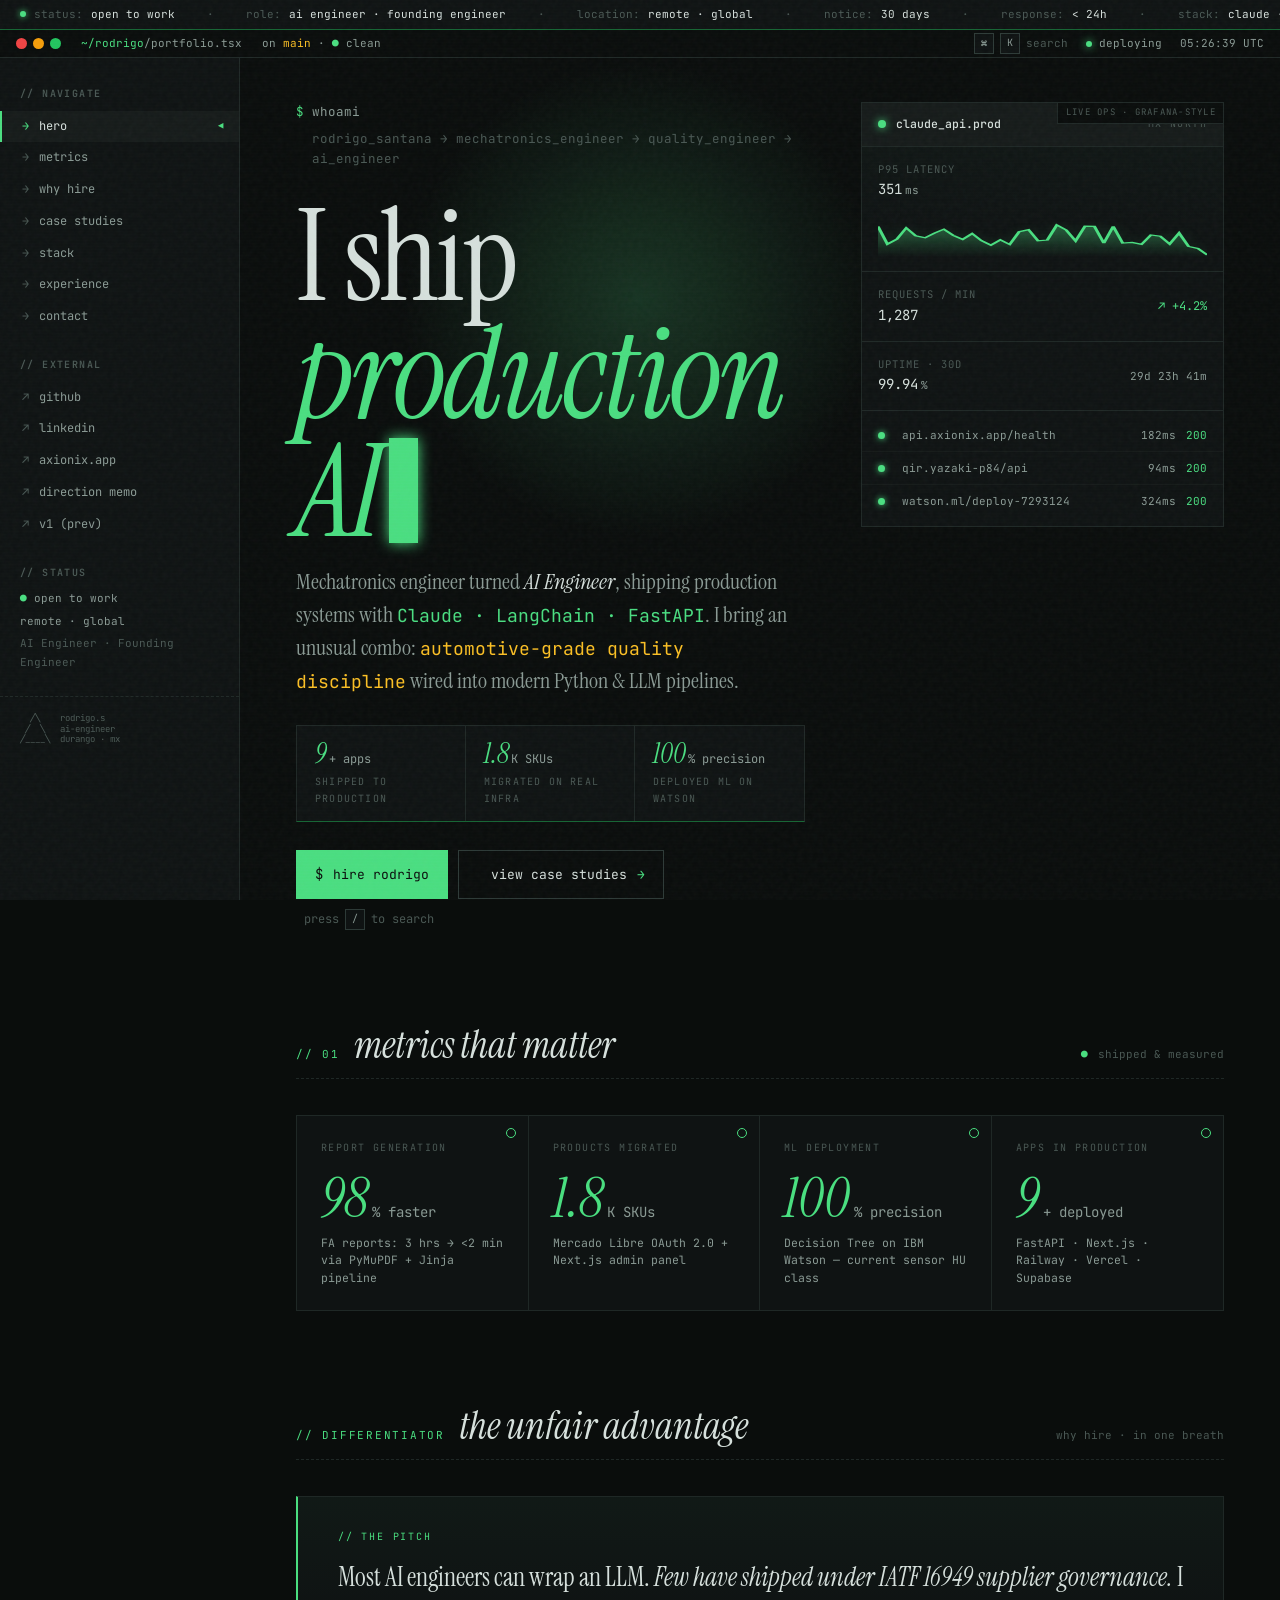
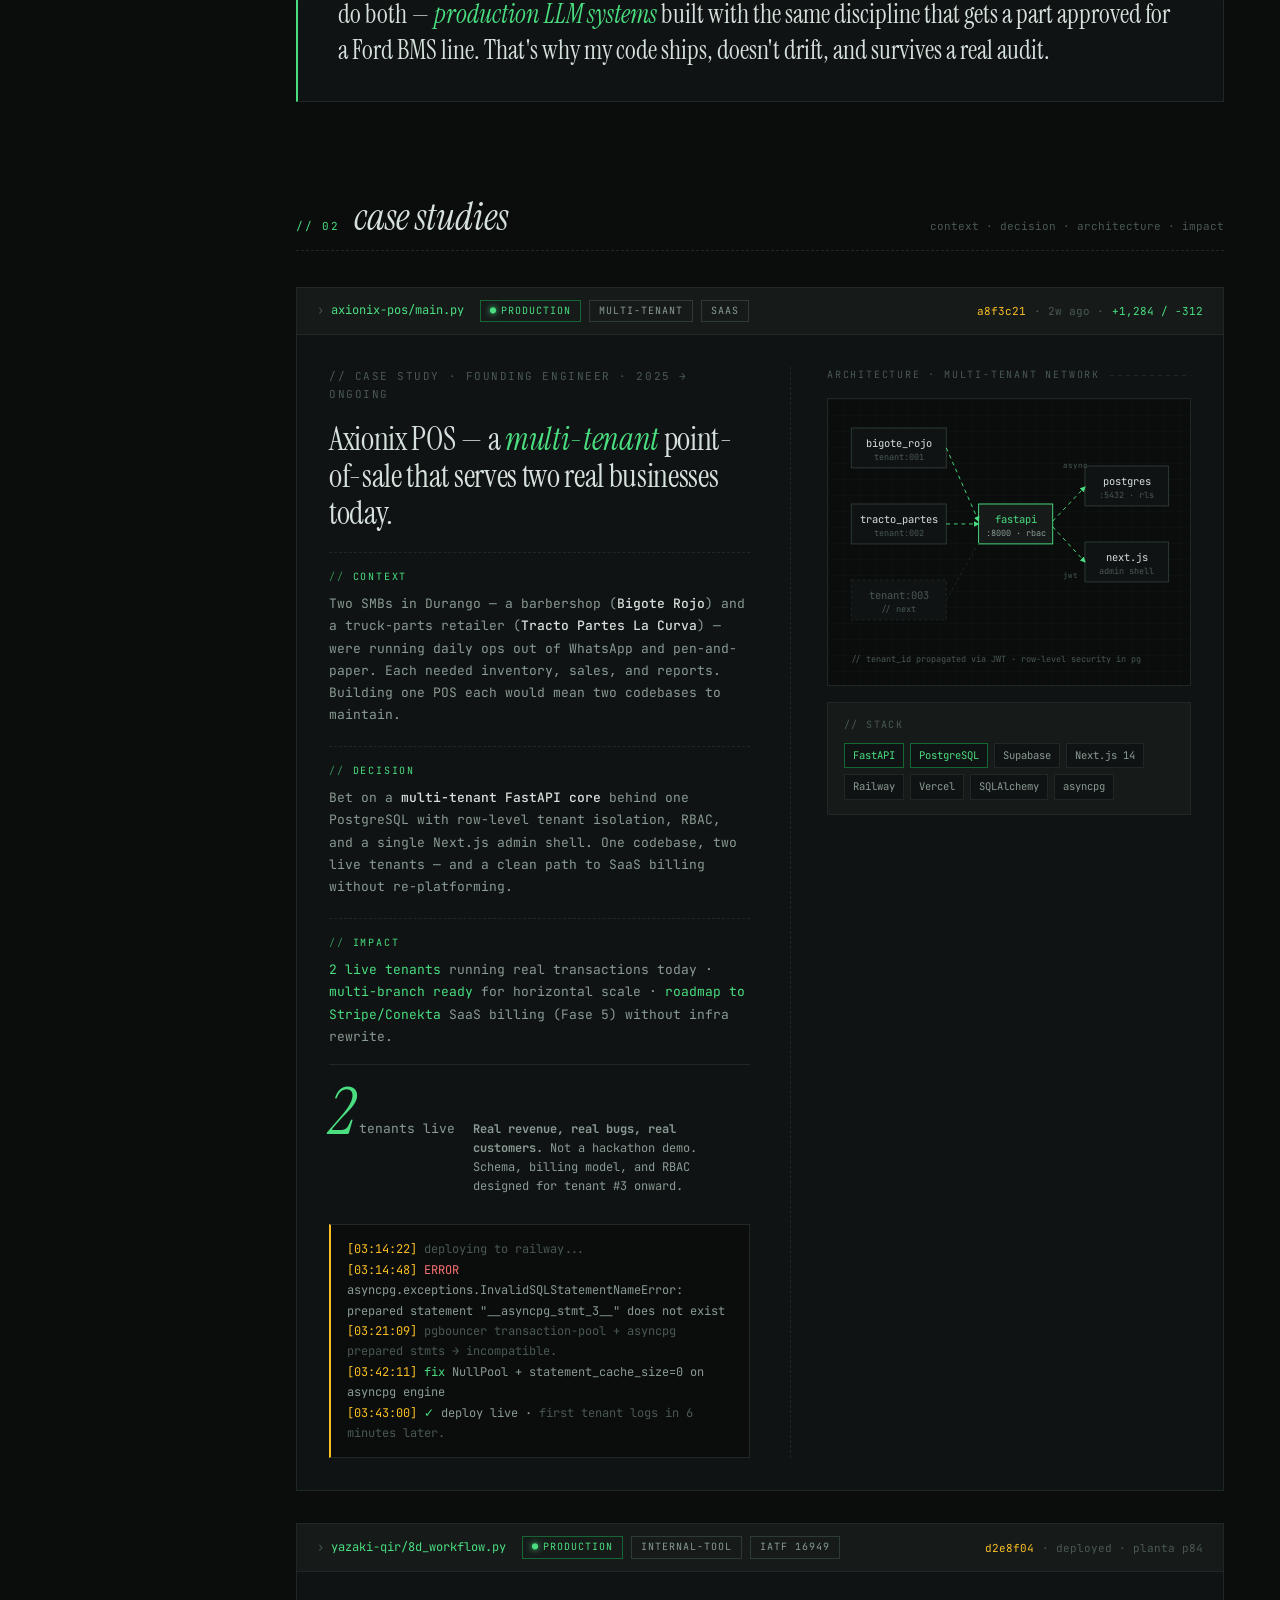
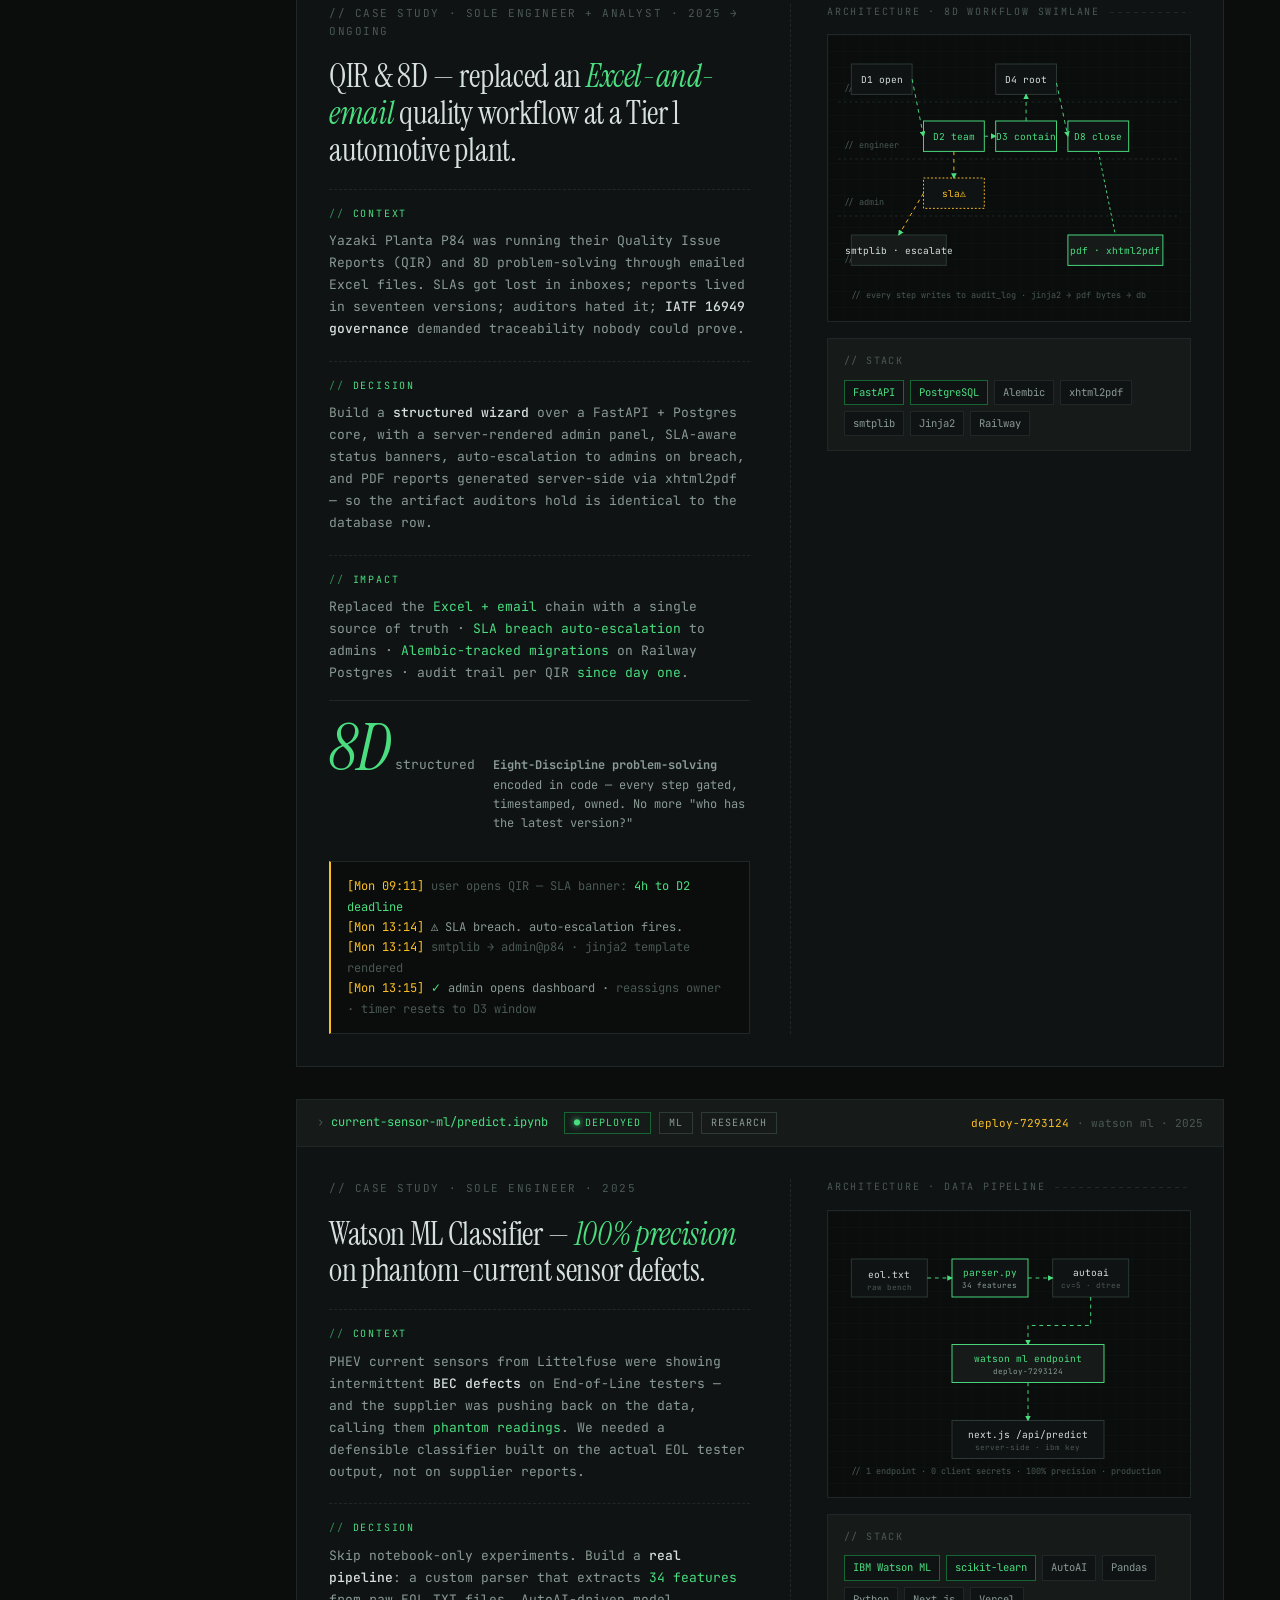
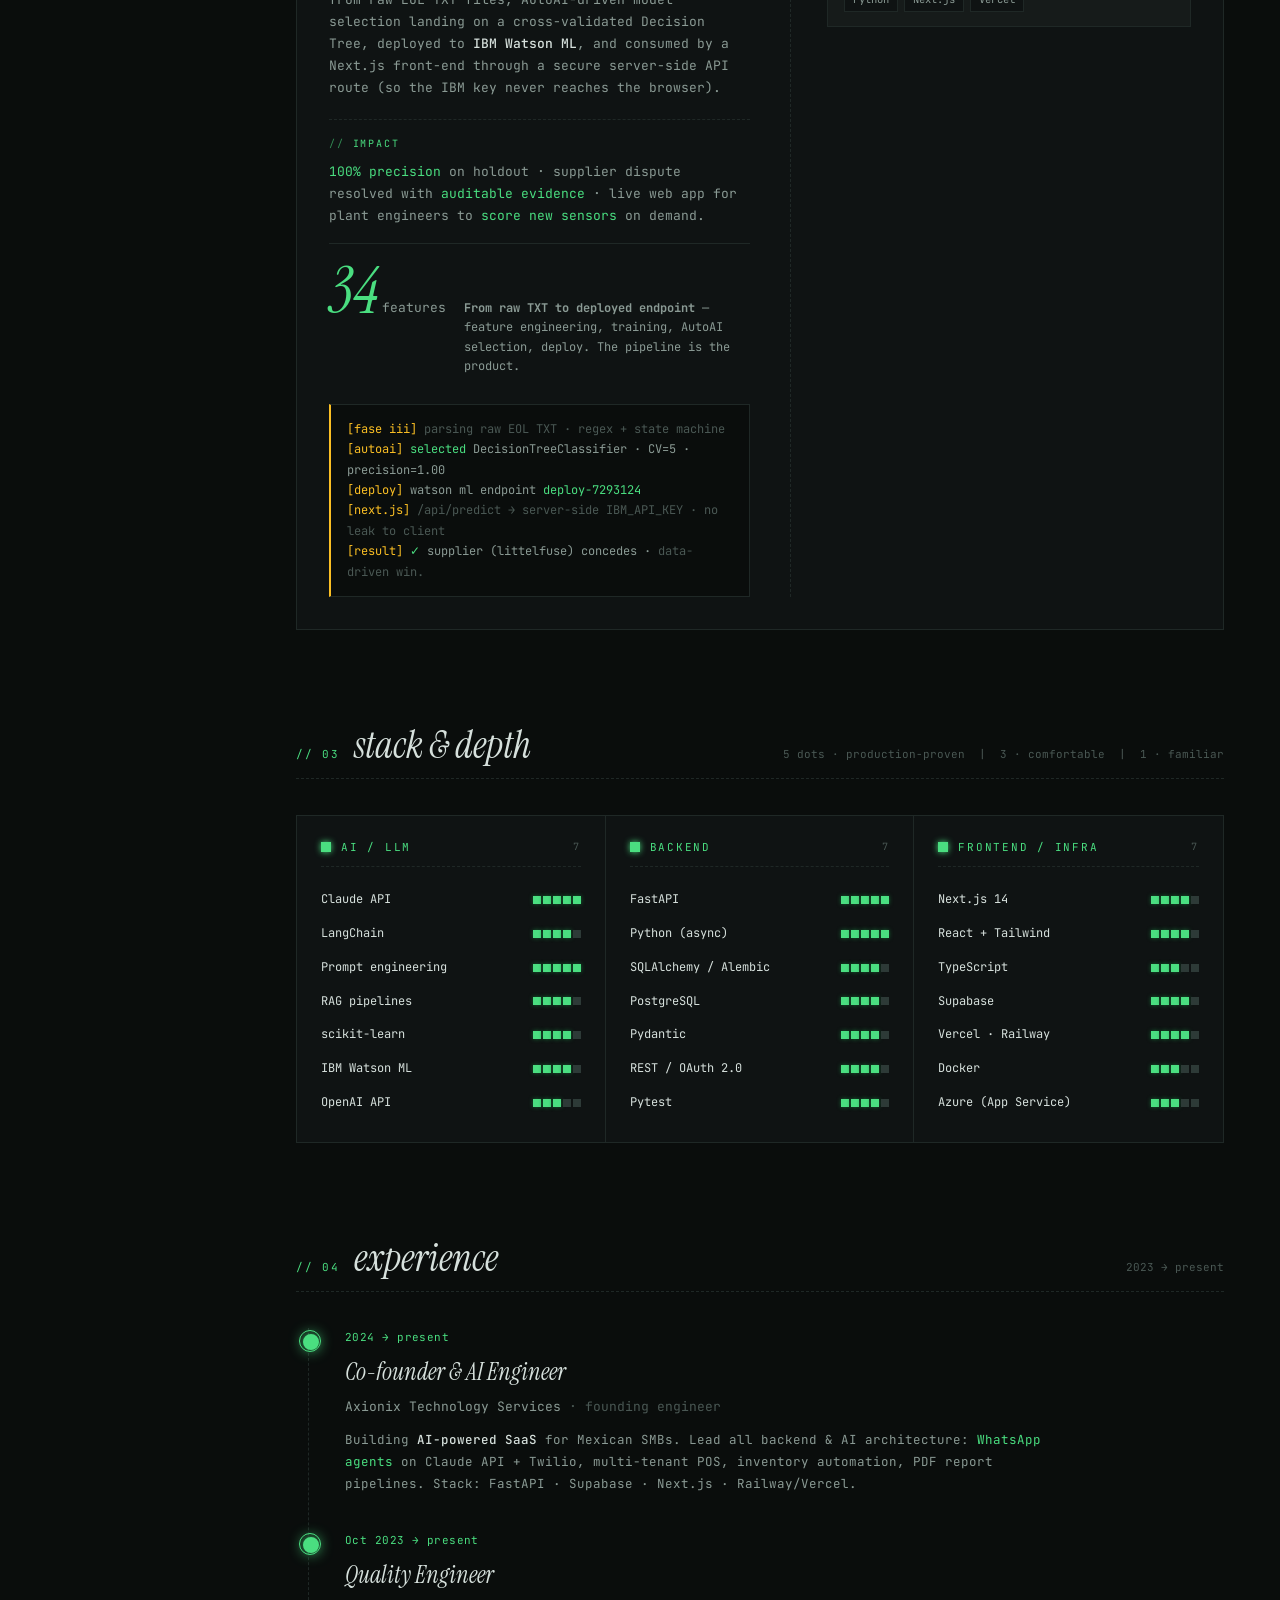
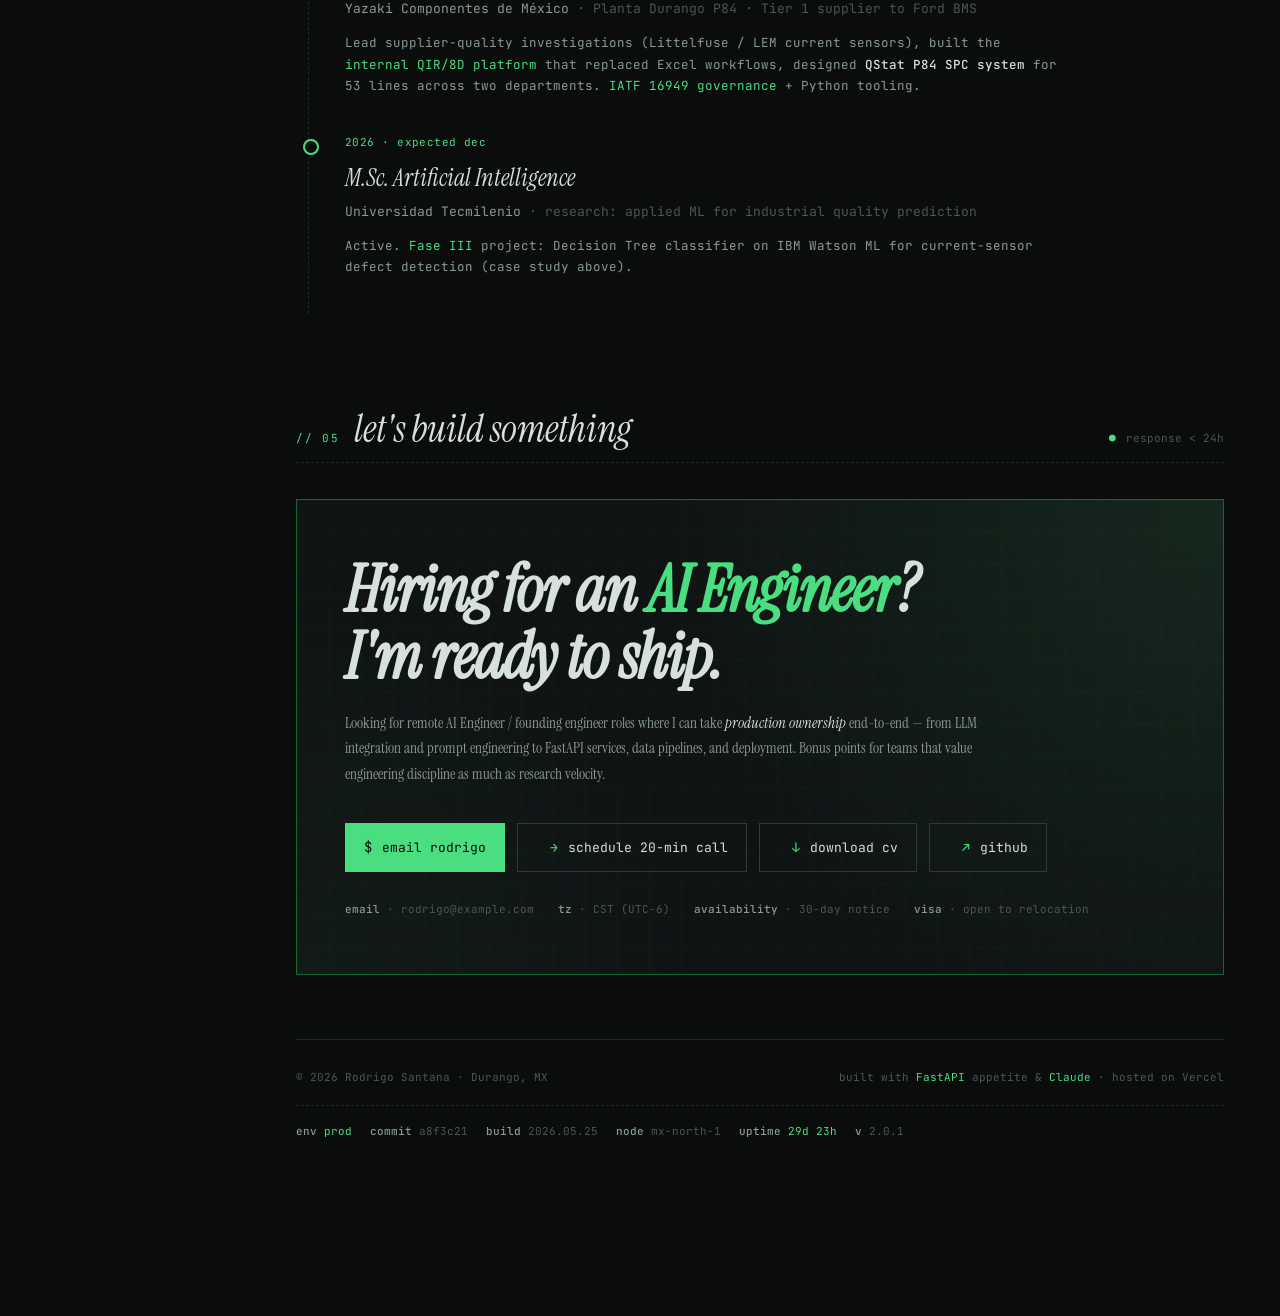
==== index.html @ d2e9cd06 "Add files via upload" ====
<!DOCTYPE html>
<html lang="en">
<head>
<meta charset="UTF-8" />
<meta name="viewport" content="width=device-width, initial-scale=1.0" />
<title>Rodrigo Santana — AI Engineer · v2</title>
<meta name="description" content="AI Engineer shipping production systems with Claude API, LangChain, FastAPI. Automotive-grade quality discipline wired into modern Python & LLM pipelines." />
<link rel="preconnect" href="https://fonts.googleapis.com" />
<link rel="preconnect" href="https://fonts.gstatic.com" crossorigin />
<link href="https://fonts.googleapis.com/css2?family=JetBrains+Mono:ital,wght@0,300;0,400;0,500;0,600;0,700;0,800;1,400&family=Instrument+Serif:ital@0;1&display=swap" rel="stylesheet" />

<style>
  /* ============ TOKENS ============ */
  :root {
    --bg: #0a0d0c;
    --bg-1: #0f1313;
    --bg-2: #161b1a;
    --bg-3: #1c2422;
    --line: #1f2826;
    --line-bright: #2d3a37;
    --line-hot: #3a4d48;
    --ink: #d6e0dc;
    --ink-dim: #8a9a94;
    --ink-faint: #4a5854;
    --phosphor: #4ade80;
    --phosphor-dim: #166534;
    --phosphor-glow: rgba(74,222,128,0.18);
    --amber: #fbbf24;
    --red: #f87171;
    --cyan: #67e8f9;
    --magenta: #f0abfc;

    --mono: 'JetBrains Mono', ui-monospace, 'SF Mono', Menlo, monospace;
    --serif: 'Instrument Serif', 'Times New Roman', serif;

    --sb-w: 240px;
    --status-h: 28px;
    --strip-h: 30px;
  }

  * { box-sizing: border-box; margin: 0; padding: 0; }
  html { scroll-behavior: smooth; }
  body {
    background: var(--bg);
    color: var(--ink);
    font-family: var(--mono);
    font-size: 14px;
    line-height: 1.65;
    -webkit-font-smoothing: antialiased;
    overflow-x: hidden;
    position: relative;
  }
  a { color: inherit; text-decoration: none; }
  button { font: inherit; color: inherit; background: none; border: none; cursor: pointer; }

  /* CRT scanlines + grain (toggleable via class) */
  body::before {
    content: '';
    position: fixed; inset: 0; pointer-events: none;
    background: repeating-linear-gradient(to bottom,
      rgba(255,255,255,.014) 0, rgba(255,255,255,.014) 1px,
      transparent 1px, transparent 3px);
    z-index: 1200;
    mix-blend-mode: overlay;
    transition: opacity .3s;
  }
  body::after {
    content: '';
    position: fixed; inset: 0; pointer-events: none;
    opacity: .035;
    z-index: 1199;
    background-image: url("data:image/svg+xml,%3Csvg viewBox='0 0 200 200' xmlns='http://www.w3.org/2000/svg'%3E%3Cfilter id='n'%3E%3CfeTurbulence type='fractalNoise' baseFrequency='0.9' numOctaves='3'/%3E%3C/filter%3E%3Crect width='100%25' height='100%25' filter='url(%23n)'/%3E%3C/svg%3E");
  }
  body.no-crt::before, body.no-crt::after { opacity: 0; }

  ::selection { background: var(--phosphor); color: var(--bg); }

  /* ============ AMBIENT CURSOR GLOW ============ */
  #ambient {
    position: fixed; left: 0; top: 0;
    width: 560px; height: 560px;
    margin-left: -280px; margin-top: -280px;
    background: radial-gradient(circle, var(--phosphor-glow) 0%, transparent 60%);
    pointer-events: none;
    z-index: 1;
    mix-blend-mode: screen;
    transition: opacity .4s;
    will-change: transform;
    transform: translate3d(50vw, 30vh, 0);
  }
  @media (max-width: 900px), (hover: none) { #ambient { display: none; } }

  /* ============ HIREABILITY STRIP ============ */
  .hire-strip {
    position: fixed; top: 0; left: 0; right: 0;
    height: var(--strip-h);
    background: var(--bg-1);
    border-bottom: 1px solid var(--phosphor-dim);
    display: flex; align-items: center;
    padding: 0 20px;
    font-size: 11px;
    color: var(--ink-dim);
    z-index: 110;
    overflow: hidden;
  }
  .hire-strip .marquee {
    display: flex; gap: 32px; white-space: nowrap;
    animation: scroll 38s linear infinite;
  }
  @keyframes scroll { to { transform: translateX(-50%); } }
  .hire-strip .item { display: flex; align-items: center; gap: 8px; }
  .hire-strip .item .dot {
    width: 6px; height: 6px; border-radius: 50%;
    background: var(--phosphor); box-shadow: 0 0 6px var(--phosphor);
    animation: pulse 2s infinite;
  }
  .hire-strip .item .k { color: var(--ink-faint); }
  .hire-strip .item .v { color: var(--ink); }
  .hire-strip .sep { color: var(--ink-faint); }
  @keyframes pulse { 0%,100% { opacity: 1; } 50% { opacity: .35; } }

  /* ============ STATUS BAR ============ */
  .status-bar {
    position: fixed;
    top: var(--strip-h); left: 0; right: 0;
    height: var(--status-h);
    background: var(--bg);
    border-bottom: 1px solid var(--line);
    display: flex; align-items: center;
    padding: 0 16px;
    font-size: 11px;
    color: var(--ink-dim);
    z-index: 100;
    gap: 20px;
  }
  .status-bar .dots { display: flex; gap: 6px; }
  .status-bar .dot {
    width: 11px; height: 11px; border-radius: 50%;
    background: var(--line-bright);
  }
  .status-bar .dot.red    { background: #ef4444; }
  .status-bar .dot.amber  { background: #f59e0b; }
  .status-bar .dot.green  { background: #22c55e; }
  .status-bar .path { color: var(--phosphor); }
  .status-bar .branch { color: var(--ink-dim); }
  .status-bar .branch .b { color: var(--amber); }
  .status-bar .right { margin-left: auto; display: flex; gap: 18px; align-items: center; }
  .status-bar .kbd-hint { display: flex; align-items: center; gap: 6px; color: var(--ink-faint); cursor: pointer; transition: color .2s; }
  .status-bar .kbd-hint:hover { color: var(--phosphor); }
  .kbd {
    display: inline-block;
    border: 1px solid var(--line-bright);
    padding: 1px 6px;
    font-size: 10px;
    color: var(--ink-dim);
    background: var(--bg-1);
    min-width: 18px; text-align: center;
  }
  .status-bar .indicator {
    display: inline-block;
    width: 6px; height: 6px;
    background: var(--phosphor); border-radius: 50%;
    box-shadow: 0 0 8px var(--phosphor);
    animation: pulse 2s infinite;
  }

  /* ============ LAYOUT ============ */
  .layout {
    display: grid;
    grid-template-columns: var(--sb-w) 1fr;
    min-height: 100vh;
    padding-top: calc(var(--strip-h) + var(--status-h));
    position: relative; z-index: 2;
  }

  /* ============ SIDEBAR ============ */
  .sidebar {
    border-right: 1px solid var(--line);
    background: var(--bg-1);
    padding: 28px 0 24px;
    position: sticky;
    top: calc(var(--strip-h) + var(--status-h));
    height: calc(100vh - var(--strip-h) - var(--status-h));
    overflow-y: auto;
    font-size: 12px;
  }
  .sidebar-section { margin-bottom: 24px; }
  .sidebar-header {
    padding: 0 20px 8px;
    color: var(--ink-faint);
    text-transform: uppercase;
    letter-spacing: 0.14em;
    font-size: 10px;
    font-weight: 600;
  }
  .sidebar a {
    display: flex; align-items: center; gap: 10px;
    padding: 6px 20px;
    color: var(--ink-dim);
    transition: all .15s;
    border-left: 2px solid transparent;
    position: relative;
  }
  .sidebar a:hover {
    color: var(--phosphor);
    background: var(--bg-2);
    border-left-color: var(--phosphor);
  }
  .sidebar a.active {
    color: var(--ink);
    background: var(--bg-2);
    border-left-color: var(--phosphor);
  }
  .sidebar a.active::after {
    content: '◀';
    position: absolute; right: 16px;
    color: var(--phosphor); font-size: 9px;
  }
  .sidebar a .prompt { color: var(--ink-faint); }
  .sidebar a:hover .prompt, .sidebar a.active .prompt { color: var(--phosphor); }
  .sidebar .status-block {
    padding: 0 20px; color: var(--ink-dim); font-size: 11px; line-height: 1.7;
  }

  /* Mini ASCII signature */
  .sb-sig {
    padding: 16px 20px 8px;
    color: var(--ink-faint);
    font-size: 9px; line-height: 1.2; white-space: pre;
    border-top: 1px dashed var(--line); margin-top: 12px;
  }

  /* ============ MAIN ============ */
  main {
    padding: 36px 56px 80px;
    max-width: 1280px;
    position: relative;
  }
  section { margin-bottom: 96px; scroll-margin-top: 80px; }

  .section-header {
    display: flex; align-items: baseline; gap: 14px;
    margin-bottom: 36px; padding-bottom: 14px;
    border-bottom: 1px dashed var(--line);
  }
  .section-tag {
    color: var(--phosphor);
    font-size: 11px; text-transform: uppercase; letter-spacing: 0.16em;
  }
  .section-title {
    font-family: var(--serif);
    font-size: 38px; font-weight: 400; font-style: italic;
    color: var(--ink); line-height: 1;
  }
  .section-meta {
    margin-left: auto;
    color: var(--ink-faint);
    font-size: 11px;
    display: flex; align-items: center; gap: 10px;
  }
  .section-meta .ok { color: var(--phosphor); }

  /* ============ HERO ============ */
  .hero {
    padding-top: 8px;
    margin-bottom: 96px;
    display: grid;
    grid-template-columns: minmax(0, 1.4fr) minmax(280px, 1fr);
    gap: 56px;
    align-items: start;
  }
  .hero-left { min-width: 0; }
  .hero-bootline {
    color: var(--ink-dim);
    font-size: 12.5px;
    margin-bottom: 6px;
  }
  .hero-bootline .prompt { color: var(--phosphor); }
  .hero-bootline .out { color: var(--ink-faint); display: block; padding-left: 16px; }

  h1.hero-h1 {
    font-family: var(--serif);
    font-size: clamp(64px, 10vw, 132px);
    font-weight: 400;
    line-height: 0.92;
    letter-spacing: -0.025em;
    margin: 28px 0 14px;
    color: var(--ink);
    position: relative;
  }
  h1.hero-h1 .l2 { display: block; font-style: italic; color: var(--phosphor); position: relative; }
  h1.hero-h1 .cursor {
    display: inline-block;
    width: 0.5ch; height: 0.82em;
    background: var(--phosphor);
    vertical-align: -0.06em;
    margin-left: 10px;
    animation: blink 1.05s steps(2) infinite;
    box-shadow: 0 0 14px var(--phosphor);
  }
  @keyframes blink { 50% { opacity: 0; } }

  .hero-lede {
    font-family: var(--serif);
    font-size: 22px;
    line-height: 1.5;
    color: var(--ink-dim);
    max-width: 620px;
    margin: 12px 0 28px;
  }
  .hero-lede em { color: var(--ink); font-style: italic; }
  .hero-lede .hl { color: var(--phosphor); font-style: normal; font-family: var(--mono); font-size: 18px; }
  .hero-lede .hl-amber { color: var(--amber); font-style: normal; font-family: var(--mono); font-size: 18px; }

  /* Proof bar */
  .proof-bar {
    display: grid;
    grid-template-columns: repeat(3, 1fr);
    border: 1px solid var(--line);
    border-bottom: 1px solid var(--phosphor-dim);
    background: var(--bg-1);
    margin: 24px 0 28px;
  }
  .proof-bar a {
    padding: 14px 18px;
    border-right: 1px solid var(--line);
    transition: all .15s;
    display: block;
  }
  .proof-bar a:last-child { border-right: none; }
  .proof-bar a:hover { background: var(--bg-2); }
  .proof-bar .num {
    font-family: var(--serif); font-size: 28px; line-height: 1;
    color: var(--phosphor); font-style: italic;
  }
  .proof-bar .num .unit { font-family: var(--mono); font-size: 12px; color: var(--ink-dim); margin-left: 2px; font-style: normal; }
  .proof-bar .lbl { font-size: 10px; color: var(--ink-faint); text-transform: uppercase; letter-spacing: .12em; margin-top: 6px; }
  .proof-bar a:hover .lbl { color: var(--ink-dim); }

  /* CTA cluster */
  .cta-row {
    display: flex; flex-wrap: wrap; align-items: center; gap: 10px;
    margin-top: 4px;
  }
  .cta {
    display: inline-flex; align-items: center; gap: 10px;
    padding: 12px 18px;
    border: 1px solid var(--line-bright);
    color: var(--ink);
    font-size: 13px;
    transition: all .18s;
    position: relative;
  }
  .cta::before {
    content: '▍'; color: transparent;
    transition: color .15s, transform .15s;
    font-size: 14px; margin-right: -4px;
  }
  .cta:hover::before { color: var(--phosphor); }
  .cta:hover { border-color: var(--phosphor-dim); color: var(--phosphor); background: rgba(74,222,128,.04); }
  .cta.primary {
    border-color: var(--phosphor);
    background: var(--phosphor);
    color: var(--bg);
  }
  .cta.primary::before { content: '$'; color: var(--bg); margin-right: 0; }
  .cta.primary:hover { background: #5beb8d; color: var(--bg); border-color: #5beb8d; transform: translateY(-1px); }
  .cta .arrow { color: var(--phosphor); }
  .cta.primary .arrow { color: var(--bg); }
  .cta-hint { color: var(--ink-faint); font-size: 12px; padding-left: 8px; display: flex; gap: 6px; align-items: center; }

  /* ============ LIVE OPS WIDGET (hero-right) ============ */
  .ops {
    border: 1px solid var(--line);
    background:
      linear-gradient(180deg, rgba(74,222,128,.025), transparent 30%),
      var(--bg-1);
    font-size: 11.5px;
    position: relative;
    overflow: hidden;
  }
  .ops::before {
    content: 'live ops · grafana-style';
    position: absolute; top: -1px; right: -1px;
    padding: 3px 8px;
    background: var(--bg);
    border-left: 1px solid var(--line);
    border-bottom: 1px solid var(--line);
    color: var(--ink-faint);
    font-size: 9px; text-transform: uppercase; letter-spacing: .14em;
  }
  .ops-head {
    display: flex; align-items: center; gap: 10px;
    padding: 12px 16px;
    border-bottom: 1px solid var(--line);
    background: var(--bg-2);
  }
  .ops-head .title { color: var(--ink); font-weight: 500; }
  .ops-head .region { color: var(--ink-faint); margin-left: auto; font-size: 10px; text-transform: uppercase; letter-spacing: .14em; }
  .ops-head .led { width: 8px; height: 8px; background: var(--phosphor); border-radius: 50%; box-shadow: 0 0 8px var(--phosphor); animation: pulse 1.6s infinite; }

  .ops-metric {
    display: grid; grid-template-columns: 1fr auto;
    padding: 14px 16px;
    border-bottom: 1px solid var(--line);
    align-items: center;
    gap: 14px;
  }
  .ops-metric .k { color: var(--ink-faint); font-size: 10.5px; text-transform: uppercase; letter-spacing: .1em; }
  .ops-metric .v { color: var(--ink); font-size: 14px; font-family: var(--mono); }
  .ops-metric .v .unit { color: var(--ink-dim); font-size: 11px; margin-left: 3px; }

  .spark {
    grid-column: 1 / -1;
    height: 36px;
    margin-top: 6px;
    width: 100%;
  }
  .spark path.line { fill: none; stroke: var(--phosphor); stroke-width: 1.2; filter: drop-shadow(0 0 3px var(--phosphor-glow));}
  .spark path.area { fill: url(#sparkGrad); }

  .ops-pings { padding: 8px 0; }
  .ops-ping {
    display: grid; grid-template-columns: 14px 1fr auto auto; align-items: center;
    padding: 7px 16px;
    font-size: 11.5px; gap: 10px;
    border-bottom: 1px solid var(--bg-2);
  }
  .ops-ping:last-child { border-bottom: none; }
  .ops-ping .pulse {
    width: 7px; height: 7px; border-radius: 50%;
    background: var(--phosphor); box-shadow: 0 0 6px var(--phosphor);
    animation: pulse 2.4s infinite;
  }
  .ops-ping.pinging .pulse { animation: ping 0.6s ease-out; }
  @keyframes ping {
    0% { transform: scale(1); box-shadow: 0 0 0 0 var(--phosphor); }
    100% { transform: scale(1); box-shadow: 0 0 0 8px transparent; }
  }
  .ops-ping .url { color: var(--ink-dim); font-size: 11px; overflow: hidden; text-overflow: ellipsis; white-space: nowrap; }
  .ops-ping .ms { color: var(--ink-dim); font-size: 11px; }
  .ops-ping .code { color: var(--phosphor); font-size: 11px; }

  /* ============ STATS ============ */
  .stats-grid {
    display: grid;
    grid-template-columns: repeat(4, 1fr);
    border: 1px solid var(--line);
    background: var(--bg-1);
  }
  .stat-card {
    padding: 24px;
    border-right: 1px solid var(--line);
    position: relative;
    overflow: hidden;
    transition: background .25s;
  }
  .stat-card:last-child { border-right: none; }
  .stat-card:hover { background: var(--bg-2); }
  .stat-card .spark-bg {
    position: absolute; left: 0; right: 0; bottom: 0; height: 60%;
    opacity: 0; transition: opacity .25s;
    pointer-events: none;
  }
  .stat-card:hover .spark-bg { opacity: 1; }
  .stat-card .spark-bg path.line { fill: none; stroke: var(--phosphor); stroke-width: 1; filter: drop-shadow(0 0 4px var(--phosphor-glow)); }
  .stat-card .spark-bg path.area { fill: rgba(74,222,128,.06); }

  .stat-card::after {
    content: ''; position: absolute; top: 12px; right: 12px;
    width: 8px; height: 8px; border: 1px solid var(--phosphor); border-radius: 50%;
  }
  .stat-label {
    font-size: 10px; color: var(--ink-faint);
    text-transform: uppercase; letter-spacing: .14em;
    margin-bottom: 14px;
  }
  .stat-value {
    font-family: var(--serif);
    font-size: 56px; line-height: 1;
    color: var(--phosphor); font-weight: 400; font-style: italic;
    margin-bottom: 8px; position: relative;
  }
  .stat-value .unit {
    font-family: var(--mono); font-size: 14px; font-style: normal;
    color: var(--ink-dim); margin-left: 4px;
  }
  .stat-desc {
    font-size: 11.5px; color: var(--ink-dim); line-height: 1.5;
    position: relative;
  }

  /* ============ DIFFERENTIATOR ============ */
  .diff-block {
    border: 1px solid var(--line);
    border-left: 2px solid var(--phosphor);
    padding: 32px 40px;
    background: linear-gradient(180deg, rgba(74,222,128,.03), transparent 60%), var(--bg-1);
    position: relative;
  }
  .diff-block .meta {
    font-size: 10px; color: var(--phosphor); text-transform: uppercase; letter-spacing: .18em;
    margin-bottom: 14px;
  }
  .diff-block p {
    font-family: var(--serif); font-size: 26px; line-height: 1.4;
    color: var(--ink); max-width: 920px;
  }
  .diff-block p em { font-style: italic; color: var(--phosphor); }
  .diff-block p strong { color: var(--ink); font-weight: 500; font-style: italic; }

  /* ============ PROJECTS / CASE STUDIES ============ */
  .project {
    border: 1px solid var(--line);
    margin-bottom: 32px;
    background: var(--bg-1);
    transition: border-color .25s;
  }
  .project:hover { border-color: var(--line-hot); }
  .project-header {
    display: flex; align-items: center;
    padding: 12px 20px;
    background: var(--bg-2);
    border-bottom: 1px solid var(--line);
    font-size: 12px;
    gap: 8px; flex-wrap: wrap;
  }
  .project-header .filename {
    color: var(--phosphor); margin-right: 8px;
    position: relative;
  }
  .project-header .filename::before { content: '› '; color: var(--ink-faint); }
  .project:hover .project-header .filename .alt {
    color: var(--cyan);
  }
  .project-header .badge {
    padding: 2px 9px; border: 1px solid var(--line-bright);
    color: var(--ink-dim);
    font-size: 10px; text-transform: uppercase; letter-spacing: .1em;
  }
  .project-header .badge.prod { color: var(--phosphor); border-color: var(--phosphor-dim); }
  .project-header .badge.prod::before {
    content: '●'; color: var(--phosphor); margin-right: 4px;
    text-shadow: 0 0 6px var(--phosphor);
  }
  .project-header .status {
    margin-left: auto; color: var(--ink-faint); font-size: 11px;
    display: flex; align-items: center; gap: 8px;
  }
  .project-header .status .sha { color: var(--amber); }

  .project-body {
    padding: 32px;
    display: grid;
    grid-template-columns: minmax(0, 1.05fr) minmax(0, 1fr);
    gap: 40px;
  }
  .project-title {
    font-family: var(--serif);
    font-size: 32px;
    font-weight: 400;
    color: var(--ink);
    margin-bottom: 6px;
    line-height: 1.15;
    letter-spacing: -.01em;
  }
  .project-title .accent { color: var(--phosphor); font-style: italic; }
  .project-kicker {
    font-size: 11px; color: var(--ink-faint);
    text-transform: uppercase; letter-spacing: .14em;
    margin-bottom: 18px;
  }

  .beat {
    margin-top: 20px;
    padding-top: 16px;
    border-top: 1px dashed var(--line);
  }
  .beat .label {
    color: var(--phosphor);
    font-size: 10px; text-transform: uppercase; letter-spacing: .18em;
    margin-bottom: 8px;
    display: flex; align-items: center; gap: 8px;
  }
  .beat .label::before { content: '//'; opacity: .6; }
  .beat p { color: var(--ink-dim); font-size: 13px; line-height: 1.7; }
  .beat p em { color: var(--phosphor); font-style: normal; }
  .beat p strong { color: var(--ink); font-weight: 500; }

  /* Hero metric inside case study */
  .case-metric {
    display: grid; grid-template-columns: auto 1fr; gap: 18px;
    align-items: baseline;
    padding: 18px 0 8px;
    margin-top: 16px;
    border-top: 1px solid var(--line);
  }
  .case-metric .big {
    font-family: var(--serif);
    font-size: 64px; line-height: .9;
    color: var(--phosphor); font-style: italic;
  }
  .case-metric .big .unit {
    font-family: var(--mono); font-size: 13px; color: var(--ink-dim); margin-left: 4px; font-style: normal;
  }
  .case-metric .body {
    font-size: 12px; color: var(--ink-dim); line-height: 1.6;
    max-width: 320px;
  }

  /* War-story log block */
  .warlog {
    margin-top: 20px;
    padding: 14px 16px;
    background: var(--bg);
    border: 1px solid var(--line);
    border-left: 2px solid var(--amber);
    font-size: 12px;
    color: var(--ink-dim);
    line-height: 1.7;
  }
  .warlog .ts { color: var(--amber); }
  .warlog .hl { color: var(--phosphor); }
  .warlog .err { color: var(--red); }
  .warlog .ok { color: var(--phosphor); }
  .warlog .dim { color: var(--ink-faint); }

  /* Architecture diagram pane */
  .arch-pane {
    border-left: 1px dashed var(--line);
    padding-left: 36px;
    display: flex; flex-direction: column;
    min-width: 0;
  }
  .arch-pane .arch-label {
    font-size: 10px; color: var(--ink-faint);
    text-transform: uppercase; letter-spacing: .18em;
    margin-bottom: 14px;
    display: flex; align-items: center; gap: 10px;
  }
  .arch-pane .arch-label::after {
    content: ''; flex: 1; height: 1px;
    background: repeating-linear-gradient(to right, var(--line) 0 4px, transparent 4px 8px);
  }
  .arch-svg-wrap {
    border: 1px solid var(--line);
    background:
      linear-gradient(rgba(74,222,128,.02) 1px, transparent 1px),
      linear-gradient(90deg, rgba(74,222,128,.02) 1px, transparent 1px),
      var(--bg);
    background-size: 16px 16px;
    padding: 10px;
    overflow: auto;
    position: relative;
  }
  .arch-svg-wrap svg { display: block; width: 100%; height: auto; min-width: 340px; }

  /* Architecture node hover */
  .arch-svg-wrap [data-tip]:hover .node-box { stroke: var(--phosphor); }
  .arch-svg-wrap [data-tip]:hover .node-label { fill: var(--phosphor); }

  .arch-stack {
    margin-top: 16px;
    border: 1px solid var(--line);
    background: var(--bg-2);
    padding: 14px 16px;
  }
  .arch-stack .lbl {
    font-size: 10px; color: var(--ink-faint); letter-spacing: .14em; text-transform: uppercase;
    margin-bottom: 10px;
  }
  .ps-tags { display: flex; flex-wrap: wrap; gap: 6px; }
  .ps-tag {
    font-size: 10.5px;
    padding: 3px 8px;
    background: var(--bg-1);
    color: var(--ink-dim);
    border: 1px solid var(--line);
    transition: all .12s;
  }
  .ps-tag.hl { color: var(--phosphor); border-color: var(--phosphor-dim); }
  .ps-tag:hover { color: var(--ink); border-color: var(--line-hot); }

  /* SVG flow dots */
  @keyframes dash-flow { to { stroke-dashoffset: -24; } }
  .flow-path { stroke-dasharray: 4 4; animation: dash-flow 1.8s linear infinite; }
  @keyframes draw-line { to { stroke-dashoffset: 0; } }

  /* ============ SKILLS ============ */
  .skills-matrix {
    display: grid;
    grid-template-columns: repeat(3, 1fr);
    border: 1px solid var(--line);
    background: var(--bg-1);
  }
  .skill-col {
    padding: 22px 24px;
    border-right: 1px solid var(--line);
    transition: background .2s;
  }
  .skill-col:last-child { border-right: none; }
  .skill-col:hover { background: var(--bg-2); }
  .skill-col-header {
    color: var(--phosphor);
    font-size: 11px; text-transform: uppercase; letter-spacing: .16em;
    margin-bottom: 16px; padding-bottom: 10px;
    border-bottom: 1px dashed var(--line);
    display: flex; align-items: center; gap: 10px;
  }
  .skill-col-header .ic {
    width: 10px; height: 10px; background: var(--phosphor);
    box-shadow: 0 0 6px var(--phosphor);
  }
  .skill-col-header .count { margin-left: auto; color: var(--ink-faint); font-size: 10px; }

  .skill-row {
    display: grid; grid-template-columns: 1fr auto;
    align-items: center;
    padding: 7px 0;
    font-size: 12px;
    color: var(--ink-dim);
    gap: 12px;
    transition: color .15s;
  }
  .skill-row:hover { color: var(--ink); }
  .skill-row:hover .name { color: var(--phosphor); }
  .skill-row .name { color: var(--ink); transition: color .15s; }
  .skill-bar { display: flex; gap: 2px; }
  .skill-bar .dot { width: 8px; height: 8px; background: var(--line-bright); transition: all .15s; }
  .skill-bar .dot.filled { background: var(--phosphor); box-shadow: 0 0 4px var(--phosphor-dim); }
  .skill-row:hover .skill-bar .dot.filled { box-shadow: 0 0 8px var(--phosphor); }

  /* ============ EXPERIENCE ============ */
  .timeline {
    border-left: 1px dashed var(--line);
    padding-left: 36px;
    margin-left: 12px;
  }
  .tl-item { position: relative; padding-bottom: 36px; }
  .tl-item::before {
    content: ''; position: absolute;
    left: -42px; top: 6px;
    width: 12px; height: 12px;
    background: var(--bg); border: 2px solid var(--phosphor);
    border-radius: 50%;
  }
  .tl-item.current::before {
    background: var(--phosphor); box-shadow: 0 0 14px var(--phosphor);
  }
  .tl-item.current::after {
    content: ''; position: absolute;
    left: -46px; top: 2px;
    width: 20px; height: 20px;
    border: 1px solid var(--phosphor);
    border-radius: 50%;
    animation: ring-pulse 2.4s infinite;
  }
  @keyframes ring-pulse {
    0% { transform: scale(0.6); opacity: 1; }
    100% { transform: scale(1.6); opacity: 0; }
  }
  .tl-date { color: var(--phosphor); font-size: 11px; margin-bottom: 6px; letter-spacing: .04em; }
  .tl-title {
    font-family: var(--serif); font-size: 24px;
    color: var(--ink); margin-bottom: 4px; font-style: italic;
  }
  .tl-org { color: var(--ink-dim); font-size: 13px; margin-bottom: 12px; }
  .tl-org .at { color: var(--ink-faint); }
  .tl-desc { color: var(--ink-dim); font-size: 12.5px; line-height: 1.75; max-width: 720px; }
  .tl-desc strong { color: var(--ink); font-weight: 500; }
  .tl-desc em { color: var(--phosphor); font-style: normal; }

  /* ============ CONTACT ============ */
  .contact-block {
    border: 1px solid var(--phosphor-dim);
    padding: 56px 48px;
    background:
      radial-gradient(circle at top right, rgba(74,222,128,.10), transparent 55%),
      radial-gradient(circle at bottom left, rgba(74,222,128,.04), transparent 40%),
      var(--bg-1);
    position: relative;
    overflow: hidden;
  }
  .contact-block::before {
    content: ''; position: absolute; inset: 0;
    background-image:
      linear-gradient(rgba(74,222,128,.03) 1px, transparent 1px),
      linear-gradient(90deg, rgba(74,222,128,.03) 1px, transparent 1px);
    background-size: 32px 32px;
    pointer-events: none;
  }
  .contact-block > * { position: relative; }
  .contact-title {
    font-family: var(--serif);
    font-size: clamp(40px, 6vw, 64px);
    color: var(--ink); margin-bottom: 20px;
    font-style: italic; line-height: 1.05;
    letter-spacing: -0.015em;
  }
  .contact-title .hl { color: var(--phosphor); }
  .contact-desc {
    color: var(--ink-dim);
    font-size: 15px; line-height: 1.7;
    max-width: 640px; margin-bottom: 36px;
    font-family: var(--serif);
  }
  .contact-desc em { color: var(--ink); font-style: italic; }
  .contact-actions { display: flex; flex-wrap: wrap; gap: 12px; align-items: center; }
  .contact-meta {
    margin-top: 28px; display: flex; flex-wrap: wrap; gap: 24px;
    font-size: 11px; color: var(--ink-faint);
  }
  .contact-meta b { color: var(--ink-dim); font-weight: 500; }

  /* ============ FOOTER ============ */
  footer {
    border-top: 1px solid var(--line);
    margin-top: 64px;
    padding: 28px 0 0;
    color: var(--ink-faint); font-size: 11px;
    display: grid; gap: 18px;
  }
  footer .f-row {
    display: flex; justify-content: space-between;
    flex-wrap: wrap; gap: 16px;
  }
  footer .f-build {
    display: flex; gap: 18px; flex-wrap: wrap;
    color: var(--ink-faint);
    border-top: 1px dashed var(--line);
    padding-top: 16px;
  }
  footer .f-build span b { color: var(--ink-dim); font-weight: 500;}
  footer .f-build span .ok { color: var(--phosphor);}
  footer a { color: var(--ink-dim); }
  footer a:hover { color: var(--phosphor); }

  /* ============ BOOT OVERLAY ============ */
  #boot {
    position: fixed; inset: 0;
    z-index: 5000;
    background: var(--bg);
    display: flex; align-items: center; justify-content: center;
    flex-direction: column; gap: 16px;
    font-size: 14px;
    transition: opacity .5s;
  }
  #boot.gone { opacity: 0; pointer-events: none; }
  #boot .boot-inner {
    max-width: 540px; width: 90%;
    border: 1px solid var(--line);
    background: var(--bg-1);
    padding: 24px;
  }
  #boot .boot-head {
    display: flex; align-items: center; gap: 10px;
    color: var(--ink-faint); font-size: 11px;
    padding-bottom: 12px; margin-bottom: 14px;
    border-bottom: 1px dashed var(--line);
    text-transform: uppercase; letter-spacing: .14em;
  }
  #boot .boot-head .led {
    width: 8px; height: 8px; background: var(--phosphor);
    border-radius: 50%; box-shadow: 0 0 8px var(--phosphor);
    animation: pulse 1s infinite;
  }
  #boot .boot-line { color: var(--ink-dim); white-space: pre; min-height: 1.6em; }
  #boot .boot-line .ok { color: var(--phosphor); }
  #boot .boot-line .dim { color: var(--ink-faint); }
  #boot .boot-line .amb { color: var(--amber); }
  #boot .pbar {
    margin-top: 14px;
    height: 4px; background: var(--bg-2);
    overflow: hidden;
  }
  #boot .pbar .fill {
    height: 100%; width: 0;
    background: var(--phosphor);
    transition: width .15s linear;
    box-shadow: 0 0 8px var(--phosphor);
  }

  /* ============ COMMAND PALETTE ============ */
  #palette-bg {
    position: fixed; inset: 0;
    background: rgba(10,13,12,.7);
    backdrop-filter: blur(4px);
    -webkit-backdrop-filter: blur(4px);
    z-index: 2000;
    display: none;
    align-items: flex-start; justify-content: center;
    padding-top: 16vh;
  }
  #palette-bg.open { display: flex; }
  #palette {
    width: min(560px, 92vw);
    background: var(--bg-1);
    border: 1px solid var(--line-hot);
    box-shadow: 0 24px 60px rgba(0,0,0,.5), 0 0 0 1px rgba(74,222,128,.06);
    display: flex; flex-direction: column;
  }
  #palette .pal-input {
    display: flex; align-items: center; gap: 12px;
    padding: 16px 20px;
    border-bottom: 1px solid var(--line);
  }
  #palette .pal-input .prompt { color: var(--phosphor); font-size: 14px; }
  #palette .pal-input input {
    flex: 1; background: none; border: none; outline: none;
    color: var(--ink); font-family: var(--mono); font-size: 14px;
  }
  #palette .pal-input input::placeholder { color: var(--ink-faint); }
  #palette .pal-input .esc { color: var(--ink-faint); font-size: 11px; }
  #palette .pal-list { max-height: 50vh; overflow-y: auto; padding: 6px 0; }
  #palette .pal-row {
    display: grid; grid-template-columns: 24px 1fr auto;
    align-items: center; gap: 10px;
    padding: 10px 20px;
    cursor: pointer; transition: background .1s;
    font-size: 13px; color: var(--ink-dim);
  }
  #palette .pal-row:hover, #palette .pal-row.sel {
    background: var(--bg-2); color: var(--ink);
  }
  #palette .pal-row.sel { border-left: 2px solid var(--phosphor); padding-left: 18px; }
  #palette .pal-row .ic { color: var(--phosphor); font-size: 12px; }
  #palette .pal-row .lbl b { color: var(--ink); font-weight: 500; }
  #palette .pal-row .lbl .d { color: var(--ink-faint); font-size: 11px; margin-left: 8px; }
  #palette .pal-row .kbd { font-size: 10px; }
  #palette .pal-foot {
    display: flex; gap: 16px; align-items: center;
    padding: 10px 20px;
    border-top: 1px solid var(--line);
    font-size: 10.5px; color: var(--ink-faint);
  }
  #palette .pal-foot span { display: flex; align-items: center; gap: 6px; }

  /* Toast */
  #toast {
    position: fixed; bottom: 24px; left: 50%; transform: translateX(-50%) translateY(20px);
    background: var(--bg-1); color: var(--phosphor);
    border: 1px solid var(--phosphor-dim);
    padding: 10px 18px;
    font-size: 12px;
    z-index: 3000;
    opacity: 0;
    transition: all .25s;
    pointer-events: none;
  }
  #toast.show { opacity: 1; transform: translateX(-50%) translateY(0); }

  /* ============ RESPONSIVE ============ */
  @media (max-width: 1100px) {
    main { padding: 32px 32px 60px; }
    .hero { grid-template-columns: 1fr; gap: 32px; }
    .project-body { grid-template-columns: 1fr; gap: 32px; }
    .arch-pane { border-left: none; border-top: 1px dashed var(--line); padding-left: 0; padding-top: 24px; }
    .stats-grid { grid-template-columns: repeat(2, 1fr); }
    .stat-card:nth-child(2) { border-right: none; }
    .stat-card:nth-child(-n+2) { border-bottom: 1px solid var(--line); }
    .skills-matrix { grid-template-columns: 1fr; }
    .skill-col { border-right: none; border-bottom: 1px solid var(--line); }
    .skill-col:last-child { border-bottom: none; }
  }
  @media (max-width: 760px) {
    :root { --sb-w: 0px; }
    body { font-size: 15px; }
    .layout { grid-template-columns: 1fr; }
    .sidebar { display: none; }
    main { padding: 24px 18px 60px; }
    .hire-strip { font-size: 10px; padding: 0 12px; }
    .status-bar { font-size: 10px; gap: 10px; padding: 0 10px; }
    .status-bar .kbd-hint, .status-bar .branch { display: none; }
    h1.hero-h1 { font-size: 56px; }
    .hero-lede { font-size: 18px; }
    .section-title { font-size: 28px; }
    .proof-bar { grid-template-columns: 1fr; }
    .proof-bar a { border-right: none; border-bottom: 1px solid var(--line); }
    .proof-bar a:last-child { border-bottom: none; }
    .stats-grid { grid-template-columns: 1fr; }
    .stat-card { border-right: none; border-bottom: 1px solid var(--line); }
    .stat-card:last-child { border-bottom: none; }
    .project-body { padding: 22px; }
    .contact-block { padding: 32px 24px; }
    .diff-block { padding: 22px 24px; }
    .diff-block p { font-size: 20px; }
    /* mobile dock */
    .mob-dock {
      position: fixed; bottom: 0; left: 0; right: 0;
      display: flex; z-index: 90;
      border-top: 1px solid var(--line);
      background: var(--bg-1);
    }
    .mob-dock a {
      flex: 1; padding: 14px;
      text-align: center; font-size: 12px;
      color: var(--ink-dim); border-right: 1px solid var(--line);
      display: flex; align-items: center; justify-content: center; gap: 8px;
    }
    .mob-dock a:last-child { border-right: none; }
    .mob-dock a .ic { color: var(--phosphor); }
    main { padding-bottom: 90px; }
  }
  @media (min-width: 761px) {
    .mob-dock { display: none; }
  }
</style>
</head>
<body>

<!-- ============ AMBIENT CURSOR LIGHT ============ -->
<div id="ambient"></div>

<!-- ============ BOOT OVERLAY ============ -->
<div id="boot">
  <div class="boot-inner">
    <div class="boot-head">
      <span class="led"></span>
      <span>cold boot · rodrigo.santana@ai-engineer</span>
      <span style="margin-left:auto;">v2.0.1</span>
    </div>
    <div id="boot-log"></div>
    <div class="pbar"><div class="fill" id="boot-fill"></div></div>
  </div>
</div>

<!-- ============ HIREABILITY STRIP ============ -->
<div class="hire-strip" aria-hidden="true">
  <div class="marquee">
    <span class="item"><span class="dot"></span><span class="k">status:</span><span class="v">open to work</span></span>
    <span class="sep">·</span>
    <span class="item"><span class="k">role:</span><span class="v">ai engineer · founding engineer</span></span>
    <span class="sep">·</span>
    <span class="item"><span class="k">location:</span><span class="v">remote · global</span></span>
    <span class="sep">·</span>
    <span class="item"><span class="k">notice:</span><span class="v">30 days</span></span>
    <span class="sep">·</span>
    <span class="item"><span class="k">response:</span><span class="v">&lt; 24h</span></span>
    <span class="sep">·</span>
    <span class="item"><span class="k">stack:</span><span class="v">claude · langchain · fastapi · postgres</span></span>
    <span class="sep">·</span>
    <!-- duplicate for seamless marquee -->
    <span class="item"><span class="dot"></span><span class="k">status:</span><span class="v">open to work</span></span>
    <span class="sep">·</span>
    <span class="item"><span class="k">role:</span><span class="v">ai engineer · founding engineer</span></span>
    <span class="sep">·</span>
    <span class="item"><span class="k">location:</span><span class="v">remote · global</span></span>
    <span class="sep">·</span>
    <span class="item"><span class="k">notice:</span><span class="v">30 days</span></span>
    <span class="sep">·</span>
    <span class="item"><span class="k">response:</span><span class="v">&lt; 24h</span></span>
    <span class="sep">·</span>
    <span class="item"><span class="k">stack:</span><span class="v">claude · langchain · fastapi · postgres</span></span>
  </div>
</div>

<!-- ============ STATUS BAR ============ -->
<div class="status-bar">
  <div class="dots">
    <div class="dot red"></div>
    <div class="dot amber"></div>
    <div class="dot green"></div>
  </div>
  <div class="hide-mobile"><span class="path">~/rodrigo</span>/portfolio.tsx</div>
  <div class="branch hide-mobile">on <span class="b">main</span> · <span style="color:var(--phosphor)">●</span> clean</div>
  <div class="right">
    <button class="kbd-hint" id="open-pal" title="Open command palette">
      <span class="kbd">⌘</span><span class="kbd">K</span> search
    </button>
    <span><span class="indicator"></span> deploying</span>
    <span id="clock">--:--:-- UTC</span>
  </div>
</div>

<!-- ============ LAYOUT ============ -->
<div class="layout">

  <!-- SIDEBAR -->
  <aside class="sidebar">
    <div class="sidebar-section">
      <div class="sidebar-header">// navigate</div>
      <a href="#hero" data-nav><span class="prompt">→</span> hero</a>
      <a href="#stats" data-nav><span class="prompt">→</span> metrics</a>
      <a href="#why" data-nav><span class="prompt">→</span> why hire</a>
      <a href="#projects" data-nav><span class="prompt">→</span> case studies</a>
      <a href="#skills" data-nav><span class="prompt">→</span> stack</a>
      <a href="#experience" data-nav><span class="prompt">→</span> experience</a>
      <a href="#contact" data-nav><span class="prompt">→</span> contact</a>
    </div>
    <div class="sidebar-section">
      <div class="sidebar-header">// external</div>
      <a href="https://github.com/rodrigost1455-hub" target="_blank"><span class="prompt">↗</span> github</a>
      <a href="https://linkedin.com" target="_blank"><span class="prompt">↗</span> linkedin</a>
      <a href="https://axionix-seven.vercel.app" target="_blank"><span class="prompt">↗</span> axionix.app</a>
      <a href="Direction Memo.html"><span class="prompt">↗</span> direction memo</a>
      <a href="Portfolio v1.html"><span class="prompt">↗</span> v1 (prev)</a>
    </div>
    <div class="sidebar-section">
      <div class="sidebar-header">// status</div>
      <div class="status-block">
        <div><span style="color:var(--phosphor);">●</span> open to work</div>
        <div style="margin-top:4px;">remote · global</div>
        <div style="margin-top:4px; color:var(--ink-faint);">AI Engineer · Founding Engineer</div>
      </div>
    </div>
    <div class="sb-sig">  ╱╲    rodrigo.s
 ╱  ╲   ai-engineer
╱____╲  durango · mx</div>
  </aside>

  <!-- MAIN -->
  <main>

    <!-- ============ HERO ============ -->
    <section class="hero" id="hero">
      <div class="hero-left">
        <div class="hero-bootline"><span class="prompt">$</span> whoami</div>
        <div class="hero-bootline"><span class="out">rodrigo_santana → mechatronics_engineer → quality_engineer → ai_engineer</span></div>

        <h1 class="hero-h1">
          I ship<br/>
          <span class="l2">production AI<span class="cursor"></span></span>
        </h1>

        <p class="hero-lede">
          Mechatronics engineer turned <em>AI Engineer</em>, shipping production systems with <span class="hl">Claude · LangChain · FastAPI</span>. I bring an unusual combo: <span class="hl-amber">automotive-grade quality discipline</span> wired into modern Python &amp; LLM pipelines.
        </p>

        <!-- Proof bar -->
        <div class="proof-bar">
          <a href="#projects">
            <div class="num">9<span class="unit">+ apps</span></div>
            <div class="lbl">shipped to production</div>
          </a>
          <a href="#projects">
            <div class="num">1.8<span class="unit">K SKUs</span></div>
            <div class="lbl">migrated on real infra</div>
          </a>
          <a href="#projects">
            <div class="num">100<span class="unit">% precision</span></div>
            <div class="lbl">deployed ml on watson</div>
          </a>
        </div>

        <!-- CTAs -->
        <div class="cta-row">
          <a href="#contact" class="cta primary"><span>hire rodrigo</span></a>
          <a href="#projects" class="cta">view case studies <span class="arrow">→</span></a>
          <span class="cta-hint">press <span class="kbd">/</span> to search</span>
        </div>
      </div>

      <!-- LIVE OPS WIDGET -->
      <aside class="ops" aria-label="Live operations">
        <div class="ops-head">
          <span class="led"></span>
          <span class="title">claude_api.prod</span>
          <span class="region">mx-north</span>
        </div>

        <div class="ops-metric">
          <div>
            <div class="k">p95 latency</div>
            <div class="v" id="m-latency">412<span class="unit">ms</span></div>
          </div>
          <svg class="spark" viewBox="0 0 120 36" preserveAspectRatio="none">
            <defs>
              <linearGradient id="sparkGrad" x1="0" x2="0" y1="0" y2="1">
                <stop offset="0%" stop-color="rgba(74,222,128,.35)"/>
                <stop offset="100%" stop-color="rgba(74,222,128,0)"/>
              </linearGradient>
            </defs>
            <path id="spark-area" class="area" d=""></path>
            <path id="spark-line" class="line" d=""></path>
          </svg>
        </div>

        <div class="ops-metric">
          <div>
            <div class="k">requests / min</div>
            <div class="v" id="m-rpm">1,284</div>
          </div>
          <div class="v" style="color:var(--phosphor); font-size:12px;">↗ +4.2%</div>
        </div>

        <div class="ops-metric">
          <div>
            <div class="k">uptime · 30d</div>
            <div class="v">99.94<span class="unit">%</span></div>
          </div>
          <div class="v" style="color:var(--ink-dim); font-size:11px;" id="m-uptime">29d 23h 41m</div>
        </div>

        <div class="ops-pings" id="ops-pings">
          <div class="ops-ping" data-url="api.axionix.app/health">
            <span class="pulse"></span>
            <span class="url">api.axionix.app/health</span>
            <span class="ms">182ms</span>
            <span class="code">200</span>
          </div>
          <div class="ops-ping" data-url="qir.yazaki-p84/api">
            <span class="pulse"></span>
            <span class="url">qir.yazaki-p84/api</span>
            <span class="ms">94ms</span>
            <span class="code">200</span>
          </div>
          <div class="ops-ping" data-url="watson.ml/deploy-7293124">
            <span class="pulse"></span>
            <span class="url">watson.ml/deploy-7293124</span>
            <span class="ms">324ms</span>
            <span class="code">200</span>
          </div>
        </div>
      </aside>
    </section>

    <!-- ============ STATS ============ -->
    <section id="stats">
      <div class="section-header">
        <span class="section-tag">// 01</span>
        <h2 class="section-title">metrics that matter</h2>
        <span class="section-meta"><span class="ok">●</span> shipped &amp; measured</span>
      </div>

      <div class="stats-grid">
        <div class="stat-card">
          <div class="stat-label">Report generation</div>
          <div class="stat-value">98<span class="unit">% faster</span></div>
          <div class="stat-desc">FA reports: 3 hrs → &lt;2 min via PyMuPDF + Jinja pipeline</div>
          <svg class="spark-bg" viewBox="0 0 100 30" preserveAspectRatio="none">
            <path class="area" d="M0,28 L8,26 L16,27 L24,22 L32,18 L40,14 L48,11 L56,9 L64,7 L72,5 L80,4 L88,3 L100,3 L100,30 L0,30 Z"/>
            <path class="line" d="M0,28 L8,26 L16,27 L24,22 L32,18 L40,14 L48,11 L56,9 L64,7 L72,5 L80,4 L88,3 L100,3"/>
          </svg>
        </div>
        <div class="stat-card">
          <div class="stat-label">Products migrated</div>
          <div class="stat-value">1.8<span class="unit">K SKUs</span></div>
          <div class="stat-desc">Mercado Libre OAuth 2.0 + Next.js admin panel</div>
          <svg class="spark-bg" viewBox="0 0 100 30" preserveAspectRatio="none">
            <path class="area" d="M0,28 L10,25 L20,22 L30,24 L40,18 L50,15 L60,12 L70,10 L80,8 L90,5 L100,4 L100,30 L0,30 Z"/>
            <path class="line" d="M0,28 L10,25 L20,22 L30,24 L40,18 L50,15 L60,12 L70,10 L80,8 L90,5 L100,4"/>
          </svg>
        </div>
        <div class="stat-card">
          <div class="stat-label">ML deployment</div>
          <div class="stat-value">100<span class="unit">% precision</span></div>
          <div class="stat-desc">Decision Tree on IBM Watson — current sensor HU class</div>
          <svg class="spark-bg" viewBox="0 0 100 30" preserveAspectRatio="none">
            <path class="area" d="M0,18 L12,16 L24,14 L36,8 L48,6 L60,5 L72,4 L84,3 L100,3 L100,30 L0,30 Z"/>
            <path class="line" d="M0,18 L12,16 L24,14 L36,8 L48,6 L60,5 L72,4 L84,3 L100,3"/>
          </svg>
        </div>
        <div class="stat-card">
          <div class="stat-label">Apps in production</div>
          <div class="stat-value">9<span class="unit">+ deployed</span></div>
          <div class="stat-desc">FastAPI · Next.js · Railway · Vercel · Supabase</div>
          <svg class="spark-bg" viewBox="0 0 100 30" preserveAspectRatio="none">
            <path class="area" d="M0,28 L14,26 L28,22 L42,18 L56,14 L70,10 L84,7 L100,4 L100,30 L0,30 Z"/>
            <path class="line" d="M0,28 L14,26 L28,22 L42,18 L56,14 L70,10 L84,7 L100,4"/>
          </svg>
        </div>
      </div>
    </section>

    <!-- ============ WHY HIRE ============ -->
    <section id="why">
      <div class="section-header">
        <span class="section-tag">// differentiator</span>
        <h2 class="section-title">the unfair advantage</h2>
        <span class="section-meta">why hire · in one breath</span>
      </div>

      <div class="diff-block">
        <div class="meta">// the pitch</div>
        <p>
          Most AI engineers can wrap an LLM. <strong>Few have shipped under IATF&nbsp;16949 supplier governance.</strong> I do both — <em>production LLM systems</em> built with the same discipline that gets a part approved for a Ford BMS line. That's why my code ships, doesn't drift, and survives a real audit.
        </p>
      </div>
    </section>

    <!-- ============ PROJECTS ============ -->
    <section id="projects">
      <div class="section-header">
        <span class="section-tag">// 02</span>
        <h2 class="section-title">case studies</h2>
        <span class="section-meta">context · decision · architecture · impact</span>
      </div>

      <!-- ========== PROJECT 1 : AXIONIX POS ========== -->
      <article class="project" data-case="axionix">
        <div class="project-header">
          <span class="filename">axionix-pos/<span class="alt">main.py</span></span>
          <span class="badge prod">production</span>
          <span class="badge">multi-tenant</span>
          <span class="badge">saas</span>
          <span class="status">
            <span class="sha">a8f3c21</span> · 2w ago · <span class="ok" style="color:var(--phosphor)">+1,284 / −312</span>
          </span>
        </div>
        <div class="project-body">
          <div>
            <div class="project-kicker">// case study · founding engineer · 2025 → ongoing</div>
            <h3 class="project-title">Axionix POS — a <span class="accent">multi-tenant</span> point-of-sale that serves two real businesses today.</h3>

            <div class="beat">
              <div class="label">context</div>
              <p>Two SMBs in Durango — a barbershop (<strong>Bigote Rojo</strong>) and a truck-parts retailer (<strong>Tracto Partes La Curva</strong>) — were running daily ops out of WhatsApp and pen-and-paper. Each needed inventory, sales, and reports. Building one POS each would mean two codebases to maintain.</p>
            </div>

            <div class="beat">
              <div class="label">decision</div>
              <p>Bet on a <strong>multi-tenant FastAPI core</strong> behind one PostgreSQL with row-level tenant isolation, RBAC, and a single Next.js admin shell. One codebase, two live tenants — and a clean path to SaaS billing without re-platforming.</p>
            </div>

            <div class="beat">
              <div class="label">impact</div>
              <p>
                <em>2 live tenants</em> running real transactions today · <em>multi-branch ready</em> for horizontal scale · <em>roadmap to Stripe/Conekta</em> SaaS billing (Fase 5) without infra rewrite.
              </p>
            </div>

            <div class="case-metric">
              <div class="big">2<span class="unit">tenants live</span></div>
              <div class="body"><strong>Real revenue, real bugs, real customers.</strong> Not a hackathon demo. Schema, billing model, and RBAC designed for tenant #3 onward.</div>
            </div>

            <div class="warlog">
              <div><span class="ts">[03:14:22]</span> <span class="dim">deploying to railway...</span></div>
              <div><span class="ts">[03:14:48]</span> <span class="err">ERROR</span> asyncpg.exceptions.InvalidSQLStatementNameError: prepared statement "__asyncpg_stmt_3__" does not exist</div>
              <div><span class="ts">[03:21:09]</span> <span class="dim">pgbouncer transaction-pool + asyncpg prepared stmts → incompatible.</span></div>
              <div><span class="ts">[03:42:11]</span> <span class="hl">fix</span> NullPool + statement_cache_size=0 on asyncpg engine</div>
              <div><span class="ts">[03:43:00]</span> <span class="ok">✓</span> deploy live · <span class="dim">first tenant logs in 6 minutes later.</span></div>
            </div>
          </div>

          <div class="arch-pane">
            <div class="arch-label">architecture · multi-tenant network</div>
            <div class="arch-svg-wrap">
              <svg viewBox="0 0 360 280" xmlns="http://www.w3.org/2000/svg">
                <defs>
                  <marker id="arr1" viewBox="0 0 6 6" refX="5" refY="3" markerWidth="6" markerHeight="6" orient="auto">
                    <path d="M0,0 L6,3 L0,6 z" fill="#4ade80"/>
                  </marker>
                </defs>
                <!-- Tenants -->
                <g data-tip="bigote rojo · barbershop">
                  <rect class="node-box" x="14" y="20" width="100" height="42" fill="#0f1313" stroke="#2d3a37" stroke-width="1"/>
                  <text class="node-label" x="64" y="40" text-anchor="middle" fill="#d6e0dc" font-family="JetBrains Mono" font-size="11">bigote_rojo</text>
                  <text x="64" y="54" text-anchor="middle" fill="#4a5854" font-family="JetBrains Mono" font-size="9">tenant:001</text>
                </g>
                <g data-tip="tracto partes · auto-parts">
                  <rect class="node-box" x="14" y="100" width="100" height="42" fill="#0f1313" stroke="#2d3a37" stroke-width="1"/>
                  <text class="node-label" x="64" y="120" text-anchor="middle" fill="#d6e0dc" font-family="JetBrains Mono" font-size="11">tracto_partes</text>
                  <text x="64" y="134" text-anchor="middle" fill="#4a5854" font-family="JetBrains Mono" font-size="9">tenant:002</text>
                </g>
                <g>
                  <rect x="14" y="180" width="100" height="42" fill="#0f1313" stroke="#1f2826" stroke-width="1" stroke-dasharray="3 3"/>
                  <text x="64" y="200" text-anchor="middle" fill="#4a5854" font-family="JetBrains Mono" font-size="11">tenant:003</text>
                  <text x="64" y="214" text-anchor="middle" fill="#4a5854" font-family="JetBrains Mono" font-size="9">// next</text>
                </g>

                <!-- Router -->
                <g>
                  <rect class="node-box" x="148" y="100" width="78" height="42" fill="#161b1a" stroke="#4ade80" stroke-width="1"/>
                  <text class="node-label" x="187" y="120" text-anchor="middle" fill="#4ade80" font-family="JetBrains Mono" font-size="11">fastapi</text>
                  <text x="187" y="134" text-anchor="middle" fill="#8a9a94" font-family="JetBrains Mono" font-size="9">:8000 · rbac</text>
                </g>

                <!-- DB -->
                <g>
                  <rect class="node-box" x="260" y="60" width="88" height="42" fill="#0f1313" stroke="#2d3a37" stroke-width="1"/>
                  <text class="node-label" x="304" y="80" text-anchor="middle" fill="#d6e0dc" font-family="JetBrains Mono" font-size="11">postgres</text>
                  <text x="304" y="94" text-anchor="middle" fill="#4a5854" font-family="JetBrains Mono" font-size="9">:5432 · rls</text>
                </g>
                <!-- Next.js -->
                <g>
                  <rect class="node-box" x="260" y="140" width="88" height="42" fill="#0f1313" stroke="#2d3a37" stroke-width="1"/>
                  <text class="node-label" x="304" y="160" text-anchor="middle" fill="#d6e0dc" font-family="JetBrains Mono" font-size="11">next.js</text>
                  <text x="304" y="174" text-anchor="middle" fill="#4a5854" font-family="JetBrains Mono" font-size="9">admin shell</text>
                </g>

                <!-- Lines -->
                <path class="flow-path" d="M114,41 L148,118" stroke="#4ade80" stroke-width="1" fill="none" marker-end="url(#arr1)"/>
                <path class="flow-path" d="M114,121 L148,121" stroke="#4ade80" stroke-width="1" fill="none" marker-end="url(#arr1)"/>
                <path d="M114,201 L148,141" stroke="#1f2826" stroke-width="1" fill="none" stroke-dasharray="3 3"/>

                <path class="flow-path" d="M226,118 L260,82" stroke="#4ade80" stroke-width="1" fill="none" marker-end="url(#arr1)"/>
                <path class="flow-path" d="M226,124 L260,161" stroke="#4ade80" stroke-width="1" fill="none" marker-end="url(#arr1)"/>

                <!-- Tags -->
                <text x="237" y="62" fill="#4a5854" font-family="JetBrains Mono" font-size="8">async</text>
                <text x="237" y="178" fill="#4a5854" font-family="JetBrains Mono" font-size="8">jwt</text>

                <!-- Title strip -->
                <text x="14" y="266" fill="#4a5854" font-family="JetBrains Mono" font-size="9">// tenant_id propagated via JWT · row-level security in pg</text>
              </svg>
            </div>

            <div class="arch-stack">
              <div class="lbl">// stack</div>
              <div class="ps-tags">
                <span class="ps-tag hl">FastAPI</span>
                <span class="ps-tag hl">PostgreSQL</span>
                <span class="ps-tag">Supabase</span>
                <span class="ps-tag">Next.js 14</span>
                <span class="ps-tag">Railway</span>
                <span class="ps-tag">Vercel</span>
                <span class="ps-tag">SQLAlchemy</span>
                <span class="ps-tag">asyncpg</span>
              </div>
            </div>
          </div>
        </div>
      </article>

      <!-- ========== PROJECT 2 : YAZAKI QIR ========== -->
      <article class="project" data-case="qir">
        <div class="project-header">
          <span class="filename">yazaki-qir/<span class="alt">8d_workflow.py</span></span>
          <span class="badge prod">production</span>
          <span class="badge">internal-tool</span>
          <span class="badge">iatf 16949</span>
          <span class="status"><span class="sha">d2e8f04</span> · deployed · planta p84</span>
        </div>
        <div class="project-body">
          <div>
            <div class="project-kicker">// case study · sole engineer + analyst · 2025 → ongoing</div>
            <h3 class="project-title">QIR &amp; 8D — replaced an <span class="accent">Excel-and-email</span> quality workflow at a Tier 1 automotive plant.</h3>

            <div class="beat">
              <div class="label">context</div>
              <p>Yazaki Planta P84 was running their Quality Issue Reports (QIR) and 8D problem-solving through emailed Excel files. SLAs got lost in inboxes; reports lived in seventeen versions; auditors hated it; <strong>IATF 16949 governance</strong> demanded traceability nobody could prove.</p>
            </div>

            <div class="beat">
              <div class="label">decision</div>
              <p>Build a <strong>structured wizard</strong> over a FastAPI + Postgres core, with a server-rendered admin panel, SLA-aware status banners, auto-escalation to admins on breach, and PDF reports generated server-side via xhtml2pdf — so the artifact auditors hold is identical to the database row.</p>
            </div>

            <div class="beat">
              <div class="label">impact</div>
              <p>
                Replaced the <em>Excel + email</em> chain with a single source of truth · <em>SLA breach auto-escalation</em> to admins · <em>Alembic-tracked migrations</em> on Railway Postgres · audit trail per QIR <em>since day one</em>.
              </p>
            </div>

            <div class="case-metric">
              <div class="big">8D<span class="unit">structured</span></div>
              <div class="body"><strong>Eight-Discipline problem-solving</strong> encoded in code — every step gated, timestamped, owned. No more &quot;who has the latest version?&quot;</div>
            </div>

            <div class="warlog">
              <div><span class="ts">[Mon 09:11]</span> <span class="dim">user opens QIR — SLA banner: <span class="hl">4h to D2 deadline</span></span></div>
              <div><span class="ts">[Mon 13:14]</span> <span class="amb">⚠</span> SLA breach. auto-escalation fires.</div>
              <div><span class="ts">[Mon 13:14]</span> <span class="dim">smtplib → admin@p84 · jinja2 template rendered</span></div>
              <div><span class="ts">[Mon 13:15]</span> <span class="ok">✓</span> admin opens dashboard · <span class="dim">reassigns owner · timer resets to D3 window</span></div>
            </div>
          </div>

          <div class="arch-pane">
            <div class="arch-label">architecture · 8d workflow swimlane</div>
            <div class="arch-svg-wrap">
              <svg viewBox="0 0 360 280" xmlns="http://www.w3.org/2000/svg">
                <defs>
                  <marker id="arr2" viewBox="0 0 6 6" refX="5" refY="3" markerWidth="6" markerHeight="6" orient="auto">
                    <path d="M0,0 L6,3 L0,6 z" fill="#4ade80"/>
                  </marker>
                </defs>
                <!-- Swimlanes -->
                <line x1="0" y1="60" x2="360" y2="60" stroke="#1f2826" stroke-dasharray="3 3"/>
                <line x1="0" y1="120" x2="360" y2="120" stroke="#1f2826" stroke-dasharray="3 3"/>
                <line x1="0" y1="180" x2="360" y2="180" stroke="#1f2826" stroke-dasharray="3 3"/>
                <text x="6" y="48" fill="#4a5854" font-family="JetBrains Mono" font-size="9">// operator</text>
                <text x="6" y="108" fill="#4a5854" font-family="JetBrains Mono" font-size="9">// engineer</text>
                <text x="6" y="168" fill="#4a5854" font-family="JetBrains Mono" font-size="9">// admin</text>
                <text x="6" y="228" fill="#4a5854" font-family="JetBrains Mono" font-size="9">// system</text>

                <!-- D1 -->
                <g>
                  <rect x="14" y="20" width="64" height="32" fill="#0f1313" stroke="#2d3a37"/>
                  <text x="46" y="40" text-anchor="middle" fill="#d6e0dc" font-family="JetBrains Mono" font-size="10">D1 open</text>
                </g>
                <!-- D2 -->
                <g>
                  <rect x="90" y="80" width="64" height="32" fill="#0f1313" stroke="#4ade80"/>
                  <text x="122" y="100" text-anchor="middle" fill="#4ade80" font-family="JetBrains Mono" font-size="10">D2 team</text>
                </g>
                <!-- D3 -->
                <g>
                  <rect x="166" y="80" width="64" height="32" fill="#0f1313" stroke="#4ade80"/>
                  <text x="198" y="100" text-anchor="middle" fill="#4ade80" font-family="JetBrains Mono" font-size="10">D3 contain</text>
                </g>
                <!-- D4 -->
                <g>
                  <rect x="166" y="20" width="64" height="32" fill="#0f1313" stroke="#2d3a37"/>
                  <text x="198" y="40" text-anchor="middle" fill="#d6e0dc" font-family="JetBrains Mono" font-size="10">D4 root</text>
                </g>
                <!-- SLA admin -->
                <g>
                  <rect x="90" y="140" width="64" height="32" fill="#0f1313" stroke="#fbbf24" stroke-dasharray="2 2"/>
                  <text x="122" y="160" text-anchor="middle" fill="#fbbf24" font-family="JetBrains Mono" font-size="10">sla⚠</text>
                </g>
                <!-- close -->
                <g>
                  <rect x="242" y="80" width="64" height="32" fill="#0f1313" stroke="#4ade80"/>
                  <text x="274" y="100" text-anchor="middle" fill="#4ade80" font-family="JetBrains Mono" font-size="10">D8 close</text>
                </g>
                <!-- system: pdf -->
                <g>
                  <rect x="242" y="200" width="100" height="32" fill="#161b1a" stroke="#4ade80"/>
                  <text x="292" y="220" text-anchor="middle" fill="#4ade80" font-family="JetBrains Mono" font-size="10">pdf · xhtml2pdf</text>
                </g>
                <!-- system: smtp -->
                <g>
                  <rect x="14" y="200" width="100" height="32" fill="#161b1a" stroke="#2d3a37"/>
                  <text x="64" y="220" text-anchor="middle" fill="#d6e0dc" font-family="JetBrains Mono" font-size="10">smtplib · escalate</text>
                </g>

                <!-- Flows -->
                <path class="flow-path" d="M78,36 L90,96" stroke="#4ade80" fill="none" marker-end="url(#arr2)"/>
                <path class="flow-path" d="M154,96 L166,96" stroke="#4ade80" fill="none" marker-end="url(#arr2)"/>
                <path class="flow-path" d="M198,80 L198,52" stroke="#4ade80" fill="none" marker-end="url(#arr2)"/>
                <path class="flow-path" d="M230,40 L242,96" stroke="#4ade80" fill="none" marker-end="url(#arr2)"/>

                <!-- SLA escalation -->
                <path class="flow-path" d="M122,112 L122,140" stroke="#fbbf24" fill="none" stroke-width="1" marker-end="url(#arr2)"/>
                <path class="flow-path" d="M90,156 L64,200" stroke="#fbbf24" fill="none" marker-end="url(#arr2)"/>
                <path d="M274,112 L292,200" stroke="#4ade80" fill="none" stroke-dasharray="3 3"/>

                <text x="14" y="266" fill="#4a5854" font-family="JetBrains Mono" font-size="9">// every step writes to audit_log · jinja2 → pdf bytes → db</text>
              </svg>
            </div>

            <div class="arch-stack">
              <div class="lbl">// stack</div>
              <div class="ps-tags">
                <span class="ps-tag hl">FastAPI</span>
                <span class="ps-tag hl">PostgreSQL</span>
                <span class="ps-tag">Alembic</span>
                <span class="ps-tag">xhtml2pdf</span>
                <span class="ps-tag">smtplib</span>
                <span class="ps-tag">Jinja2</span>
                <span class="ps-tag">Railway</span>
              </div>
            </div>
          </div>
        </div>
      </article>

      <!-- ========== PROJECT 3 : WATSON ML ========== -->
      <article class="project" data-case="watson">
        <div class="project-header">
          <span class="filename">current-sensor-ml/<span class="alt">predict.ipynb</span></span>
          <span class="badge prod">deployed</span>
          <span class="badge">ml</span>
          <span class="badge">research</span>
          <span class="status"><span class="sha">deploy-7293124</span> · watson ml · 2025</span>
        </div>
        <div class="project-body">
          <div>
            <div class="project-kicker">// case study · sole engineer · 2025</div>
            <h3 class="project-title">Watson ML Classifier — <span class="accent">100% precision</span> on phantom-current sensor defects.</h3>

            <div class="beat">
              <div class="label">context</div>
              <p>PHEV current sensors from Littelfuse were showing intermittent <strong>BEC defects</strong> on End-of-Line testers — and the supplier was pushing back on the data, calling them <em>phantom readings</em>. We needed a defensible classifier built on the actual EOL tester output, not on supplier reports.</p>
            </div>

            <div class="beat">
              <div class="label">decision</div>
              <p>Skip notebook-only experiments. Build a <strong>real pipeline</strong>: a custom parser that extracts <em>34 features</em> from raw EOL TXT files, AutoAI-driven model selection landing on a cross-validated Decision Tree, deployed to <strong>IBM Watson ML</strong>, and consumed by a Next.js front-end through a secure server-side API route (so the IBM key never reaches the browser).</p>
            </div>

            <div class="beat">
              <div class="label">impact</div>
              <p>
                <em>100% precision</em> on holdout · supplier dispute resolved with <em>auditable evidence</em> · live web app for plant engineers to <em>score new sensors</em> on demand.
              </p>
            </div>

            <div class="case-metric">
              <div class="big">34<span class="unit">features</span></div>
              <div class="body"><strong>From raw TXT to deployed endpoint</strong> — feature engineering, training, AutoAI selection, deploy. The pipeline is the product.</div>
            </div>

            <div class="warlog">
              <div><span class="ts">[fase iii]</span> <span class="dim">parsing raw EOL TXT · regex + state machine</span></div>
              <div><span class="ts">[autoai]</span> <span class="hl">selected</span> DecisionTreeClassifier · CV=5 · precision=1.00</div>
              <div><span class="ts">[deploy]</span> watson ml endpoint <span class="ok">deploy-7293124</span></div>
              <div><span class="ts">[next.js]</span> <span class="dim">/api/predict → server-side IBM_API_KEY · no leak to client</span></div>
              <div><span class="ts">[result]</span> <span class="ok">✓</span> supplier (littelfuse) concedes · <span class="dim">data-driven win.</span></div>
            </div>
          </div>

          <div class="arch-pane">
            <div class="arch-label">architecture · data pipeline</div>
            <div class="arch-svg-wrap">
              <svg viewBox="0 0 360 280" xmlns="http://www.w3.org/2000/svg">
                <defs>
                  <marker id="arr3" viewBox="0 0 6 6" refX="5" refY="3" markerWidth="6" markerHeight="6" orient="auto">
                    <path d="M0,0 L6,3 L0,6 z" fill="#4ade80"/>
                  </marker>
                </defs>
                <!-- Stages -->
                <g>
                  <rect x="14" y="40" width="80" height="40" fill="#0f1313" stroke="#2d3a37"/>
                  <text x="54" y="60" text-anchor="middle" fill="#d6e0dc" font-family="JetBrains Mono" font-size="10">eol.txt</text>
                  <text x="54" y="73" text-anchor="middle" fill="#4a5854" font-family="JetBrains Mono" font-size="8">raw bench</text>
                </g>

                <g>
                  <rect x="120" y="40" width="80" height="40" fill="#0f1313" stroke="#4ade80"/>
                  <text x="160" y="58" text-anchor="middle" fill="#4ade80" font-family="JetBrains Mono" font-size="10">parser.py</text>
                  <text x="160" y="71" text-anchor="middle" fill="#8a9a94" font-family="JetBrains Mono" font-size="8">34 features</text>
                </g>

                <g>
                  <rect x="226" y="40" width="80" height="40" fill="#0f1313" stroke="#2d3a37"/>
                  <text x="266" y="58" text-anchor="middle" fill="#d6e0dc" font-family="JetBrains Mono" font-size="10">autoai</text>
                  <text x="266" y="71" text-anchor="middle" fill="#4a5854" font-family="JetBrains Mono" font-size="8">cv=5 · dtree</text>
                </g>

                <g>
                  <rect x="120" y="130" width="160" height="40" fill="#161b1a" stroke="#4ade80"/>
                  <text x="200" y="148" text-anchor="middle" fill="#4ade80" font-family="JetBrains Mono" font-size="10">watson ml endpoint</text>
                  <text x="200" y="161" text-anchor="middle" fill="#8a9a94" font-family="JetBrains Mono" font-size="8">deploy-7293124</text>
                </g>

                <g>
                  <rect x="120" y="210" width="160" height="40" fill="#0f1313" stroke="#2d3a37"/>
                  <text x="200" y="228" text-anchor="middle" fill="#d6e0dc" font-family="JetBrains Mono" font-size="10">next.js /api/predict</text>
                  <text x="200" y="241" text-anchor="middle" fill="#4a5854" font-family="JetBrains Mono" font-size="8">server-side · ibm key</text>
                </g>

                <!-- flows -->
                <path class="flow-path" d="M94,60 L120,60" stroke="#4ade80" fill="none" marker-end="url(#arr3)"/>
                <path class="flow-path" d="M200,60 L226,60" stroke="#4ade80" fill="none" marker-end="url(#arr3)"/>
                <path class="flow-path" d="M266,80 L266,110 L200,110 L200,130" stroke="#4ade80" fill="none" marker-end="url(#arr3)"/>
                <path class="flow-path" d="M200,170 L200,210" stroke="#4ade80" fill="none" marker-end="url(#arr3)"/>

                <text x="14" y="266" fill="#4a5854" font-family="JetBrains Mono" font-size="9">// 1 endpoint · 0 client secrets · 100% precision · production</text>
              </svg>
            </div>

            <div class="arch-stack">
              <div class="lbl">// stack</div>
              <div class="ps-tags">
                <span class="ps-tag hl">IBM Watson ML</span>
                <span class="ps-tag hl">scikit-learn</span>
                <span class="ps-tag">AutoAI</span>
                <span class="ps-tag">Pandas</span>
                <span class="ps-tag">Python</span>
                <span class="ps-tag">Next.js</span>
                <span class="ps-tag">Vercel</span>
              </div>
            </div>
          </div>
        </div>
      </article>
    </section>

    <!-- ============ SKILLS ============ -->
    <section id="skills">
      <div class="section-header">
        <span class="section-tag">// 03</span>
        <h2 class="section-title">stack &amp; depth</h2>
        <span class="section-meta">5 dots · production-proven &nbsp;|&nbsp; 3 · comfortable &nbsp;|&nbsp; 1 · familiar</span>
      </div>

      <div class="skills-matrix">
        <div class="skill-col">
          <div class="skill-col-header"><span class="ic"></span> AI / LLM <span class="count">7</span></div>
          <div class="skill-row"><span class="name">Claude API</span><span class="skill-bar"><span class="dot filled"></span><span class="dot filled"></span><span class="dot filled"></span><span class="dot filled"></span><span class="dot filled"></span></span></div>
          <div class="skill-row"><span class="name">LangChain</span><span class="skill-bar"><span class="dot filled"></span><span class="dot filled"></span><span class="dot filled"></span><span class="dot filled"></span><span class="dot"></span></span></div>
          <div class="skill-row"><span class="name">Prompt engineering</span><span class="skill-bar"><span class="dot filled"></span><span class="dot filled"></span><span class="dot filled"></span><span class="dot filled"></span><span class="dot filled"></span></span></div>
          <div class="skill-row"><span class="name">RAG pipelines</span><span class="skill-bar"><span class="dot filled"></span><span class="dot filled"></span><span class="dot filled"></span><span class="dot filled"></span><span class="dot"></span></span></div>
          <div class="skill-row"><span class="name">scikit-learn</span><span class="skill-bar"><span class="dot filled"></span><span class="dot filled"></span><span class="dot filled"></span><span class="dot filled"></span><span class="dot"></span></span></div>
          <div class="skill-row"><span class="name">IBM Watson ML</span><span class="skill-bar"><span class="dot filled"></span><span class="dot filled"></span><span class="dot filled"></span><span class="dot filled"></span><span class="dot"></span></span></div>
          <div class="skill-row"><span class="name">OpenAI API</span><span class="skill-bar"><span class="dot filled"></span><span class="dot filled"></span><span class="dot filled"></span><span class="dot"></span><span class="dot"></span></span></div>
        </div>

        <div class="skill-col">
          <div class="skill-col-header"><span class="ic"></span> Backend <span class="count">7</span></div>
          <div class="skill-row"><span class="name">FastAPI</span><span class="skill-bar"><span class="dot filled"></span><span class="dot filled"></span><span class="dot filled"></span><span class="dot filled"></span><span class="dot filled"></span></span></div>
          <div class="skill-row"><span class="name">Python (async)</span><span class="skill-bar"><span class="dot filled"></span><span class="dot filled"></span><span class="dot filled"></span><span class="dot filled"></span><span class="dot filled"></span></span></div>
          <div class="skill-row"><span class="name">SQLAlchemy / Alembic</span><span class="skill-bar"><span class="dot filled"></span><span class="dot filled"></span><span class="dot filled"></span><span class="dot filled"></span><span class="dot"></span></span></div>
          <div class="skill-row"><span class="name">PostgreSQL</span><span class="skill-bar"><span class="dot filled"></span><span class="dot filled"></span><span class="dot filled"></span><span class="dot filled"></span><span class="dot"></span></span></div>
          <div class="skill-row"><span class="name">Pydantic</span><span class="skill-bar"><span class="dot filled"></span><span class="dot filled"></span><span class="dot filled"></span><span class="dot filled"></span><span class="dot"></span></span></div>
          <div class="skill-row"><span class="name">REST / OAuth 2.0</span><span class="skill-bar"><span class="dot filled"></span><span class="dot filled"></span><span class="dot filled"></span><span class="dot filled"></span><span class="dot"></span></span></div>
          <div class="skill-row"><span class="name">Pytest</span><span class="skill-bar"><span class="dot filled"></span><span class="dot filled"></span><span class="dot filled"></span><span class="dot filled"></span><span class="dot"></span></span></div>
        </div>

        <div class="skill-col">
          <div class="skill-col-header"><span class="ic"></span> Frontend / Infra <span class="count">7</span></div>
          <div class="skill-row"><span class="name">Next.js 14</span><span class="skill-bar"><span class="dot filled"></span><span class="dot filled"></span><span class="dot filled"></span><span class="dot filled"></span><span class="dot"></span></span></div>
          <div class="skill-row"><span class="name">React + Tailwind</span><span class="skill-bar"><span class="dot filled"></span><span class="dot filled"></span><span class="dot filled"></span><span class="dot filled"></span><span class="dot"></span></span></div>
          <div class="skill-row"><span class="name">TypeScript</span><span class="skill-bar"><span class="dot filled"></span><span class="dot filled"></span><span class="dot filled"></span><span class="dot"></span><span class="dot"></span></span></div>
          <div class="skill-row"><span class="name">Supabase</span><span class="skill-bar"><span class="dot filled"></span><span class="dot filled"></span><span class="dot filled"></span><span class="dot filled"></span><span class="dot"></span></span></div>
          <div class="skill-row"><span class="name">Vercel · Railway</span><span class="skill-bar"><span class="dot filled"></span><span class="dot filled"></span><span class="dot filled"></span><span class="dot filled"></span><span class="dot"></span></span></div>
          <div class="skill-row"><span class="name">Docker</span><span class="skill-bar"><span class="dot filled"></span><span class="dot filled"></span><span class="dot filled"></span><span class="dot"></span><span class="dot"></span></span></div>
          <div class="skill-row"><span class="name">Azure (App Service)</span><span class="skill-bar"><span class="dot filled"></span><span class="dot filled"></span><span class="dot filled"></span><span class="dot"></span><span class="dot"></span></span></div>
        </div>
      </div>
    </section>

    <!-- ============ EXPERIENCE ============ -->
    <section id="experience">
      <div class="section-header">
        <span class="section-tag">// 04</span>
        <h2 class="section-title">experience</h2>
        <span class="section-meta">2023 → present</span>
      </div>

      <div class="timeline">
        <div class="tl-item current">
          <div class="tl-date">2024 → present</div>
          <div class="tl-title">Co-founder &amp; AI Engineer</div>
          <div class="tl-org">Axionix Technology Services <span class="at">· founding engineer</span></div>
          <div class="tl-desc">
            Building <strong>AI-powered SaaS</strong> for Mexican SMBs. Lead all backend &amp; AI architecture: <em>WhatsApp agents</em> on Claude API + Twilio, multi-tenant POS, inventory automation, PDF report pipelines. Stack: FastAPI · Supabase · Next.js · Railway/Vercel.
          </div>
        </div>

        <div class="tl-item current">
          <div class="tl-date">Oct 2023 → present</div>
          <div class="tl-title">Quality Engineer</div>
          <div class="tl-org">Yazaki Componentes de México <span class="at">· Planta Durango P84 · Tier 1 supplier to Ford BMS</span></div>
          <div class="tl-desc">
            Lead supplier-quality investigations (Littelfuse / LEM current sensors), built the <em>internal QIR/8D platform</em> that replaced Excel workflows, designed <strong>QStat P84 SPC system</strong> for 53 lines across two departments. <em>IATF 16949 governance</em> + Python tooling.
          </div>
        </div>

        <div class="tl-item">
          <div class="tl-date">2026 · expected dec</div>
          <div class="tl-title">M.Sc. Artificial Intelligence</div>
          <div class="tl-org">Universidad Tecmilenio <span class="at">· research: applied ML for industrial quality prediction</span></div>
          <div class="tl-desc">
            Active. <em>Fase III</em> project: Decision Tree classifier on IBM Watson ML for current-sensor defect detection (case study above).
          </div>
        </div>
      </div>
    </section>

    <!-- ============ CONTACT ============ -->
    <section id="contact">
      <div class="section-header">
        <span class="section-tag">// 05</span>
        <h2 class="section-title">let's build something</h2>
        <span class="section-meta"><span class="ok">●</span> response &lt; 24h</span>
      </div>

      <div class="contact-block">
        <h3 class="contact-title">Hiring for an <span class="hl">AI&nbsp;Engineer</span>?<br/>I'm ready to ship.</h3>
        <p class="contact-desc">
          Looking for remote AI Engineer / founding engineer roles where I can take <em>production ownership</em> end-to-end — from LLM integration and prompt engineering to FastAPI services, data pipelines, and deployment. Bonus points for teams that value engineering discipline as much as research velocity.
        </p>
        <div class="contact-actions">
          <a class="cta primary" href="mailto:rodrigo@example.com" id="cta-email"><span>email rodrigo</span></a>
          <a class="cta" href="#" id="cta-call"><span class="arrow">→</span> schedule 20-min call</a>
          <a class="cta" href="/cv.pdf" target="_blank"><span class="arrow">↓</span> download cv</a>
          <a class="cta" href="https://github.com/rodrigost1455-hub" target="_blank"><span class="arrow">↗</span> github</a>
        </div>
        <div class="contact-meta">
          <span><b>email</b> · rodrigo@example.com</span>
          <span><b>tz</b> · CST (UTC−6)</span>
          <span><b>availability</b> · 30-day notice</span>
          <span><b>visa</b> · open to relocation</span>
        </div>
      </div>

      <footer>
        <div class="f-row">
          <div>© 2026 Rodrigo Santana · Durango, MX</div>
          <div>built with <span style="color:var(--phosphor)">FastAPI</span> appetite &amp; <span style="color:var(--phosphor)">Claude</span> · hosted on Vercel</div>
        </div>
        <div class="f-build">
          <span><b>env</b> <span class="ok">prod</span></span>
          <span><b>commit</b> a8f3c21</span>
          <span><b>build</b> 2026.05.25</span>
          <span><b>node</b> mx-north-1</span>
          <span><b>uptime</b> <span class="ok" id="f-uptime">29d 23h</span></span>
          <span><b>v</b> 2.0.1</span>
        </div>
      </footer>
    </section>

  </main>
</div>

<!-- Mobile dock -->
<nav class="mob-dock" aria-label="Mobile actions">
  <a href="#projects"><span class="ic">▤</span> case studies</a>
  <a href="#contact"><span class="ic">✉</span> contact</a>
  <a href="/cv.pdf" target="_blank"><span class="ic">↓</span> cv</a>
</nav>

<!-- Command palette -->
<div id="palette-bg" role="dialog" aria-label="Command palette">
  <div id="palette">
    <div class="pal-input">
      <span class="prompt">›</span>
      <input id="pal-q" type="text" placeholder="type a command or jump to a section…" autocomplete="off" />
      <span class="esc"><span class="kbd">esc</span></span>
    </div>
    <div class="pal-list" id="pal-list"></div>
    <div class="pal-foot">
      <span><span class="kbd">↑</span><span class="kbd">↓</span> navigate</span>
      <span><span class="kbd">↵</span> select</span>
      <span><span class="kbd">esc</span> close</span>
      <span style="margin-left:auto;">command palette · v2</span>
    </div>
  </div>
</div>

<!-- Toast -->
<div id="toast">copied to clipboard</div>

<script>
/* ============ AMBIENT CURSOR LIGHT ============ */
(function() {
  const amb = document.getElementById('ambient');
  let tx = window.innerWidth / 2, ty = window.innerHeight / 3;
  let cx = tx, cy = ty;
  function raf() {
    cx += (tx - cx) * 0.12;
    cy += (ty - cy) * 0.12;
    amb.style.transform = `translate3d(${cx}px, ${cy}px, 0)`;
    requestAnimationFrame(raf);
  }
  window.addEventListener('mousemove', e => { tx = e.clientX; ty = e.clientY; }, { passive: true });
  raf();
})();

/* ============ LIVE CLOCK ============ */
function updateClock() {
  const now = new Date();
  const h = String(now.getUTCHours()).padStart(2, '0');
  const m = String(now.getUTCMinutes()).padStart(2, '0');
  const s = String(now.getUTCSeconds()).padStart(2, '0');
  const el = document.getElementById('clock');
  if (el) el.textContent = `${h}:${m}:${s} UTC`;
}
setInterval(updateClock, 1000);
updateClock();

/* ============ BOOT SEQUENCE ============ */
(function() {
  const boot = document.getElementById('boot');
  const log = document.getElementById('boot-log');
  const fill = document.getElementById('boot-fill');

  // Skip on revisit
  if (sessionStorage.getItem('booted')) {
    boot.classList.add('gone');
    setTimeout(() => boot.remove(), 100);
    return;
  }
  sessionStorage.setItem('booted', '1');

  const lines = [
    { t: 0,   txt: '<span class="dim">[init]</span> rodrigo.santana@ai-engineer · v2.0.1' },
    { t: 180, txt: '<span class="dim">[load]</span> fonts: instrument-serif, jetbrains-mono <span class="ok">ok</span>' },
    { t: 320, txt: '<span class="dim">[ping]</span> api.axionix.app/health → <span class="ok">200 · 182ms</span>' },
    { t: 480, txt: '<span class="dim">[ping]</span> qir.yazaki-p84/api  → <span class="ok">200 · 94ms</span>' },
    { t: 620, txt: '<span class="dim">[ping]</span> watson.ml/deploy-7293124 → <span class="ok">200 · 324ms</span>' },
    { t: 780, txt: '<span class="dim">[scan]</span> 9 production apps healthy · 0 incidents' },
    { t: 920, txt: '<span class="amb">[hire]</span> open to AI engineer roles · response &lt; 24h' },
    { t: 1100, txt: '<span class="ok">[ready]</span> rendering portfolio. <span class="dim">press / any time.</span>' }
  ];

  const t0 = performance.now();
  let i = 0;
  function step() {
    const elapsed = performance.now() - t0;
    while (i < lines.length && elapsed >= lines[i].t) {
      const el = document.createElement('div');
      el.className = 'boot-line';
      el.innerHTML = lines[i].txt;
      log.appendChild(el);
      i++;
    }
    fill.style.width = Math.min(100, (elapsed / 1300) * 100) + '%';
    if (elapsed < 1300) requestAnimationFrame(step);
    else {
      setTimeout(() => {
        boot.classList.add('gone');
        setTimeout(() => boot.remove(), 500);
      }, 180);
    }
  }
  requestAnimationFrame(step);
})();

/* ============ OPS WIDGET LIVE DATA ============ */
(function() {
  const N = 36;
  const data = [];
  for (let i = 0; i < N; i++) data.push(380 + Math.random() * 80);

  const lineEl = document.getElementById('spark-line');
  const areaEl = document.getElementById('spark-area');
  const latEl = document.getElementById('m-latency');
  const rpmEl = document.getElementById('m-rpm');
  let rpm = 1284;

  function render() {
    const W = 120, H = 36;
    const min = Math.min(...data), max = Math.max(...data);
    const range = Math.max(1, max - min);
    const pts = data.map((v, i) => {
      const x = (i / (N - 1)) * W;
      const y = H - 2 - ((v - min) / range) * (H - 6);
      return [x, y];
    });
    const line = 'M' + pts.map(p => p.join(',')).join(' L');
    const area = line + ` L${W},${H} L0,${H} Z`;
    lineEl.setAttribute('d', line);
    areaEl.setAttribute('d', area);
    const last = Math.round(data[data.length - 1]);
    latEl.innerHTML = last + '<span class="unit">ms</span>';
    rpmEl.textContent = rpm.toLocaleString();
  }
  render();

  setInterval(() => {
    const last = data[data.length - 1];
    let next = last + (Math.random() - 0.5) * 60;
    next = Math.max(280, Math.min(560, next));
    data.shift(); data.push(next);
    rpm += Math.round((Math.random() - 0.45) * 14);
    rpm = Math.max(900, Math.min(1900, rpm));
    render();
  }, 1400);

  // pings periodic
  const pings = document.querySelectorAll('#ops-pings .ops-ping');
  let pi = 0;
  setInterval(() => {
    const el = pings[pi % pings.length];
    el.classList.remove('pinging'); void el.offsetWidth;
    el.classList.add('pinging');
    pi++;
  }, 1800);
})();

/* ============ SECTION OBSERVER (active sidebar link) ============ */
(function() {
  const sections = document.querySelectorAll('section[id]');
  const links = document.querySelectorAll('.sidebar a[data-nav]');
  const map = {};
  links.forEach(a => { map[a.getAttribute('href').slice(1)] = a; });
  const io = new IntersectionObserver(entries => {
    entries.forEach(e => {
      if (e.isIntersecting) {
        Object.values(map).forEach(l => l.classList.remove('active'));
        const link = map[e.target.id];
        if (link) link.classList.add('active');
      }
    });
  }, { threshold: 0.2, rootMargin: '-20% 0px -60% 0px' });
  sections.forEach(s => io.observe(s));
})();

/* ============ COMMAND PALETTE ============ */
(function() {
  const bg = document.getElementById('palette-bg');
  const inp = document.getElementById('pal-q');
  const list = document.getElementById('pal-list');
  let sel = 0;

  const cmds = [
    { ic: '→', lbl: 'hero', d: 'jump to top',                 do: () => location.hash = '#hero' },
    { ic: '→', lbl: 'metrics', d: 'numbers that shipped',     do: () => location.hash = '#stats' },
    { ic: '→', lbl: 'why hire', d: 'the differentiator',      do: () => location.hash = '#why' },
    { ic: '→', lbl: 'case studies', d: 'axionix · qir · watson', do: () => location.hash = '#projects' },
    { ic: '→', lbl: 'stack', d: 'skills matrix',              do: () => location.hash = '#skills' },
    { ic: '→', lbl: 'experience', d: 'timeline',              do: () => location.hash = '#experience' },
    { ic: '→', lbl: 'contact', d: 'email · call · cv',        do: () => location.hash = '#contact' },
    { ic: '✉', lbl: 'copy email',  d: 'rodrigo@example.com', do: () => { navigator.clipboard.writeText('rodrigo@example.com'); toast('email copied'); } },
    { ic: '↓', lbl: 'download cv', d: '/cv.pdf',              do: () => window.open('/cv.pdf', '_blank') },
    { ic: '↗', lbl: 'open github',   d: 'github.com/rodrigost1455-hub', do: () => window.open('https://github.com/rodrigost1455-hub', '_blank') },
    { ic: '↗', lbl: 'open axionix',  d: 'axionix-seven.vercel.app',     do: () => window.open('https://axionix-seven.vercel.app', '_blank') },
    { ic: '↗', lbl: 'open linkedin', d: 'linkedin.com',                  do: () => window.open('https://linkedin.com', '_blank') },
    { ic: '◐', lbl: 'toggle CRT scanlines', d: 'visual mode', do: () => { document.body.classList.toggle('no-crt'); toast('crt: ' + (document.body.classList.contains('no-crt') ? 'off' : 'on')); } },
    { ic: '↗', lbl: 'open direction memo', d: 'Direction Memo.html', do: () => window.location.href = 'Direction Memo.html' },
    { ic: '↗', lbl: 'open v1 (previous)',  d: 'Portfolio v1.html', do: () => window.location.href = 'Portfolio v1.html' },
  ];

  function render() {
    const q = inp.value.trim().toLowerCase();
    const filtered = !q ? cmds : cmds.filter(c => (c.lbl + ' ' + c.d).toLowerCase().includes(q));
    if (sel >= filtered.length) sel = 0;
    list.innerHTML = filtered.map((c, i) => `
      <div class="pal-row${i === sel ? ' sel' : ''}" data-i="${i}">
        <span class="ic">${c.ic}</span>
        <span class="lbl"><b>${c.lbl}</b><span class="d">${c.d}</span></span>
        <span class="kbd">↵</span>
      </div>
    `).join('') || '<div style="padding: 24px; color: var(--ink-faint); font-size: 12px;">no matches.</div>';

    list.querySelectorAll('.pal-row').forEach(row => {
      row.addEventListener('mouseenter', () => { sel = +row.dataset.i; render(); });
      row.addEventListener('click', () => {
        const i = +row.dataset.i;
        close();
        setTimeout(() => filtered[i].do(), 60);
      });
    });
    list._filtered = filtered;
  }

  function open() {
    bg.classList.add('open');
    inp.value = ''; sel = 0;
    render();
    setTimeout(() => inp.focus(), 30);
  }
  function close() { bg.classList.remove('open'); }

  document.getElementById('open-pal').addEventListener('click', open);

  window.addEventListener('keydown', e => {
    const isOpen = bg.classList.contains('open');
    if (!isOpen && (e.key === '/' || ((e.metaKey || e.ctrlKey) && e.key.toLowerCase() === 'k'))) {
      e.preventDefault(); open();
      return;
    }
    if (!isOpen) return;
    if (e.key === 'Escape') { close(); }
    else if (e.key === 'ArrowDown') {
      e.preventDefault();
      sel = Math.min((list._filtered || []).length - 1, sel + 1); render();
    } else if (e.key === 'ArrowUp') {
      e.preventDefault();
      sel = Math.max(0, sel - 1); render();
    } else if (e.key === 'Enter') {
      e.preventDefault();
      const f = list._filtered || []; if (f[sel]) { close(); setTimeout(() => f[sel].do(), 60); }
    }
  });

  bg.addEventListener('click', e => { if (e.target === bg) close(); });
  inp.addEventListener('input', () => { sel = 0; render(); });
})();

/* ============ TOAST ============ */
function toast(msg) {
  const t = document.getElementById('toast');
  t.textContent = msg;
  t.classList.add('show');
  clearTimeout(window._tt);
  window._tt = setTimeout(() => t.classList.remove('show'), 1800);
}

/* ============ EMAIL CLICK TOAST ============ */
document.getElementById('cta-email').addEventListener('click', e => {
  navigator.clipboard?.writeText('rodrigo@example.com').catch(() => {});
  toast('also copied to clipboard');
});

/* ============ SCROLL REVEAL ============ */
(function() {
  const io = new IntersectionObserver(entries => {
    entries.forEach(e => {
      if (e.isIntersecting) {
        e.target.style.opacity = '1';
        e.target.style.transform = 'translateY(0)';
        io.unobserve(e.target);
      }
    });
  }, { threshold: 0.08 });

  document.querySelectorAll('section:not(.hero), .project, .diff-block').forEach(s => {
    s.style.opacity = '0';
    s.style.transform = 'translateY(20px)';
    s.style.transition = 'opacity .8s ease, transform .8s ease';
    io.observe(s);
  });
})();
</script>
</body>
</html>
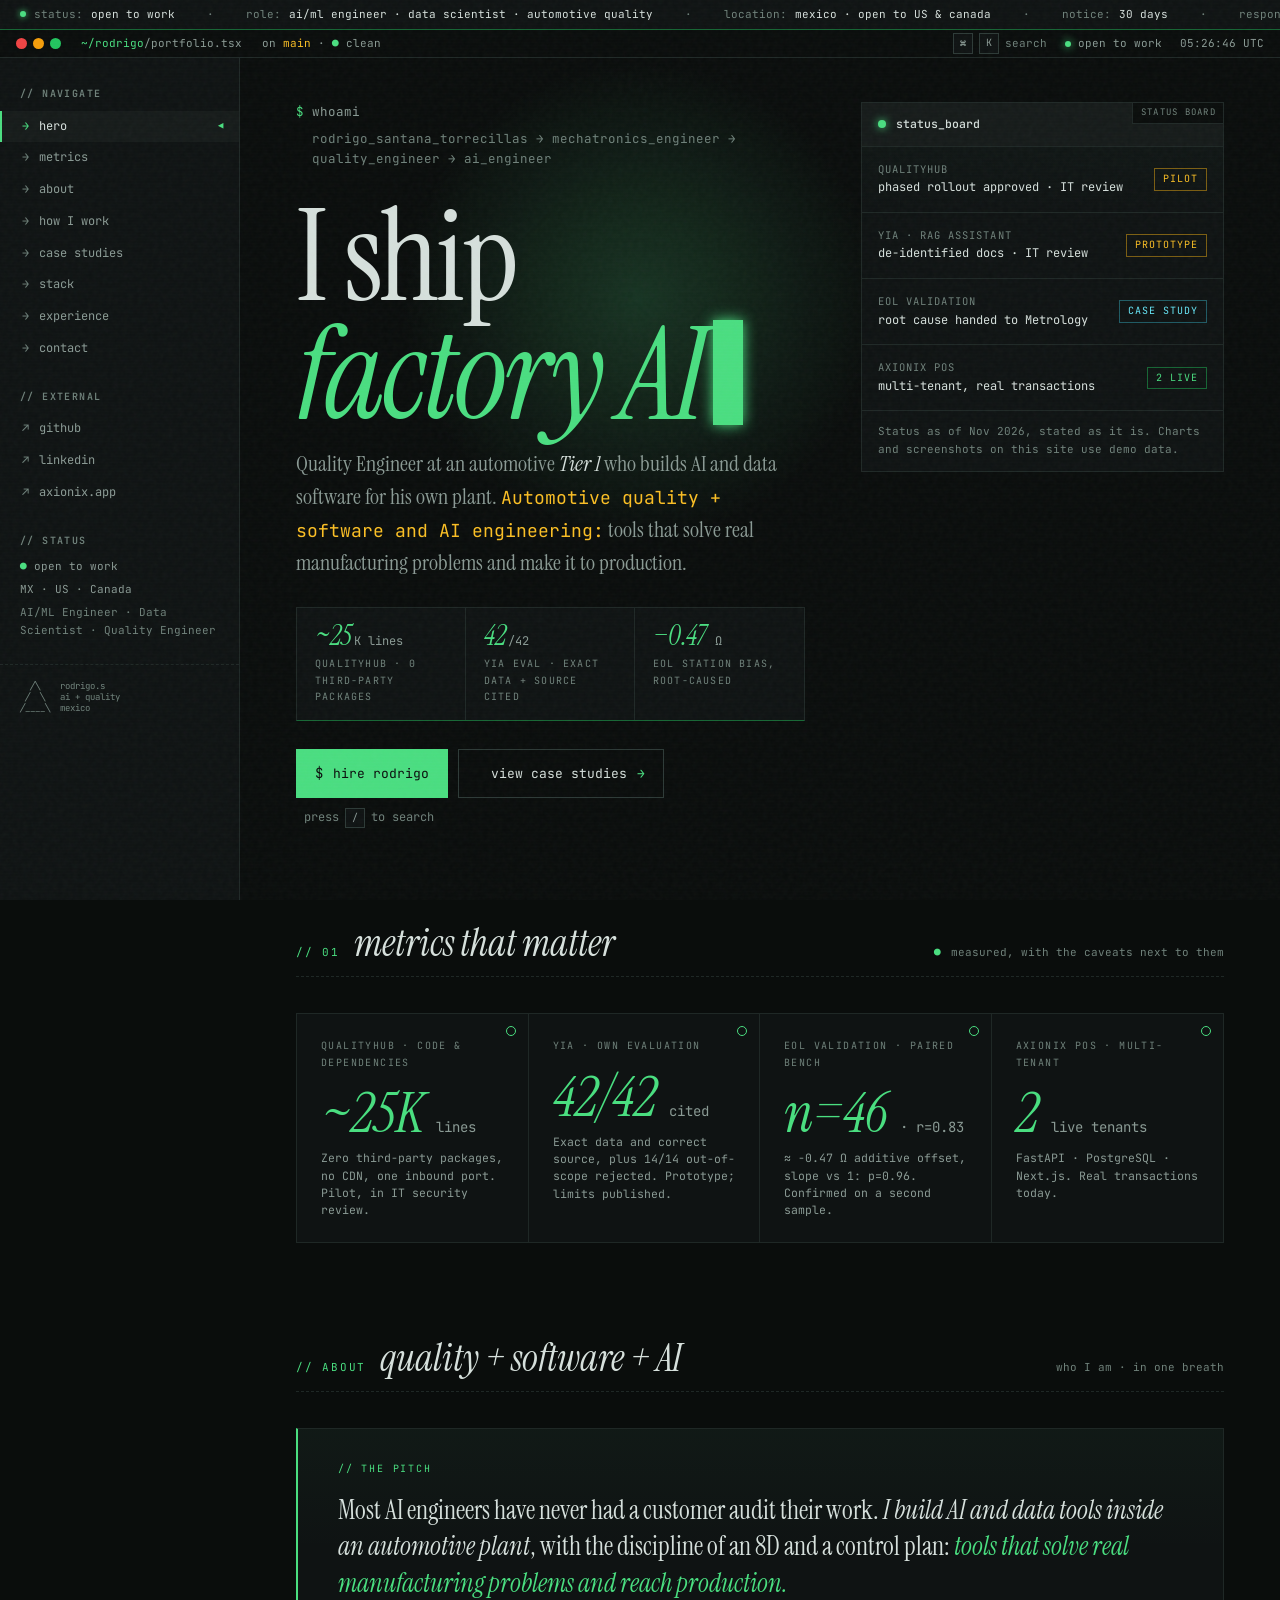
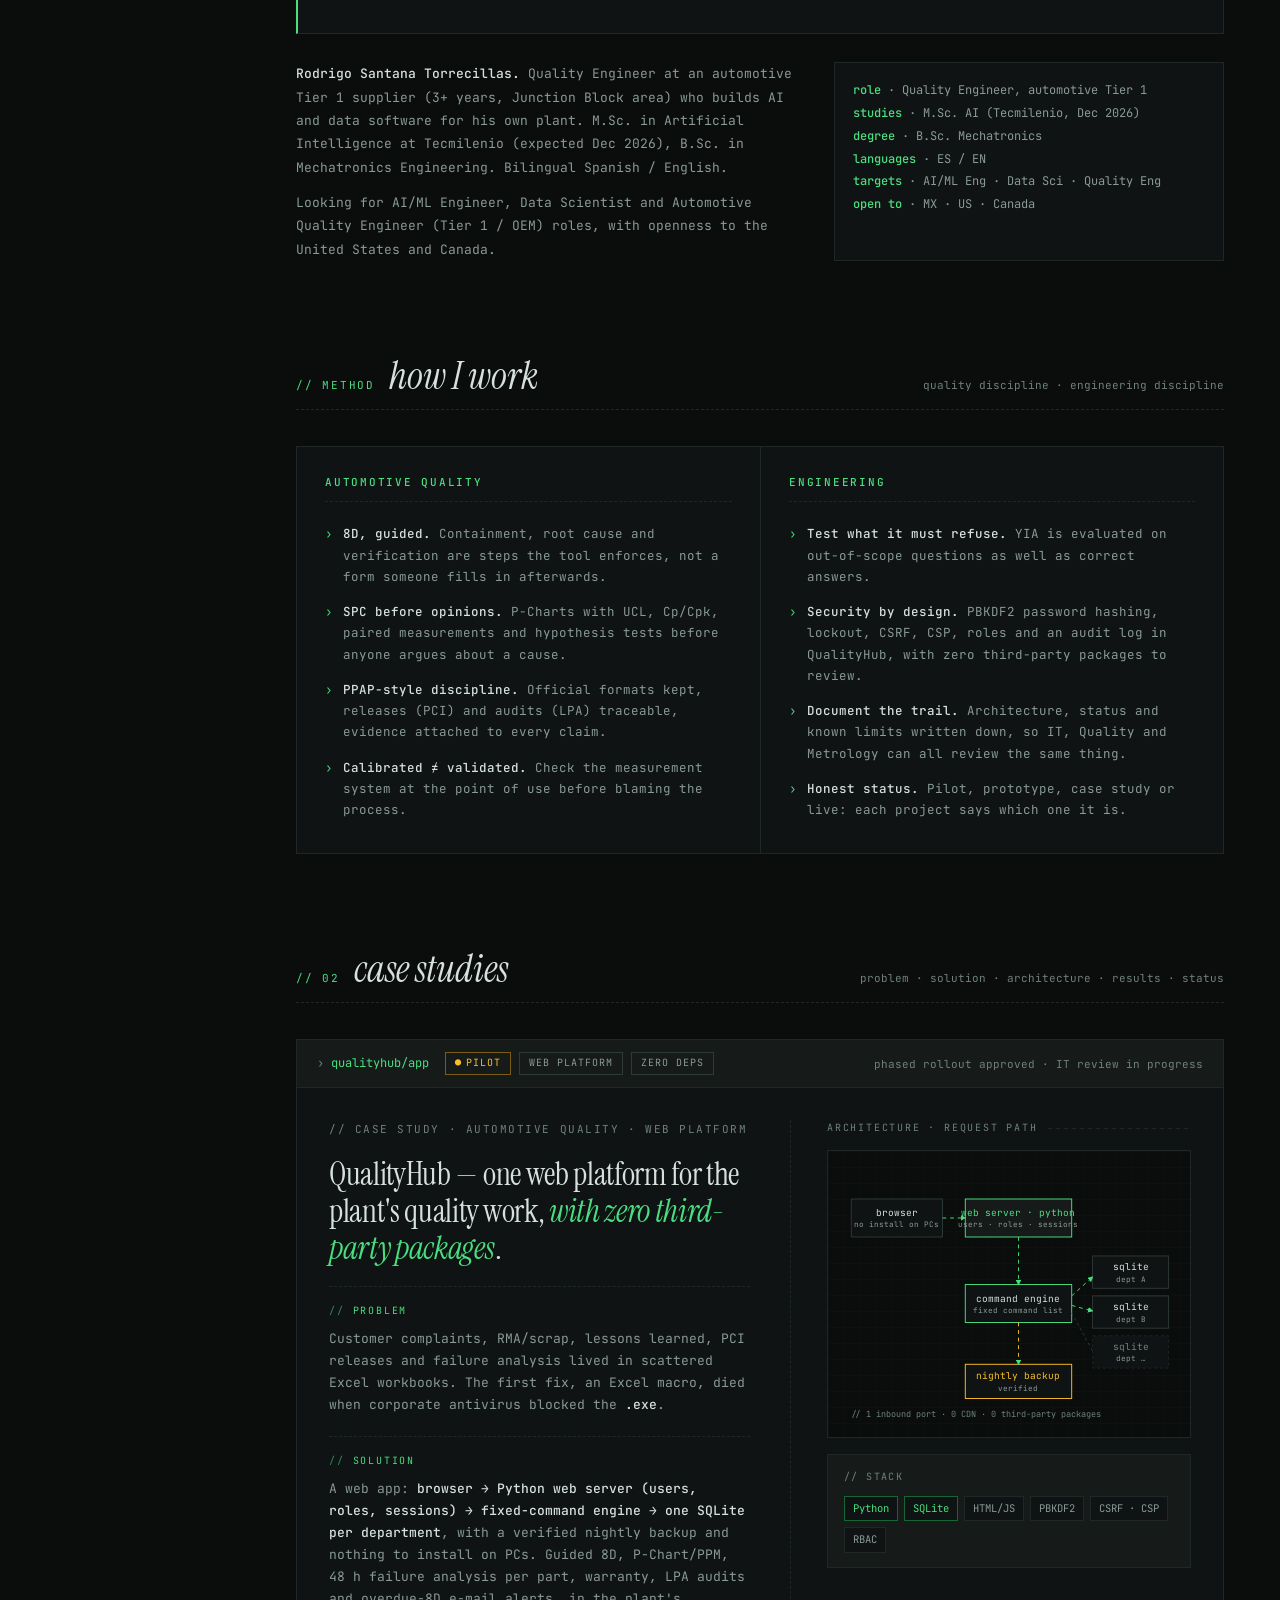
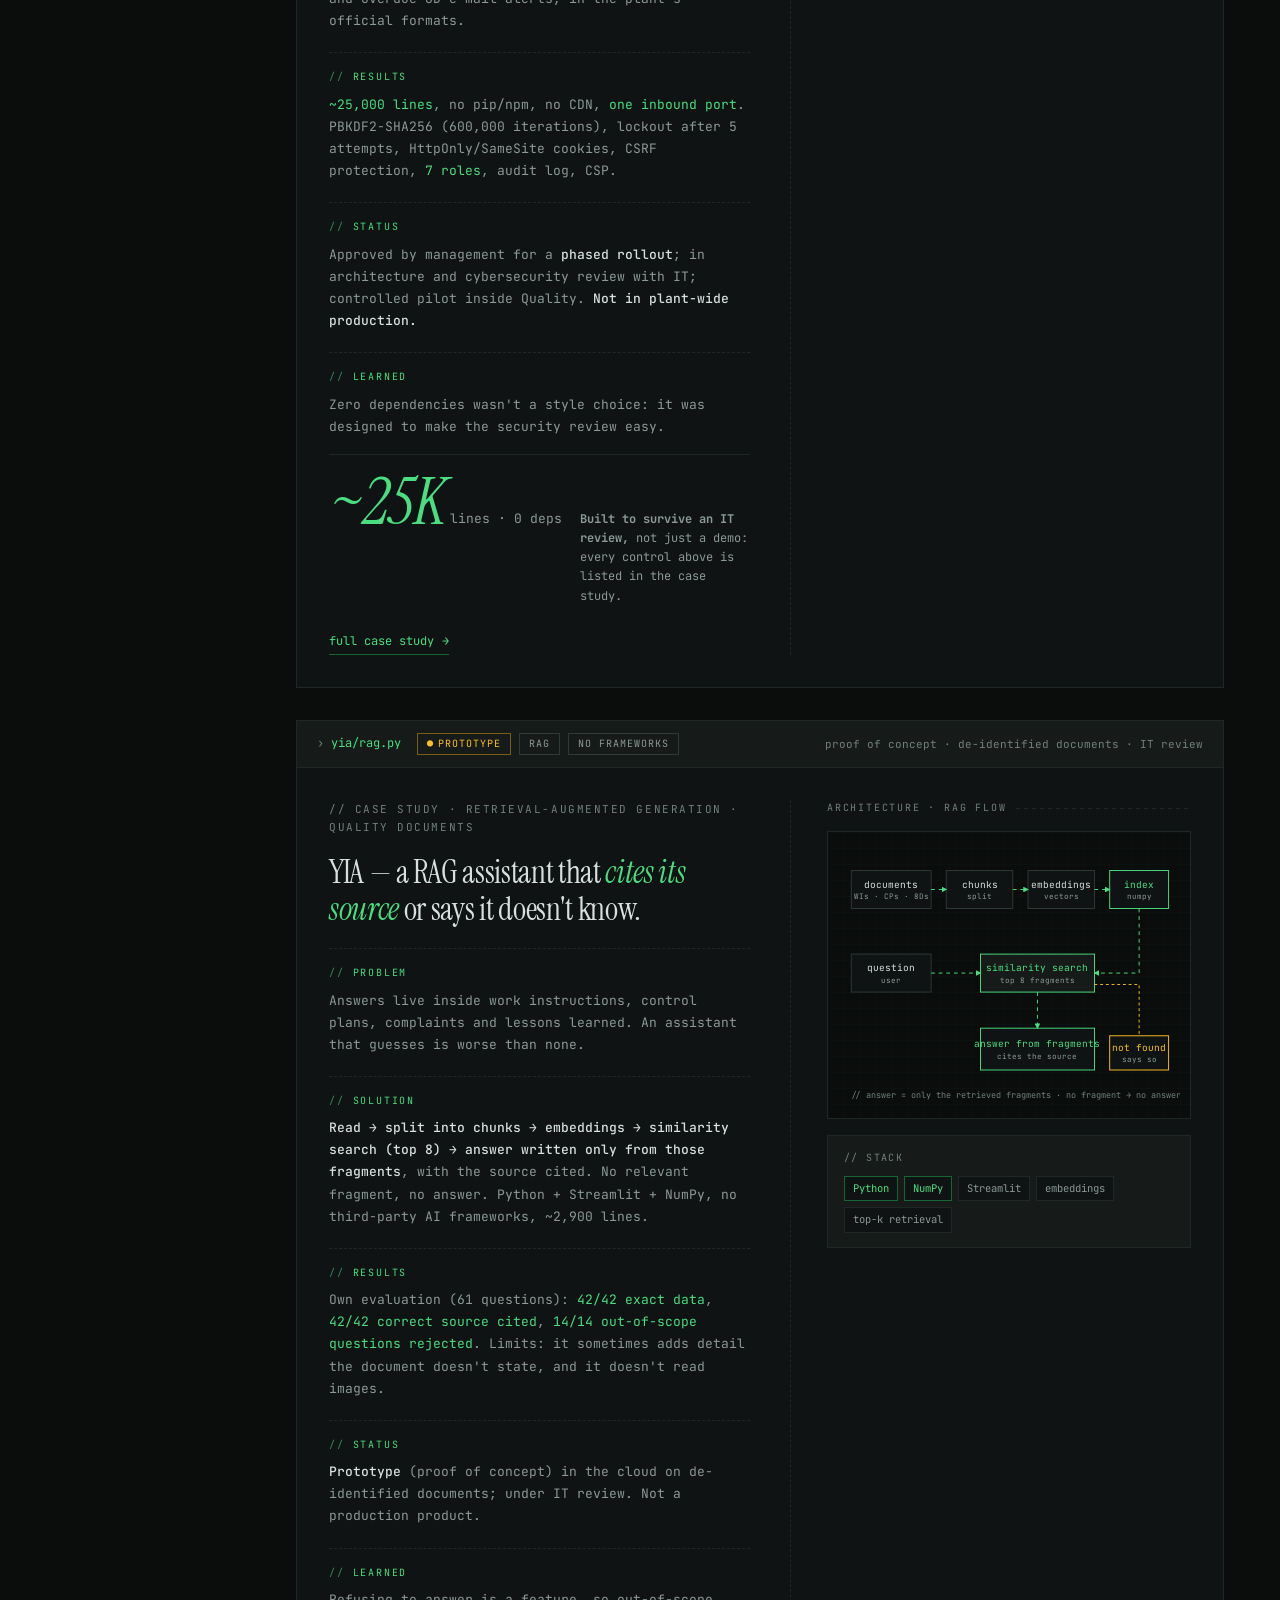
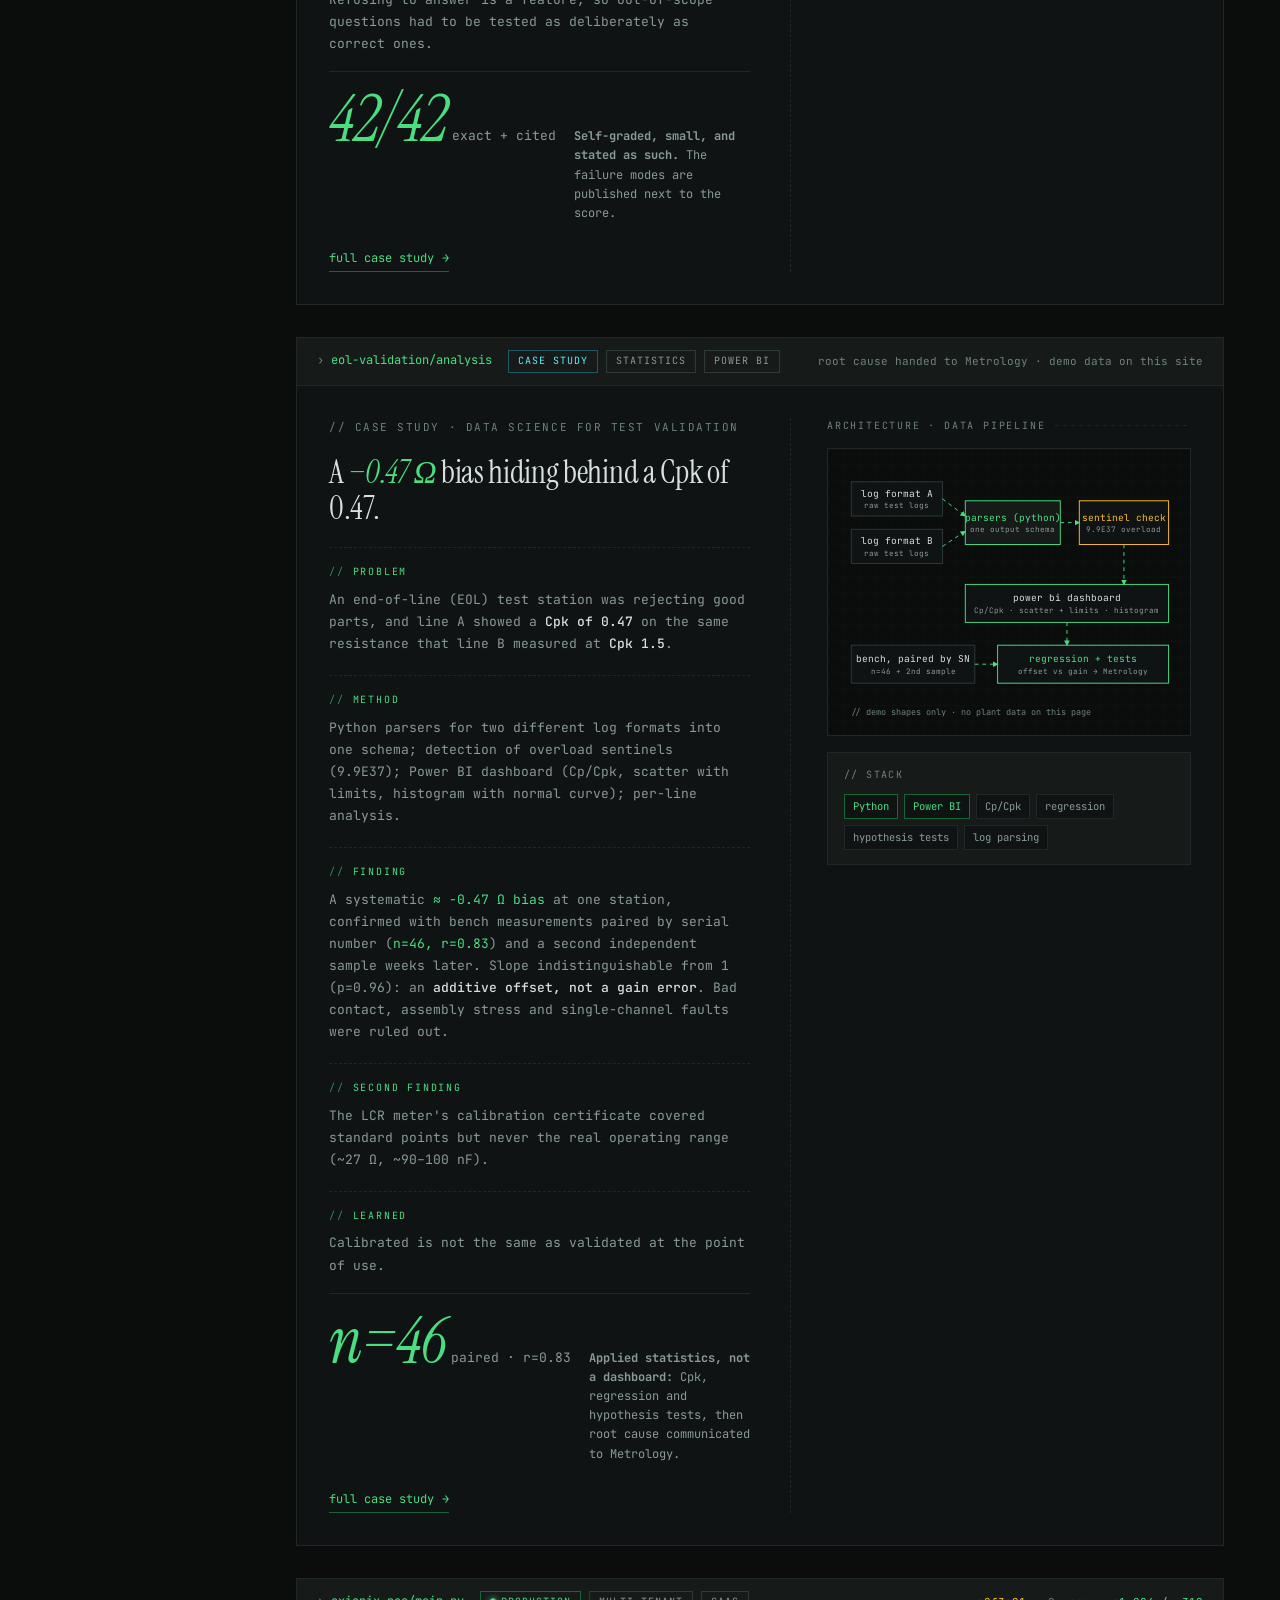
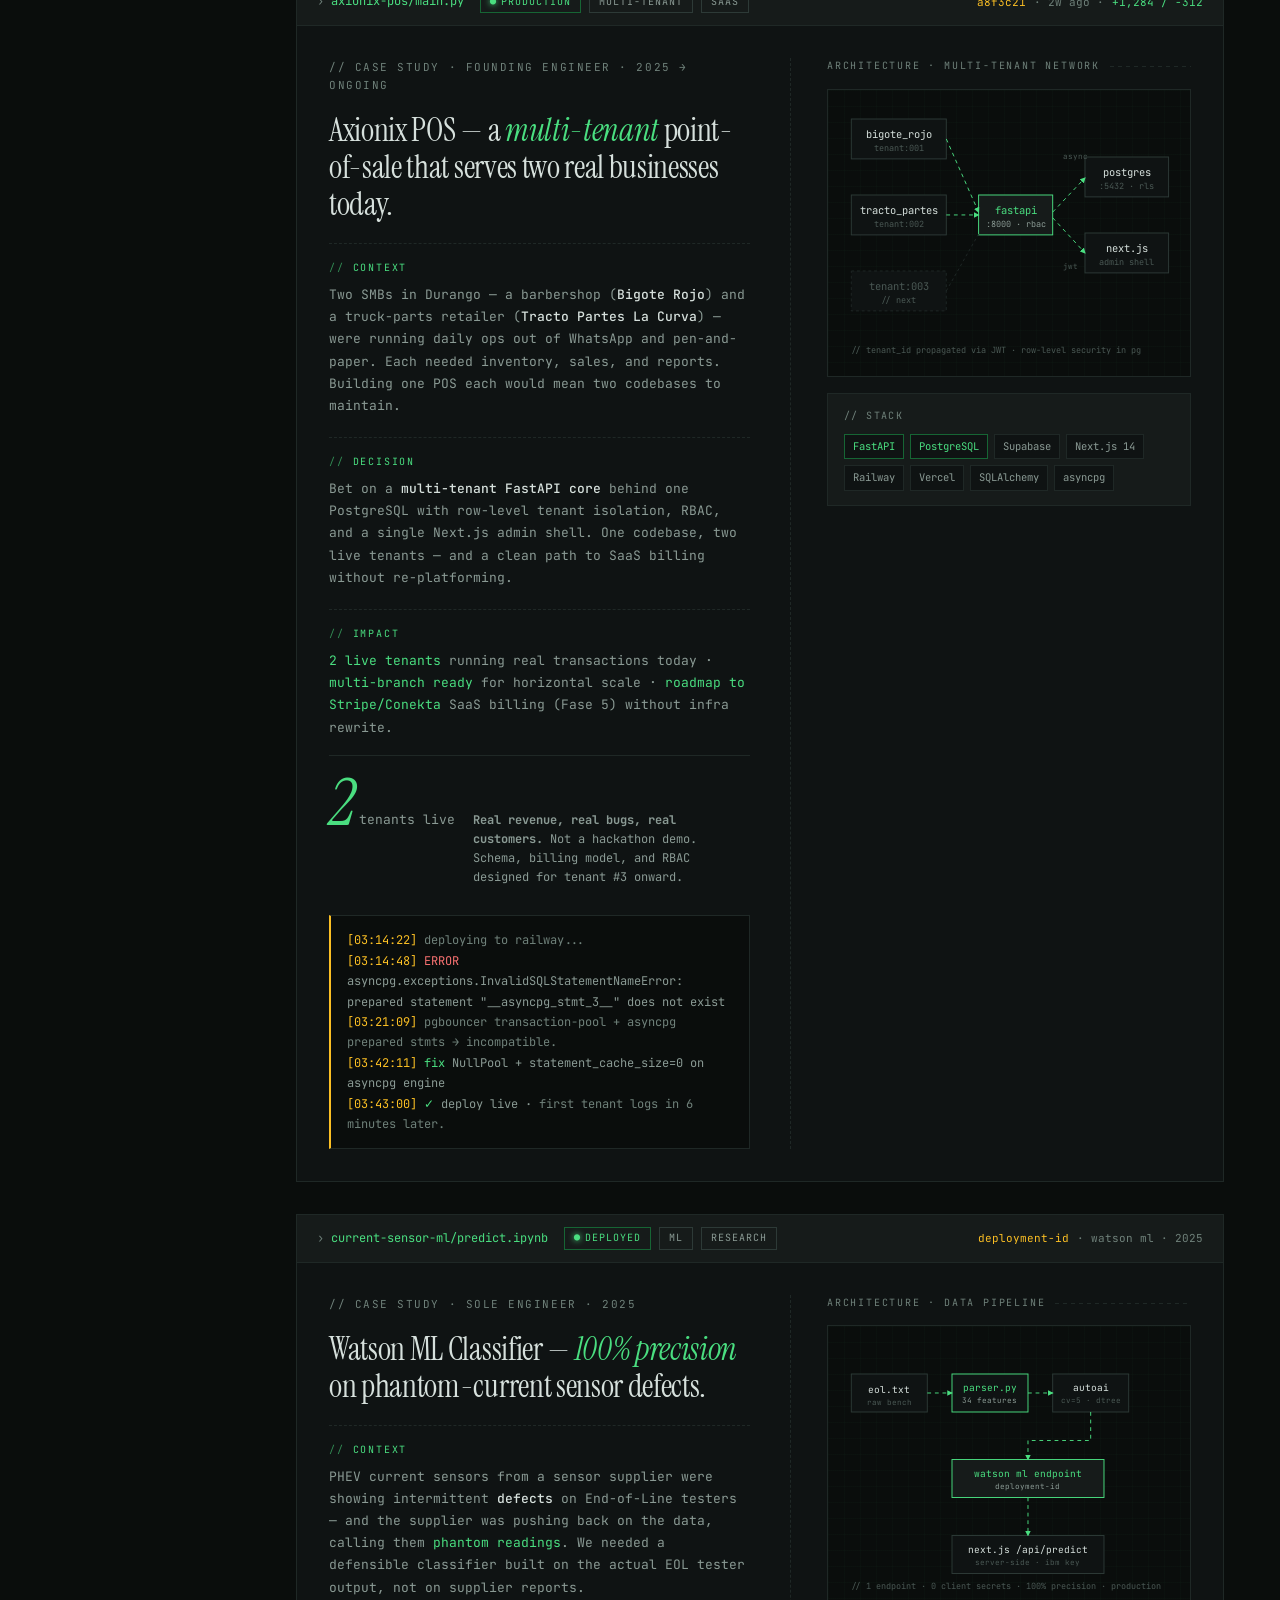
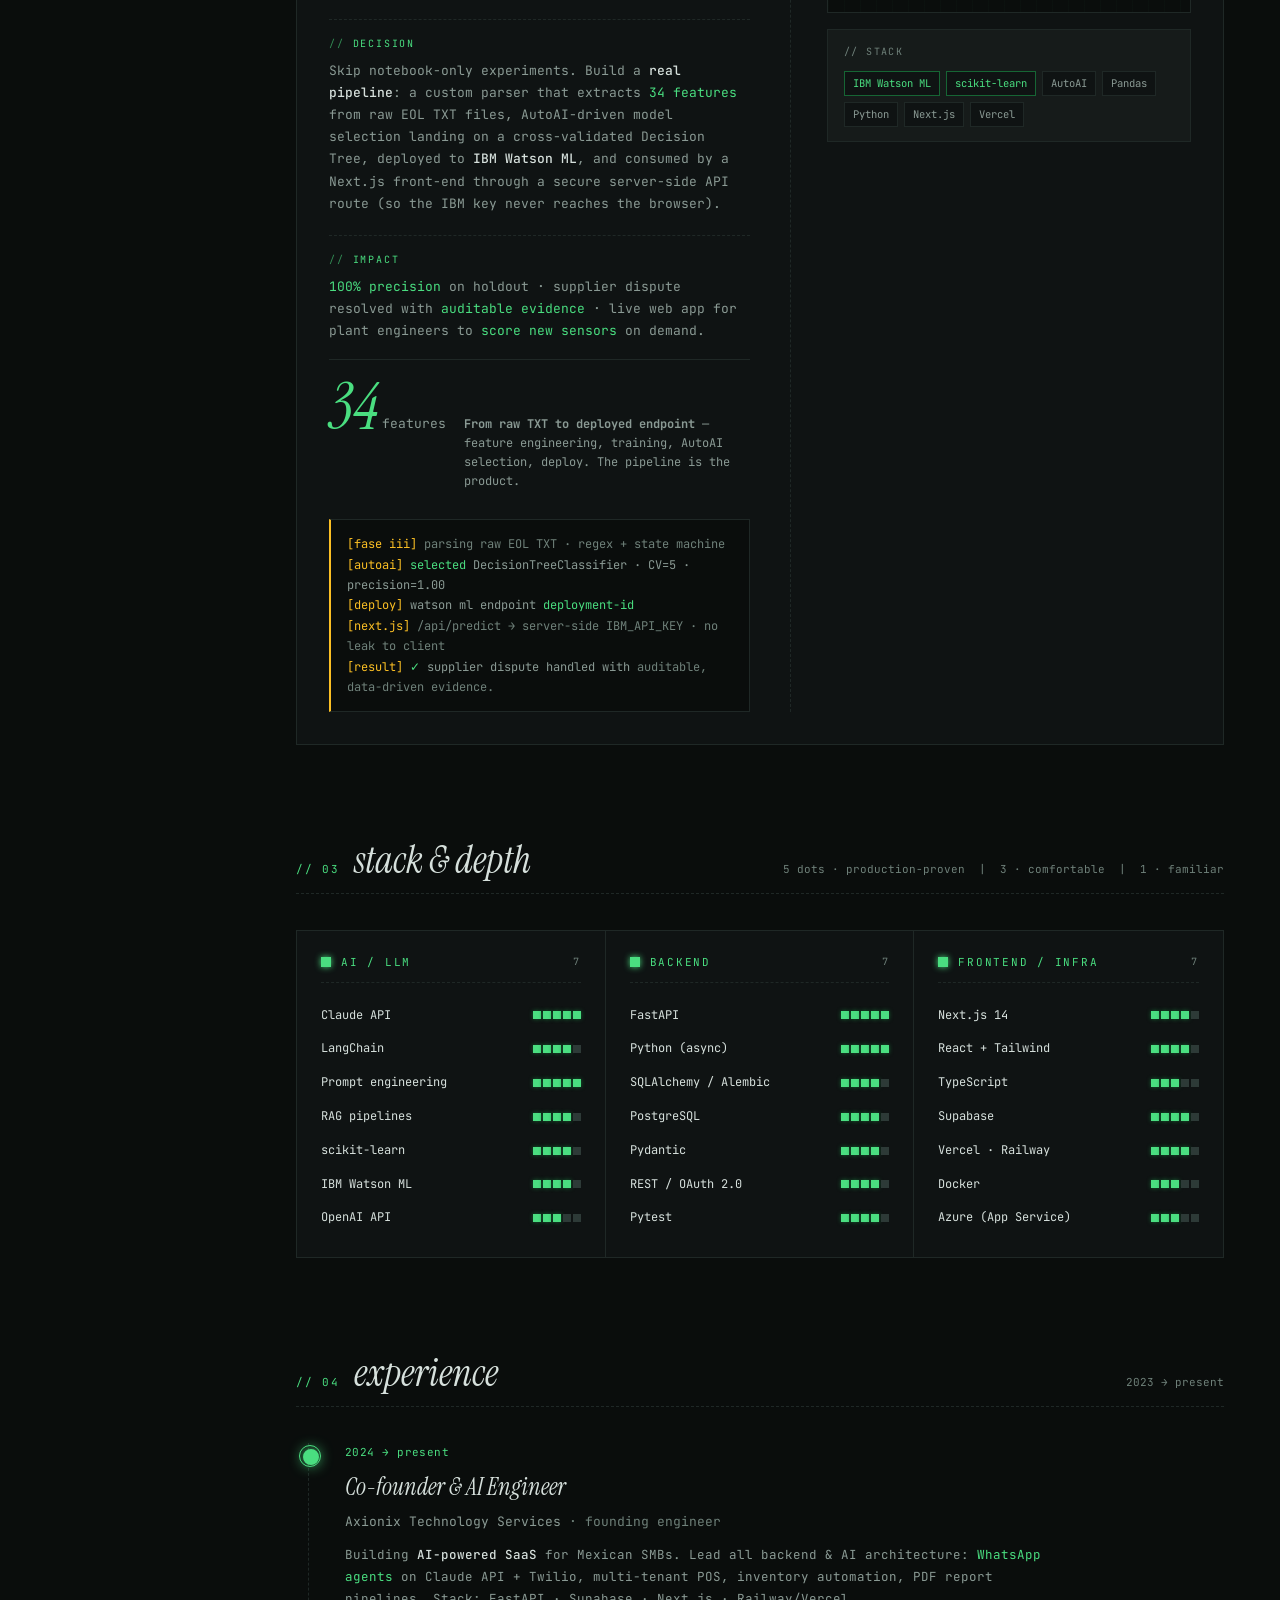
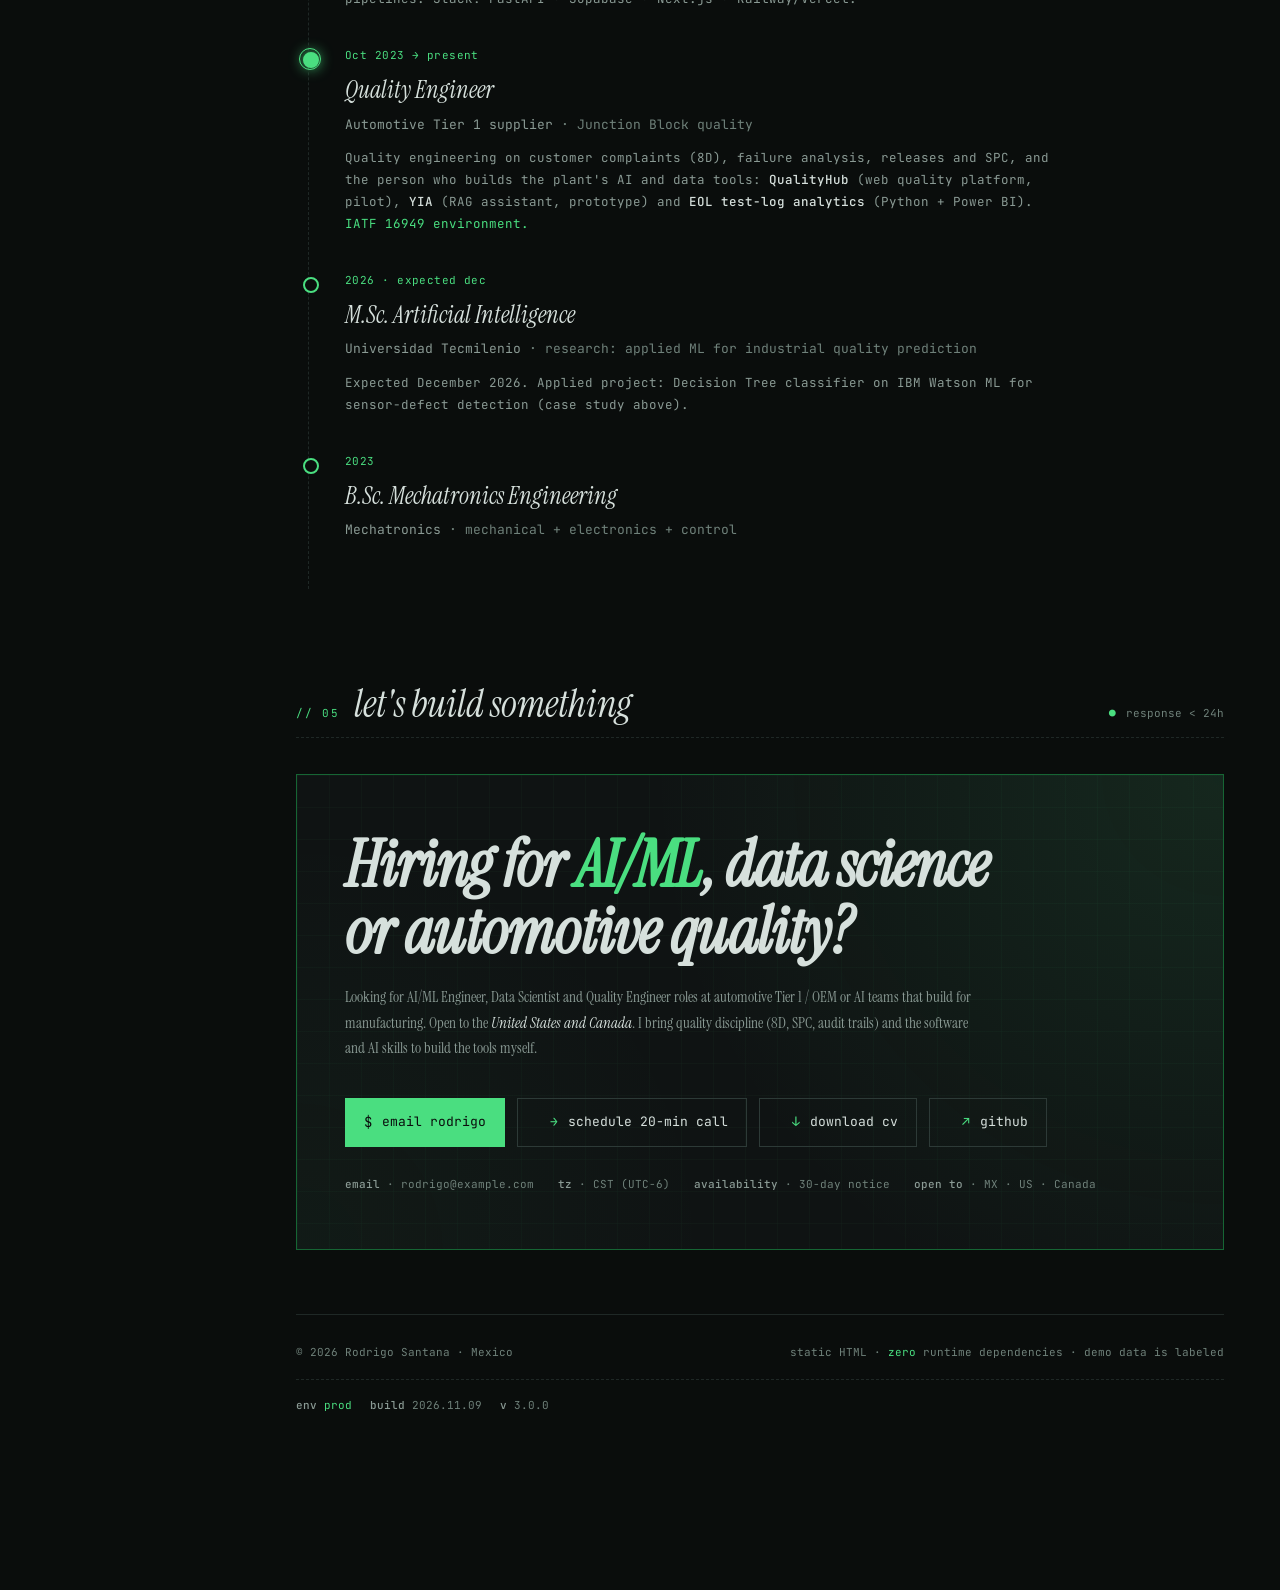
==== commit 9223b26b: "Reposition portfolio as AI/ML Engineer with automotive quality base Add QualityHub, YIA and EOL-vali" ====
--- a/index.html
+++ b/index.html
@@ -3,1010 +3,17 @@
 <head>
 <meta charset="UTF-8" />
 <meta name="viewport" content="width=device-width, initial-scale=1.0" />
-<title>Rodrigo Santana — AI Engineer · v2</title>
-<meta name="description" content="AI Engineer shipping production systems with Claude API, LangChain, FastAPI. Automotive-grade quality discipline wired into modern Python & LLM pipelines." />
+<title>Rodrigo Santana — AI/ML Engineer · Automotive Quality</title>
+<meta name="description" content="Quality Engineer at an automotive Tier 1 building AI and data software for manufacturing: QualityHub, a RAG quality assistant, and EOL test-log analytics. M.Sc. in AI (Dec 2026)." />
 <link rel="preconnect" href="https://fonts.googleapis.com" />
 <link rel="preconnect" href="https://fonts.gstatic.com" crossorigin />
 <link href="https://fonts.googleapis.com/css2?family=JetBrains+Mono:ital,wght@0,300;0,400;0,500;0,600;0,700;0,800;1,400&family=Instrument+Serif:ital@0;1&display=swap" rel="stylesheet" />
 
-<style>
-  /* ============ TOKENS ============ */
-  :root {
-    --bg: #0a0d0c;
-    --bg-1: #0f1313;
-    --bg-2: #161b1a;
-    --bg-3: #1c2422;
-    --line: #1f2826;
-    --line-bright: #2d3a37;
-    --line-hot: #3a4d48;
-    --ink: #d6e0dc;
-    --ink-dim: #8a9a94;
-    --ink-faint: #4a5854;
-    --phosphor: #4ade80;
-    --phosphor-dim: #166534;
-    --phosphor-glow: rgba(74,222,128,0.18);
-    --amber: #fbbf24;
-    --red: #f87171;
-    --cyan: #67e8f9;
-    --magenta: #f0abfc;
-
-    --mono: 'JetBrains Mono', ui-monospace, 'SF Mono', Menlo, monospace;
-    --serif: 'Instrument Serif', 'Times New Roman', serif;
-
-    --sb-w: 240px;
-    --status-h: 28px;
-    --strip-h: 30px;
-  }
-
-  * { box-sizing: border-box; margin: 0; padding: 0; }
-  html { scroll-behavior: smooth; }
-  body {
-    background: var(--bg);
-    color: var(--ink);
-    font-family: var(--mono);
-    font-size: 14px;
-    line-height: 1.65;
-    -webkit-font-smoothing: antialiased;
-    overflow-x: hidden;
-    position: relative;
-  }
-  a { color: inherit; text-decoration: none; }
-  button { font: inherit; color: inherit; background: none; border: none; cursor: pointer; }
-
-  /* CRT scanlines + grain (toggleable via class) */
-  body::before {
-    content: '';
-    position: fixed; inset: 0; pointer-events: none;
-    background: repeating-linear-gradient(to bottom,
-      rgba(255,255,255,.014) 0, rgba(255,255,255,.014) 1px,
-      transparent 1px, transparent 3px);
-    z-index: 1200;
-    mix-blend-mode: overlay;
-    transition: opacity .3s;
-  }
-  body::after {
-    content: '';
-    position: fixed; inset: 0; pointer-events: none;
-    opacity: .035;
-    z-index: 1199;
-    background-image: url("data:image/svg+xml,%3Csvg viewBox='0 0 200 200' xmlns='http://www.w3.org/2000/svg'%3E%3Cfilter id='n'%3E%3CfeTurbulence type='fractalNoise' baseFrequency='0.9' numOctaves='3'/%3E%3C/filter%3E%3Crect width='100%25' height='100%25' filter='url(%23n)'/%3E%3C/svg%3E");
-  }
-  body.no-crt::before, body.no-crt::after { opacity: 0; }
-
-  ::selection { background: var(--phosphor); color: var(--bg); }
-
-  /* ============ AMBIENT CURSOR GLOW ============ */
-  #ambient {
-    position: fixed; left: 0; top: 0;
-    width: 560px; height: 560px;
-    margin-left: -280px; margin-top: -280px;
-    background: radial-gradient(circle, var(--phosphor-glow) 0%, transparent 60%);
-    pointer-events: none;
-    z-index: 1;
-    mix-blend-mode: screen;
-    transition: opacity .4s;
-    will-change: transform;
-    transform: translate3d(50vw, 30vh, 0);
-  }
-  @media (max-width: 900px), (hover: none) { #ambient { display: none; } }
-
-  /* ============ HIREABILITY STRIP ============ */
-  .hire-strip {
-    position: fixed; top: 0; left: 0; right: 0;
-    height: var(--strip-h);
-    background: var(--bg-1);
-    border-bottom: 1px solid var(--phosphor-dim);
-    display: flex; align-items: center;
-    padding: 0 20px;
-    font-size: 11px;
-    color: var(--ink-dim);
-    z-index: 110;
-    overflow: hidden;
-  }
-  .hire-strip .marquee {
-    display: flex; gap: 32px; white-space: nowrap;
-    animation: scroll 38s linear infinite;
-  }
-  @keyframes scroll { to { transform: translateX(-50%); } }
-  .hire-strip .item { display: flex; align-items: center; gap: 8px; }
-  .hire-strip .item .dot {
-    width: 6px; height: 6px; border-radius: 50%;
-    background: var(--phosphor); box-shadow: 0 0 6px var(--phosphor);
-    animation: pulse 2s infinite;
-  }
-  .hire-strip .item .k { color: var(--ink-faint); }
-  .hire-strip .item .v { color: var(--ink); }
-  .hire-strip .sep { color: var(--ink-faint); }
-  @keyframes pulse { 0%,100% { opacity: 1; } 50% { opacity: .35; } }
-
-  /* ============ STATUS BAR ============ */
-  .status-bar {
-    position: fixed;
-    top: var(--strip-h); left: 0; right: 0;
-    height: var(--status-h);
-    background: var(--bg);
-    border-bottom: 1px solid var(--line);
-    display: flex; align-items: center;
-    padding: 0 16px;
-    font-size: 11px;
-    color: var(--ink-dim);
-    z-index: 100;
-    gap: 20px;
-  }
-  .status-bar .dots { display: flex; gap: 6px; }
-  .status-bar .dot {
-    width: 11px; height: 11px; border-radius: 50%;
-    background: var(--line-bright);
-  }
-  .status-bar .dot.red    { background: #ef4444; }
-  .status-bar .dot.amber  { background: #f59e0b; }
-  .status-bar .dot.green  { background: #22c55e; }
-  .status-bar .path { color: var(--phosphor); }
-  .status-bar .branch { color: var(--ink-dim); }
-  .status-bar .branch .b { color: var(--amber); }
-  .status-bar .right { margin-left: auto; display: flex; gap: 18px; align-items: center; }
-  .status-bar .kbd-hint { display: flex; align-items: center; gap: 6px; color: var(--ink-faint); cursor: pointer; transition: color .2s; }
-  .status-bar .kbd-hint:hover { color: var(--phosphor); }
-  .kbd {
-    display: inline-block;
-    border: 1px solid var(--line-bright);
-    padding: 1px 6px;
-    font-size: 10px;
-    color: var(--ink-dim);
-    background: var(--bg-1);
-    min-width: 18px; text-align: center;
-  }
-  .status-bar .indicator {
-    display: inline-block;
-    width: 6px; height: 6px;
-    background: var(--phosphor); border-radius: 50%;
-    box-shadow: 0 0 8px var(--phosphor);
-    animation: pulse 2s infinite;
-  }
-
-  /* ============ LAYOUT ============ */
-  .layout {
-    display: grid;
-    grid-template-columns: var(--sb-w) 1fr;
-    min-height: 100vh;
-    padding-top: calc(var(--strip-h) + var(--status-h));
-    position: relative; z-index: 2;
-  }
-
-  /* ============ SIDEBAR ============ */
-  .sidebar {
-    border-right: 1px solid var(--line);
-    background: var(--bg-1);
-    padding: 28px 0 24px;
-    position: sticky;
-    top: calc(var(--strip-h) + var(--status-h));
-    height: calc(100vh - var(--strip-h) - var(--status-h));
-    overflow-y: auto;
-    font-size: 12px;
-  }
-  .sidebar-section { margin-bottom: 24px; }
-  .sidebar-header {
-    padding: 0 20px 8px;
-    color: var(--ink-faint);
-    text-transform: uppercase;
-    letter-spacing: 0.14em;
-    font-size: 10px;
-    font-weight: 600;
-  }
-  .sidebar a {
-    display: flex; align-items: center; gap: 10px;
-    padding: 6px 20px;
-    color: var(--ink-dim);
-    transition: all .15s;
-    border-left: 2px solid transparent;
-    position: relative;
-  }
-  .sidebar a:hover {
-    color: var(--phosphor);
-    background: var(--bg-2);
-    border-left-color: var(--phosphor);
-  }
-  .sidebar a.active {
-    color: var(--ink);
-    background: var(--bg-2);
-    border-left-color: var(--phosphor);
-  }
-  .sidebar a.active::after {
-    content: '◀';
-    position: absolute; right: 16px;
-    color: var(--phosphor); font-size: 9px;
-  }
-  .sidebar a .prompt { color: var(--ink-faint); }
-  .sidebar a:hover .prompt, .sidebar a.active .prompt { color: var(--phosphor); }
-  .sidebar .status-block {
-    padding: 0 20px; color: var(--ink-dim); font-size: 11px; line-height: 1.7;
-  }
-
-  /* Mini ASCII signature */
-  .sb-sig {
-    padding: 16px 20px 8px;
-    color: var(--ink-faint);
-    font-size: 9px; line-height: 1.2; white-space: pre;
-    border-top: 1px dashed var(--line); margin-top: 12px;
-  }
-
-  /* ============ MAIN ============ */
-  main {
-    padding: 36px 56px 80px;
-    max-width: 1280px;
-    position: relative;
-  }
-  section { margin-bottom: 96px; scroll-margin-top: 80px; }
-
-  .section-header {
-    display: flex; align-items: baseline; gap: 14px;
-    margin-bottom: 36px; padding-bottom: 14px;
-    border-bottom: 1px dashed var(--line);
-  }
-  .section-tag {
-    color: var(--phosphor);
-    font-size: 11px; text-transform: uppercase; letter-spacing: 0.16em;
-  }
-  .section-title {
-    font-family: var(--serif);
-    font-size: 38px; font-weight: 400; font-style: italic;
-    color: var(--ink); line-height: 1;
-  }
-  .section-meta {
-    margin-left: auto;
-    color: var(--ink-faint);
-    font-size: 11px;
-    display: flex; align-items: center; gap: 10px;
-  }
-  .section-meta .ok { color: var(--phosphor); }
-
-  /* ============ HERO ============ */
-  .hero {
-    padding-top: 8px;
-    margin-bottom: 96px;
-    display: grid;
-    grid-template-columns: minmax(0, 1.4fr) minmax(280px, 1fr);
-    gap: 56px;
-    align-items: start;
-  }
-  .hero-left { min-width: 0; }
-  .hero-bootline {
-    color: var(--ink-dim);
-    font-size: 12.5px;
-    margin-bottom: 6px;
-  }
-  .hero-bootline .prompt { color: var(--phosphor); }
-  .hero-bootline .out { color: var(--ink-faint); display: block; padding-left: 16px; }
-
-  h1.hero-h1 {
-    font-family: var(--serif);
-    font-size: clamp(64px, 10vw, 132px);
-    font-weight: 400;
-    line-height: 0.92;
-    letter-spacing: -0.025em;
-    margin: 28px 0 14px;
-    color: var(--ink);
-    position: relative;
-  }
-  h1.hero-h1 .l2 { display: block; font-style: italic; color: var(--phosphor); position: relative; }
-  h1.hero-h1 .cursor {
-    display: inline-block;
-    width: 0.5ch; height: 0.82em;
-    background: var(--phosphor);
-    vertical-align: -0.06em;
-    margin-left: 10px;
-    animation: blink 1.05s steps(2) infinite;
-    box-shadow: 0 0 14px var(--phosphor);
-  }
-  @keyframes blink { 50% { opacity: 0; } }
-
-  .hero-lede {
-    font-family: var(--serif);
-    font-size: 22px;
-    line-height: 1.5;
-    color: var(--ink-dim);
-    max-width: 620px;
-    margin: 12px 0 28px;
-  }
-  .hero-lede em { color: var(--ink); font-style: italic; }
-  .hero-lede .hl { color: var(--phosphor); font-style: normal; font-family: var(--mono); font-size: 18px; }
-  .hero-lede .hl-amber { color: var(--amber); font-style: normal; font-family: var(--mono); font-size: 18px; }
-
-  /* Proof bar */
-  .proof-bar {
-    display: grid;
-    grid-template-columns: repeat(3, 1fr);
-    border: 1px solid var(--line);
-    border-bottom: 1px solid var(--phosphor-dim);
-    background: var(--bg-1);
-    margin: 24px 0 28px;
-  }
-  .proof-bar a {
-    padding: 14px 18px;
-    border-right: 1px solid var(--line);
-    transition: all .15s;
-    display: block;
-  }
-  .proof-bar a:last-child { border-right: none; }
-  .proof-bar a:hover { background: var(--bg-2); }
-  .proof-bar .num {
-    font-family: var(--serif); font-size: 28px; line-height: 1;
-    color: var(--phosphor); font-style: italic;
-  }
-  .proof-bar .num .unit { font-family: var(--mono); font-size: 12px; color: var(--ink-dim); margin-left: 2px; font-style: normal; }
-  .proof-bar .lbl { font-size: 10px; color: var(--ink-faint); text-transform: uppercase; letter-spacing: .12em; margin-top: 6px; }
-  .proof-bar a:hover .lbl { color: var(--ink-dim); }
-
-  /* CTA cluster */
-  .cta-row {
-    display: flex; flex-wrap: wrap; align-items: center; gap: 10px;
-    margin-top: 4px;
-  }
-  .cta {
-    display: inline-flex; align-items: center; gap: 10px;
-    padding: 12px 18px;
-    border: 1px solid var(--line-bright);
-    color: var(--ink);
-    font-size: 13px;
-    transition: all .18s;
-    position: relative;
-  }
-  .cta::before {
-    content: '▍'; color: transparent;
-    transition: color .15s, transform .15s;
-    font-size: 14px; margin-right: -4px;
-  }
-  .cta:hover::before { color: var(--phosphor); }
-  .cta:hover { border-color: var(--phosphor-dim); color: var(--phosphor); background: rgba(74,222,128,.04); }
-  .cta.primary {
-    border-color: var(--phosphor);
-    background: var(--phosphor);
-    color: var(--bg);
-  }
-  .cta.primary::before { content: '$'; color: var(--bg); margin-right: 0; }
-  .cta.primary:hover { background: #5beb8d; color: var(--bg); border-color: #5beb8d; transform: translateY(-1px); }
-  .cta .arrow { color: var(--phosphor); }
-  .cta.primary .arrow { color: var(--bg); }
-  .cta-hint { color: var(--ink-faint); font-size: 12px; padding-left: 8px; display: flex; gap: 6px; align-items: center; }
-
-  /* ============ LIVE OPS WIDGET (hero-right) ============ */
-  .ops {
-    border: 1px solid var(--line);
-    background:
-      linear-gradient(180deg, rgba(74,222,128,.025), transparent 30%),
-      var(--bg-1);
-    font-size: 11.5px;
-    position: relative;
-    overflow: hidden;
-  }
-  .ops::before {
-    content: 'live ops · grafana-style';
-    position: absolute; top: -1px; right: -1px;
-    padding: 3px 8px;
-    background: var(--bg);
-    border-left: 1px solid var(--line);
-    border-bottom: 1px solid var(--line);
-    color: var(--ink-faint);
-    font-size: 9px; text-transform: uppercase; letter-spacing: .14em;
-  }
-  .ops-head {
-    display: flex; align-items: center; gap: 10px;
-    padding: 12px 16px;
-    border-bottom: 1px solid var(--line);
-    background: var(--bg-2);
-  }
-  .ops-head .title { color: var(--ink); font-weight: 500; }
-  .ops-head .region { color: var(--ink-faint); margin-left: auto; font-size: 10px; text-transform: uppercase; letter-spacing: .14em; }
-  .ops-head .led { width: 8px; height: 8px; background: var(--phosphor); border-radius: 50%; box-shadow: 0 0 8px var(--phosphor); animation: pulse 1.6s infinite; }
-
-  .ops-metric {
-    display: grid; grid-template-columns: 1fr auto;
-    padding: 14px 16px;
-    border-bottom: 1px solid var(--line);
-    align-items: center;
-    gap: 14px;
-  }
-  .ops-metric .k { color: var(--ink-faint); font-size: 10.5px; text-transform: uppercase; letter-spacing: .1em; }
-  .ops-metric .v { color: var(--ink); font-size: 14px; font-family: var(--mono); }
-  .ops-metric .v .unit { color: var(--ink-dim); font-size: 11px; margin-left: 3px; }
-
-  .spark {
-    grid-column: 1 / -1;
-    height: 36px;
-    margin-top: 6px;
-    width: 100%;
-  }
-  .spark path.line { fill: none; stroke: var(--phosphor); stroke-width: 1.2; filter: drop-shadow(0 0 3px var(--phosphor-glow));}
-  .spark path.area { fill: url(#sparkGrad); }
-
-  .ops-pings { padding: 8px 0; }
-  .ops-ping {
-    display: grid; grid-template-columns: 14px 1fr auto auto; align-items: center;
-    padding: 7px 16px;
-    font-size: 11.5px; gap: 10px;
-    border-bottom: 1px solid var(--bg-2);
-  }
-  .ops-ping:last-child { border-bottom: none; }
-  .ops-ping .pulse {
-    width: 7px; height: 7px; border-radius: 50%;
-    background: var(--phosphor); box-shadow: 0 0 6px var(--phosphor);
-    animation: pulse 2.4s infinite;
-  }
-  .ops-ping.pinging .pulse { animation: ping 0.6s ease-out; }
-  @keyframes ping {
-    0% { transform: scale(1); box-shadow: 0 0 0 0 var(--phosphor); }
-    100% { transform: scale(1); box-shadow: 0 0 0 8px transparent; }
-  }
-  .ops-ping .url { color: var(--ink-dim); font-size: 11px; overflow: hidden; text-overflow: ellipsis; white-space: nowrap; }
-  .ops-ping .ms { color: var(--ink-dim); font-size: 11px; }
-  .ops-ping .code { color: var(--phosphor); font-size: 11px; }
-
-  /* ============ STATS ============ */
-  .stats-grid {
-    display: grid;
-    grid-template-columns: repeat(4, 1fr);
-    border: 1px solid var(--line);
-    background: var(--bg-1);
-  }
-  .stat-card {
-    padding: 24px;
-    border-right: 1px solid var(--line);
-    position: relative;
-    overflow: hidden;
-    transition: background .25s;
-  }
-  .stat-card:last-child { border-right: none; }
-  .stat-card:hover { background: var(--bg-2); }
-  .stat-card .spark-bg {
-    position: absolute; left: 0; right: 0; bottom: 0; height: 60%;
-    opacity: 0; transition: opacity .25s;
-    pointer-events: none;
-  }
-  .stat-card:hover .spark-bg { opacity: 1; }
-  .stat-card .spark-bg path.line { fill: none; stroke: var(--phosphor); stroke-width: 1; filter: drop-shadow(0 0 4px var(--phosphor-glow)); }
-  .stat-card .spark-bg path.area { fill: rgba(74,222,128,.06); }
-
-  .stat-card::after {
-    content: ''; position: absolute; top: 12px; right: 12px;
-    width: 8px; height: 8px; border: 1px solid var(--phosphor); border-radius: 50%;
-  }
-  .stat-label {
-    font-size: 10px; color: var(--ink-faint);
-    text-transform: uppercase; letter-spacing: .14em;
-    margin-bottom: 14px;
-  }
-  .stat-value {
-    font-family: var(--serif);
-    font-size: 56px; line-height: 1;
-    color: var(--phosphor); font-weight: 400; font-style: italic;
-    margin-bottom: 8px; position: relative;
-  }
-  .stat-value .unit {
-    font-family: var(--mono); font-size: 14px; font-style: normal;
-    color: var(--ink-dim); margin-left: 4px;
-  }
-  .stat-desc {
-    font-size: 11.5px; color: var(--ink-dim); line-height: 1.5;
-    position: relative;
-  }
-
-  /* ============ DIFFERENTIATOR ============ */
-  .diff-block {
-    border: 1px solid var(--line);
-    border-left: 2px solid var(--phosphor);
-    padding: 32px 40px;
-    background: linear-gradient(180deg, rgba(74,222,128,.03), transparent 60%), var(--bg-1);
-    position: relative;
-  }
-  .diff-block .meta {
-    font-size: 10px; color: var(--phosphor); text-transform: uppercase; letter-spacing: .18em;
-    margin-bottom: 14px;
-  }
-  .diff-block p {
-    font-family: var(--serif); font-size: 26px; line-height: 1.4;
-    color: var(--ink); max-width: 920px;
-  }
-  .diff-block p em { font-style: italic; color: var(--phosphor); }
-  .diff-block p strong { color: var(--ink); font-weight: 500; font-style: italic; }
-
-  /* ============ PROJECTS / CASE STUDIES ============ */
-  .project {
-    border: 1px solid var(--line);
-    margin-bottom: 32px;
-    background: var(--bg-1);
-    transition: border-color .25s;
-  }
-  .project:hover { border-color: var(--line-hot); }
-  .project-header {
-    display: flex; align-items: center;
-    padding: 12px 20px;
-    background: var(--bg-2);
-    border-bottom: 1px solid var(--line);
-    font-size: 12px;
-    gap: 8px; flex-wrap: wrap;
-  }
-  .project-header .filename {
-    color: var(--phosphor); margin-right: 8px;
-    position: relative;
-  }
-  .project-header .filename::before { content: '› '; color: var(--ink-faint); }
-  .project:hover .project-header .filename .alt {
-    color: var(--cyan);
-  }
-  .project-header .badge {
-    padding: 2px 9px; border: 1px solid var(--line-bright);
-    color: var(--ink-dim);
-    font-size: 10px; text-transform: uppercase; letter-spacing: .1em;
-  }
-  .project-header .badge.prod { color: var(--phosphor); border-color: var(--phosphor-dim); }
-  .project-header .badge.prod::before {
-    content: '●'; color: var(--phosphor); margin-right: 4px;
-    text-shadow: 0 0 6px var(--phosphor);
-  }
-  .project-header .status {
-    margin-left: auto; color: var(--ink-faint); font-size: 11px;
-    display: flex; align-items: center; gap: 8px;
-  }
-  .project-header .status .sha { color: var(--amber); }
-
-  .project-body {
-    padding: 32px;
-    display: grid;
-    grid-template-columns: minmax(0, 1.05fr) minmax(0, 1fr);
-    gap: 40px;
-  }
-  .project-title {
-    font-family: var(--serif);
-    font-size: 32px;
-    font-weight: 400;
-    color: var(--ink);
-    margin-bottom: 6px;
-    line-height: 1.15;
-    letter-spacing: -.01em;
-  }
-  .project-title .accent { color: var(--phosphor); font-style: italic; }
-  .project-kicker {
-    font-size: 11px; color: var(--ink-faint);
-    text-transform: uppercase; letter-spacing: .14em;
-    margin-bottom: 18px;
-  }
-
-  .beat {
-    margin-top: 20px;
-    padding-top: 16px;
-    border-top: 1px dashed var(--line);
-  }
-  .beat .label {
-    color: var(--phosphor);
-    font-size: 10px; text-transform: uppercase; letter-spacing: .18em;
-    margin-bottom: 8px;
-    display: flex; align-items: center; gap: 8px;
-  }
-  .beat .label::before { content: '//'; opacity: .6; }
-  .beat p { color: var(--ink-dim); font-size: 13px; line-height: 1.7; }
-  .beat p em { color: var(--phosphor); font-style: normal; }
-  .beat p strong { color: var(--ink); font-weight: 500; }
-
-  /* Hero metric inside case study */
-  .case-metric {
-    display: grid; grid-template-columns: auto 1fr; gap: 18px;
-    align-items: baseline;
-    padding: 18px 0 8px;
-    margin-top: 16px;
-    border-top: 1px solid var(--line);
-  }
-  .case-metric .big {
-    font-family: var(--serif);
-    font-size: 64px; line-height: .9;
-    color: var(--phosphor); font-style: italic;
-  }
-  .case-metric .big .unit {
-    font-family: var(--mono); font-size: 13px; color: var(--ink-dim); margin-left: 4px; font-style: normal;
-  }
-  .case-metric .body {
-    font-size: 12px; color: var(--ink-dim); line-height: 1.6;
-    max-width: 320px;
-  }
-
-  /* War-story log block */
-  .warlog {
-    margin-top: 20px;
-    padding: 14px 16px;
-    background: var(--bg);
-    border: 1px solid var(--line);
-    border-left: 2px solid var(--amber);
-    font-size: 12px;
-    color: var(--ink-dim);
-    line-height: 1.7;
-  }
-  .warlog .ts { color: var(--amber); }
-  .warlog .hl { color: var(--phosphor); }
-  .warlog .err { color: var(--red); }
-  .warlog .ok { color: var(--phosphor); }
-  .warlog .dim { color: var(--ink-faint); }
-
-  /* Architecture diagram pane */
-  .arch-pane {
-    border-left: 1px dashed var(--line);
-    padding-left: 36px;
-    display: flex; flex-direction: column;
-    min-width: 0;
-  }
-  .arch-pane .arch-label {
-    font-size: 10px; color: var(--ink-faint);
-    text-transform: uppercase; letter-spacing: .18em;
-    margin-bottom: 14px;
-    display: flex; align-items: center; gap: 10px;
-  }
-  .arch-pane .arch-label::after {
-    content: ''; flex: 1; height: 1px;
-    background: repeating-linear-gradient(to right, var(--line) 0 4px, transparent 4px 8px);
-  }
-  .arch-svg-wrap {
-    border: 1px solid var(--line);
-    background:
-      linear-gradient(rgba(74,222,128,.02) 1px, transparent 1px),
-      linear-gradient(90deg, rgba(74,222,128,.02) 1px, transparent 1px),
-      var(--bg);
-    background-size: 16px 16px;
-    padding: 10px;
-    overflow: auto;
-    position: relative;
-  }
-  .arch-svg-wrap svg { display: block; width: 100%; height: auto; min-width: 340px; }
-
-  /* Architecture node hover */
-  .arch-svg-wrap [data-tip]:hover .node-box { stroke: var(--phosphor); }
-  .arch-svg-wrap [data-tip]:hover .node-label { fill: var(--phosphor); }
-
-  .arch-stack {
-    margin-top: 16px;
-    border: 1px solid var(--line);
-    background: var(--bg-2);
-    padding: 14px 16px;
-  }
-  .arch-stack .lbl {
-    font-size: 10px; color: var(--ink-faint); letter-spacing: .14em; text-transform: uppercase;
-    margin-bottom: 10px;
-  }
-  .ps-tags { display: flex; flex-wrap: wrap; gap: 6px; }
-  .ps-tag {
-    font-size: 10.5px;
-    padding: 3px 8px;
-    background: var(--bg-1);
-    color: var(--ink-dim);
-    border: 1px solid var(--line);
-    transition: all .12s;
-  }
-  .ps-tag.hl { color: var(--phosphor); border-color: var(--phosphor-dim); }
-  .ps-tag:hover { color: var(--ink); border-color: var(--line-hot); }
-
-  /* SVG flow dots */
-  @keyframes dash-flow { to { stroke-dashoffset: -24; } }
-  .flow-path { stroke-dasharray: 4 4; animation: dash-flow 1.8s linear infinite; }
-  @keyframes draw-line { to { stroke-dashoffset: 0; } }
-
-  /* ============ SKILLS ============ */
-  .skills-matrix {
-    display: grid;
-    grid-template-columns: repeat(3, 1fr);
-    border: 1px solid var(--line);
-    background: var(--bg-1);
-  }
-  .skill-col {
-    padding: 22px 24px;
-    border-right: 1px solid var(--line);
-    transition: background .2s;
-  }
-  .skill-col:last-child { border-right: none; }
-  .skill-col:hover { background: var(--bg-2); }
-  .skill-col-header {
-    color: var(--phosphor);
-    font-size: 11px; text-transform: uppercase; letter-spacing: .16em;
-    margin-bottom: 16px; padding-bottom: 10px;
-    border-bottom: 1px dashed var(--line);
-    display: flex; align-items: center; gap: 10px;
-  }
-  .skill-col-header .ic {
-    width: 10px; height: 10px; background: var(--phosphor);
-    box-shadow: 0 0 6px var(--phosphor);
-  }
-  .skill-col-header .count { margin-left: auto; color: var(--ink-faint); font-size: 10px; }
-
-  .skill-row {
-    display: grid; grid-template-columns: 1fr auto;
-    align-items: center;
-    padding: 7px 0;
-    font-size: 12px;
-    color: var(--ink-dim);
-    gap: 12px;
-    transition: color .15s;
-  }
-  .skill-row:hover { color: var(--ink); }
-  .skill-row:hover .name { color: var(--phosphor); }
-  .skill-row .name { color: var(--ink); transition: color .15s; }
-  .skill-bar { display: flex; gap: 2px; }
-  .skill-bar .dot { width: 8px; height: 8px; background: var(--line-bright); transition: all .15s; }
-  .skill-bar .dot.filled { background: var(--phosphor); box-shadow: 0 0 4px var(--phosphor-dim); }
-  .skill-row:hover .skill-bar .dot.filled { box-shadow: 0 0 8px var(--phosphor); }
-
-  /* ============ EXPERIENCE ============ */
-  .timeline {
-    border-left: 1px dashed var(--line);
-    padding-left: 36px;
-    margin-left: 12px;
-  }
-  .tl-item { position: relative; padding-bottom: 36px; }
-  .tl-item::before {
-    content: ''; position: absolute;
-    left: -42px; top: 6px;
-    width: 12px; height: 12px;
-    background: var(--bg); border: 2px solid var(--phosphor);
-    border-radius: 50%;
-  }
-  .tl-item.current::before {
-    background: var(--phosphor); box-shadow: 0 0 14px var(--phosphor);
-  }
-  .tl-item.current::after {
-    content: ''; position: absolute;
-    left: -46px; top: 2px;
-    width: 20px; height: 20px;
-    border: 1px solid var(--phosphor);
-    border-radius: 50%;
-    animation: ring-pulse 2.4s infinite;
-  }
-  @keyframes ring-pulse {
-    0% { transform: scale(0.6); opacity: 1; }
-    100% { transform: scale(1.6); opacity: 0; }
-  }
-  .tl-date { color: var(--phosphor); font-size: 11px; margin-bottom: 6px; letter-spacing: .04em; }
-  .tl-title {
-    font-family: var(--serif); font-size: 24px;
-    color: var(--ink); margin-bottom: 4px; font-style: italic;
-  }
-  .tl-org { color: var(--ink-dim); font-size: 13px; margin-bottom: 12px; }
-  .tl-org .at { color: var(--ink-faint); }
-  .tl-desc { color: var(--ink-dim); font-size: 12.5px; line-height: 1.75; max-width: 720px; }
-  .tl-desc strong { color: var(--ink); font-weight: 500; }
-  .tl-desc em { color: var(--phosphor); font-style: normal; }
-
-  /* ============ CONTACT ============ */
-  .contact-block {
-    border: 1px solid var(--phosphor-dim);
-    padding: 56px 48px;
-    background:
-      radial-gradient(circle at top right, rgba(74,222,128,.10), transparent 55%),
-      radial-gradient(circle at bottom left, rgba(74,222,128,.04), transparent 40%),
-      var(--bg-1);
-    position: relative;
-    overflow: hidden;
-  }
-  .contact-block::before {
-    content: ''; position: absolute; inset: 0;
-    background-image:
-      linear-gradient(rgba(74,222,128,.03) 1px, transparent 1px),
-      linear-gradient(90deg, rgba(74,222,128,.03) 1px, transparent 1px);
-    background-size: 32px 32px;
-    pointer-events: none;
-  }
-  .contact-block > * { position: relative; }
-  .contact-title {
-    font-family: var(--serif);
-    font-size: clamp(40px, 6vw, 64px);
-    color: var(--ink); margin-bottom: 20px;
-    font-style: italic; line-height: 1.05;
-    letter-spacing: -0.015em;
-  }
-  .contact-title .hl { color: var(--phosphor); }
-  .contact-desc {
-    color: var(--ink-dim);
-    font-size: 15px; line-height: 1.7;
-    max-width: 640px; margin-bottom: 36px;
-    font-family: var(--serif);
-  }
-  .contact-desc em { color: var(--ink); font-style: italic; }
-  .contact-actions { display: flex; flex-wrap: wrap; gap: 12px; align-items: center; }
-  .contact-meta {
-    margin-top: 28px; display: flex; flex-wrap: wrap; gap: 24px;
-    font-size: 11px; color: var(--ink-faint);
-  }
-  .contact-meta b { color: var(--ink-dim); font-weight: 500; }
-
-  /* ============ FOOTER ============ */
-  footer {
-    border-top: 1px solid var(--line);
-    margin-top: 64px;
-    padding: 28px 0 0;
-    color: var(--ink-faint); font-size: 11px;
-    display: grid; gap: 18px;
-  }
-  footer .f-row {
-    display: flex; justify-content: space-between;
-    flex-wrap: wrap; gap: 16px;
-  }
-  footer .f-build {
-    display: flex; gap: 18px; flex-wrap: wrap;
-    color: var(--ink-faint);
-    border-top: 1px dashed var(--line);
-    padding-top: 16px;
-  }
-  footer .f-build span b { color: var(--ink-dim); font-weight: 500;}
-  footer .f-build span .ok { color: var(--phosphor);}
-  footer a { color: var(--ink-dim); }
-  footer a:hover { color: var(--phosphor); }
-
-  /* ============ BOOT OVERLAY ============ */
-  #boot {
-    position: fixed; inset: 0;
-    z-index: 5000;
-    background: var(--bg);
-    display: flex; align-items: center; justify-content: center;
-    flex-direction: column; gap: 16px;
-    font-size: 14px;
-    transition: opacity .5s;
-  }
-  #boot.gone { opacity: 0; pointer-events: none; }
-  #boot .boot-inner {
-    max-width: 540px; width: 90%;
-    border: 1px solid var(--line);
-    background: var(--bg-1);
-    padding: 24px;
-  }
-  #boot .boot-head {
-    display: flex; align-items: center; gap: 10px;
-    color: var(--ink-faint); font-size: 11px;
-    padding-bottom: 12px; margin-bottom: 14px;
-    border-bottom: 1px dashed var(--line);
-    text-transform: uppercase; letter-spacing: .14em;
-  }
-  #boot .boot-head .led {
-    width: 8px; height: 8px; background: var(--phosphor);
-    border-radius: 50%; box-shadow: 0 0 8px var(--phosphor);
-    animation: pulse 1s infinite;
-  }
-  #boot .boot-line { color: var(--ink-dim); white-space: pre; min-height: 1.6em; }
-  #boot .boot-line .ok { color: var(--phosphor); }
-  #boot .boot-line .dim { color: var(--ink-faint); }
-  #boot .boot-line .amb { color: var(--amber); }
-  #boot .pbar {
-    margin-top: 14px;
-    height: 4px; background: var(--bg-2);
-    overflow: hidden;
-  }
-  #boot .pbar .fill {
-    height: 100%; width: 0;
-    background: var(--phosphor);
-    transition: width .15s linear;
-    box-shadow: 0 0 8px var(--phosphor);
-  }
-
-  /* ============ COMMAND PALETTE ============ */
-  #palette-bg {
-    position: fixed; inset: 0;
-    background: rgba(10,13,12,.7);
-    backdrop-filter: blur(4px);
-    -webkit-backdrop-filter: blur(4px);
-    z-index: 2000;
-    display: none;
-    align-items: flex-start; justify-content: center;
-    padding-top: 16vh;
-  }
-  #palette-bg.open { display: flex; }
-  #palette {
-    width: min(560px, 92vw);
-    background: var(--bg-1);
-    border: 1px solid var(--line-hot);
-    box-shadow: 0 24px 60px rgba(0,0,0,.5), 0 0 0 1px rgba(74,222,128,.06);
-    display: flex; flex-direction: column;
-  }
-  #palette .pal-input {
-    display: flex; align-items: center; gap: 12px;
-    padding: 16px 20px;
-    border-bottom: 1px solid var(--line);
-  }
-  #palette .pal-input .prompt { color: var(--phosphor); font-size: 14px; }
-  #palette .pal-input input {
-    flex: 1; background: none; border: none; outline: none;
-    color: var(--ink); font-family: var(--mono); font-size: 14px;
-  }
-  #palette .pal-input input::placeholder { color: var(--ink-faint); }
-  #palette .pal-input .esc { color: var(--ink-faint); font-size: 11px; }
-  #palette .pal-list { max-height: 50vh; overflow-y: auto; padding: 6px 0; }
-  #palette .pal-row {
-    display: grid; grid-template-columns: 24px 1fr auto;
-    align-items: center; gap: 10px;
-    padding: 10px 20px;
-    cursor: pointer; transition: background .1s;
-    font-size: 13px; color: var(--ink-dim);
-  }
-  #palette .pal-row:hover, #palette .pal-row.sel {
-    background: var(--bg-2); color: var(--ink);
-  }
-  #palette .pal-row.sel { border-left: 2px solid var(--phosphor); padding-left: 18px; }
-  #palette .pal-row .ic { color: var(--phosphor); font-size: 12px; }
-  #palette .pal-row .lbl b { color: var(--ink); font-weight: 500; }
-  #palette .pal-row .lbl .d { color: var(--ink-faint); font-size: 11px; margin-left: 8px; }
-  #palette .pal-row .kbd { font-size: 10px; }
-  #palette .pal-foot {
-    display: flex; gap: 16px; align-items: center;
-    padding: 10px 20px;
-    border-top: 1px solid var(--line);
-    font-size: 10.5px; color: var(--ink-faint);
-  }
-  #palette .pal-foot span { display: flex; align-items: center; gap: 6px; }
-
-  /* Toast */
-  #toast {
-    position: fixed; bottom: 24px; left: 50%; transform: translateX(-50%) translateY(20px);
-    background: var(--bg-1); color: var(--phosphor);
-    border: 1px solid var(--phosphor-dim);
-    padding: 10px 18px;
-    font-size: 12px;
-    z-index: 3000;
-    opacity: 0;
-    transition: all .25s;
-    pointer-events: none;
-  }
-  #toast.show { opacity: 1; transform: translateX(-50%) translateY(0); }
-
-  /* ============ RESPONSIVE ============ */
-  @media (max-width: 1100px) {
-    main { padding: 32px 32px 60px; }
-    .hero { grid-template-columns: 1fr; gap: 32px; }
-    .project-body { grid-template-columns: 1fr; gap: 32px; }
-    .arch-pane { border-left: none; border-top: 1px dashed var(--line); padding-left: 0; padding-top: 24px; }
-    .stats-grid { grid-template-columns: repeat(2, 1fr); }
-    .stat-card:nth-child(2) { border-right: none; }
-    .stat-card:nth-child(-n+2) { border-bottom: 1px solid var(--line); }
-    .skills-matrix { grid-template-columns: 1fr; }
-    .skill-col { border-right: none; border-bottom: 1px solid var(--line); }
-    .skill-col:last-child { border-bottom: none; }
-  }
-  @media (max-width: 760px) {
-    :root { --sb-w: 0px; }
-    body { font-size: 15px; }
-    .layout { grid-template-columns: 1fr; }
-    .sidebar { display: none; }
-    main { padding: 24px 18px 60px; }
-    .hire-strip { font-size: 10px; padding: 0 12px; }
-    .status-bar { font-size: 10px; gap: 10px; padding: 0 10px; }
-    .status-bar .kbd-hint, .status-bar .branch { display: none; }
-    h1.hero-h1 { font-size: 56px; }
-    .hero-lede { font-size: 18px; }
-    .section-title { font-size: 28px; }
-    .proof-bar { grid-template-columns: 1fr; }
-    .proof-bar a { border-right: none; border-bottom: 1px solid var(--line); }
-    .proof-bar a:last-child { border-bottom: none; }
-    .stats-grid { grid-template-columns: 1fr; }
-    .stat-card { border-right: none; border-bottom: 1px solid var(--line); }
-    .stat-card:last-child { border-bottom: none; }
-    .project-body { padding: 22px; }
-    .contact-block { padding: 32px 24px; }
-    .diff-block { padding: 22px 24px; }
-    .diff-block p { font-size: 20px; }
-    /* mobile dock */
-    .mob-dock {
-      position: fixed; bottom: 0; left: 0; right: 0;
-      display: flex; z-index: 90;
-      border-top: 1px solid var(--line);
-      background: var(--bg-1);
-    }
-    .mob-dock a {
-      flex: 1; padding: 14px;
-      text-align: center; font-size: 12px;
-      color: var(--ink-dim); border-right: 1px solid var(--line);
-      display: flex; align-items: center; justify-content: center; gap: 8px;
-    }
-    .mob-dock a:last-child { border-right: none; }
-    .mob-dock a .ic { color: var(--phosphor); }
-    main { padding-bottom: 90px; }
-  }
-  @media (min-width: 761px) {
-    .mob-dock { display: none; }
-  }
-</style>
+<link rel="stylesheet" href="assets/site.css" />
+<link rel="stylesheet" href="assets/extra.css" />
 </head>
 <body>
+<a class="skip" href="#hero">Skip to content</a>
 
 <!-- ============ AMBIENT CURSOR LIGHT ============ -->
 <div id="ambient"></div>
@@ -1017,7 +24,7 @@
     <div class="boot-head">
       <span class="led"></span>
       <span>cold boot · rodrigo.santana@ai-engineer</span>
-      <span style="margin-left:auto;">v2.0.1</span>
+      <span style="margin-left:auto;">v3.0.0</span>
     </div>
     <div id="boot-log"></div>
     <div class="pbar"><div class="fill" id="boot-fill"></div></div>
@@ -1029,28 +36,28 @@
   <div class="marquee">
     <span class="item"><span class="dot"></span><span class="k">status:</span><span class="v">open to work</span></span>
     <span class="sep">·</span>
-    <span class="item"><span class="k">role:</span><span class="v">ai engineer · founding engineer</span></span>
+    <span class="item"><span class="k">role:</span><span class="v">ai/ml engineer · data scientist · automotive quality</span></span>
     <span class="sep">·</span>
-    <span class="item"><span class="k">location:</span><span class="v">remote · global</span></span>
+    <span class="item"><span class="k">location:</span><span class="v">mexico · open to US &amp; canada</span></span>
     <span class="sep">·</span>
     <span class="item"><span class="k">notice:</span><span class="v">30 days</span></span>
     <span class="sep">·</span>
     <span class="item"><span class="k">response:</span><span class="v">&lt; 24h</span></span>
     <span class="sep">·</span>
-    <span class="item"><span class="k">stack:</span><span class="v">claude · langchain · fastapi · postgres</span></span>
+    <span class="item"><span class="k">stack:</span><span class="v">python · rag · spc · fastapi · sql</span></span>
     <span class="sep">·</span>
     <!-- duplicate for seamless marquee -->
     <span class="item"><span class="dot"></span><span class="k">status:</span><span class="v">open to work</span></span>
     <span class="sep">·</span>
-    <span class="item"><span class="k">role:</span><span class="v">ai engineer · founding engineer</span></span>
+    <span class="item"><span class="k">role:</span><span class="v">ai/ml engineer · data scientist · automotive quality</span></span>
     <span class="sep">·</span>
-    <span class="item"><span class="k">location:</span><span class="v">remote · global</span></span>
+    <span class="item"><span class="k">location:</span><span class="v">mexico · open to US &amp; canada</span></span>
     <span class="sep">·</span>
     <span class="item"><span class="k">notice:</span><span class="v">30 days</span></span>
     <span class="sep">·</span>
     <span class="item"><span class="k">response:</span><span class="v">&lt; 24h</span></span>
     <span class="sep">·</span>
-    <span class="item"><span class="k">stack:</span><span class="v">claude · langchain · fastapi · postgres</span></span>
+    <span class="item"><span class="k">stack:</span><span class="v">python · rag · spc · fastapi · sql</span></span>
   </div>
 </div>
 
@@ -1067,7 +74,7 @@
     <button class="kbd-hint" id="open-pal" title="Open command palette">
       <span class="kbd">⌘</span><span class="kbd">K</span> search
     </button>
-    <span><span class="indicator"></span> deploying</span>
+    <span><span class="indicator"></span> open to work</span>
     <span id="clock">--:--:-- UTC</span>
   </div>
 </div>
@@ -1076,12 +83,13 @@
 <div class="layout">
 
   <!-- SIDEBAR -->
-  <aside class="sidebar">
+  <aside class="sidebar" aria-label="Site navigation">
     <div class="sidebar-section">
       <div class="sidebar-header">// navigate</div>
       <a href="#hero" data-nav><span class="prompt">→</span> hero</a>
       <a href="#stats" data-nav><span class="prompt">→</span> metrics</a>
-      <a href="#why" data-nav><span class="prompt">→</span> why hire</a>
+      <a href="#why" data-nav><span class="prompt">→</span> about</a>
+      <a href="#method" data-nav><span class="prompt">→</span> how I work</a>
       <a href="#projects" data-nav><span class="prompt">→</span> case studies</a>
       <a href="#skills" data-nav><span class="prompt">→</span> stack</a>
       <a href="#experience" data-nav><span class="prompt">→</span> experience</a>
@@ -1089,23 +97,22 @@
     </div>
     <div class="sidebar-section">
       <div class="sidebar-header">// external</div>
-      <a href="https://github.com/rodrigost1455-hub" target="_blank"><span class="prompt">↗</span> github</a>
-      <a href="https://linkedin.com" target="_blank"><span class="prompt">↗</span> linkedin</a>
-      <a href="https://axionix-seven.vercel.app" target="_blank"><span class="prompt">↗</span> axionix.app</a>
-      <a href="Direction Memo.html"><span class="prompt">↗</span> direction memo</a>
-      <a href="Portfolio v1.html"><span class="prompt">↗</span> v1 (prev)</a>
+      <a href="https://github.com/rodrigost1455-hub" target="_blank" rel="noopener"><span class="prompt">↗</span> github</a>
+      <!-- TODO(rodrigo): replace with your real LinkedIn profile URL -->
+      <a href="https://linkedin.com" target="_blank" rel="noopener"><span class="prompt">↗</span> linkedin</a>
+      <a href="https://axionix-seven.vercel.app" target="_blank" rel="noopener"><span class="prompt">↗</span> axionix.app</a>
     </div>
     <div class="sidebar-section">
       <div class="sidebar-header">// status</div>
       <div class="status-block">
         <div><span style="color:var(--phosphor);">●</span> open to work</div>
-        <div style="margin-top:4px;">remote · global</div>
-        <div style="margin-top:4px; color:var(--ink-faint);">AI Engineer · Founding Engineer</div>
+        <div style="margin-top:4px;">MX · US · Canada</div>
+        <div style="margin-top:4px; color:var(--ink-faint);">AI/ML Engineer · Data Scientist · Quality Engineer</div>
       </div>
     </div>
     <div class="sb-sig">  ╱╲    rodrigo.s
- ╱  ╲   ai-engineer
-╱____╲  durango · mx</div>
+ ╱  ╲   ai + quality
+╱____╲  mexico</div>
   </aside>
 
   <!-- MAIN -->
@@ -1115,30 +122,30 @@
     <section class="hero" id="hero">
       <div class="hero-left">
         <div class="hero-bootline"><span class="prompt">$</span> whoami</div>
-        <div class="hero-bootline"><span class="out">rodrigo_santana → mechatronics_engineer → quality_engineer → ai_engineer</span></div>
+        <div class="hero-bootline"><span class="out">rodrigo_santana_torrecillas → mechatronics_engineer → quality_engineer → ai_engineer</span></div>
 
         <h1 class="hero-h1">
           I ship<br/>
-          <span class="l2">production AI<span class="cursor"></span></span>
+          <span class="l2">factory AI<span class="cursor"></span></span>
         </h1>
 
         <p class="hero-lede">
-          Mechatronics engineer turned <em>AI Engineer</em>, shipping production systems with <span class="hl">Claude · LangChain · FastAPI</span>. I bring an unusual combo: <span class="hl-amber">automotive-grade quality discipline</span> wired into modern Python &amp; LLM pipelines.
+          Quality Engineer at an automotive <em>Tier&nbsp;1</em> who builds AI and data software for his own plant. <span class="hl-amber">Automotive quality + software and AI engineering:</span> tools that solve real manufacturing problems and make it to production.
         </p>
 
-        <!-- Proof bar -->
+        <!-- Proof bar: every number is from the case studies below -->
         <div class="proof-bar">
-          <a href="#projects">
-            <div class="num">9<span class="unit">+ apps</span></div>
-            <div class="lbl">shipped to production</div>
+          <a href="#qualityhub-card">
+            <div class="num">~25<span class="unit">K lines</span></div>
+            <div class="lbl">qualityhub · 0 third-party packages</div>
           </a>
-          <a href="#projects">
-            <div class="num">1.8<span class="unit">K SKUs</span></div>
-            <div class="lbl">migrated on real infra</div>
+          <a href="#yia-card">
+            <div class="num">42<span class="unit">/42</span></div>
+            <div class="lbl">yia eval · exact data + source cited</div>
           </a>
-          <a href="#projects">
-            <div class="num">100<span class="unit">% precision</span></div>
-            <div class="lbl">deployed ml on watson</div>
+          <a href="#eol-card">
+            <div class="num">−0.47<span class="unit"> Ω</span></div>
+            <div class="lbl">eol station bias, root-caused</div>
           </a>
         </div>
 
@@ -1150,67 +157,29 @@
         </div>
       </div>
 
-      <!-- LIVE OPS WIDGET -->
-      <aside class="ops" aria-label="Live operations">
+      <!-- STATUS BOARD (replaces the old synthetic "live ops" widget) -->
+      <aside class="ops" aria-label="Project status board">
         <div class="ops-head">
           <span class="led"></span>
-          <span class="title">claude_api.prod</span>
-          <span class="region">mx-north</span>
-        </div>
-
+          <span class="title">status_board</span>
+        </div>
         <div class="ops-metric">
-          <div>
-            <div class="k">p95 latency</div>
-            <div class="v" id="m-latency">412<span class="unit">ms</span></div>
-          </div>
-          <svg class="spark" viewBox="0 0 120 36" preserveAspectRatio="none">
-            <defs>
-              <linearGradient id="sparkGrad" x1="0" x2="0" y1="0" y2="1">
-                <stop offset="0%" stop-color="rgba(74,222,128,.35)"/>
-                <stop offset="100%" stop-color="rgba(74,222,128,0)"/>
-              </linearGradient>
-            </defs>
-            <path id="spark-area" class="area" d=""></path>
-            <path id="spark-line" class="line" d=""></path>
-          </svg>
-        </div>
-
+          <div><div class="k">QualityHub</div><div class="v" style="font-size:12px;">phased rollout approved · IT review</div></div>
+          <span class="pill warn">pilot</span>
+        </div>
         <div class="ops-metric">
-          <div>
-            <div class="k">requests / min</div>
-            <div class="v" id="m-rpm">1,284</div>
-          </div>
-          <div class="v" style="color:var(--phosphor); font-size:12px;">↗ +4.2%</div>
-        </div>
-
+          <div><div class="k">YIA · RAG assistant</div><div class="v" style="font-size:12px;">de-identified docs · IT review</div></div>
+          <span class="pill warn">prototype</span>
+        </div>
         <div class="ops-metric">
-          <div>
-            <div class="k">uptime · 30d</div>
-            <div class="v">99.94<span class="unit">%</span></div>
-          </div>
-          <div class="v" style="color:var(--ink-dim); font-size:11px;" id="m-uptime">29d 23h 41m</div>
-        </div>
-
-        <div class="ops-pings" id="ops-pings">
-          <div class="ops-ping" data-url="api.axionix.app/health">
-            <span class="pulse"></span>
-            <span class="url">api.axionix.app/health</span>
-            <span class="ms">182ms</span>
-            <span class="code">200</span>
-          </div>
-          <div class="ops-ping" data-url="qir.yazaki-p84/api">
-            <span class="pulse"></span>
-            <span class="url">qir.yazaki-p84/api</span>
-            <span class="ms">94ms</span>
-            <span class="code">200</span>
-          </div>
-          <div class="ops-ping" data-url="watson.ml/deploy-7293124">
-            <span class="pulse"></span>
-            <span class="url">watson.ml/deploy-7293124</span>
-            <span class="ms">324ms</span>
-            <span class="code">200</span>
-          </div>
-        </div>
+          <div><div class="k">EOL validation</div><div class="v" style="font-size:12px;">root cause handed to Metrology</div></div>
+          <span class="pill demo">case study</span>
+        </div>
+        <div class="ops-metric">
+          <div><div class="k">Axionix POS</div><div class="v" style="font-size:12px;">multi-tenant, real transactions</div></div>
+          <span class="pill ok">2 live</span>
+        </div>
+        <div class="ops-foot">Status as of Nov 2026, stated as it is. Charts and screenshots on this site use demo data.</div>
       </aside>
     </section>
 
@@ -1219,62 +188,91 @@
       <div class="section-header">
         <span class="section-tag">// 01</span>
         <h2 class="section-title">metrics that matter</h2>
-        <span class="section-meta"><span class="ok">●</span> shipped &amp; measured</span>
+        <span class="section-meta"><span class="ok">●</span> measured, with the caveats next to them</span>
       </div>
 
       <div class="stats-grid">
         <div class="stat-card">
-          <div class="stat-label">Report generation</div>
-          <div class="stat-value">98<span class="unit">% faster</span></div>
-          <div class="stat-desc">FA reports: 3 hrs → &lt;2 min via PyMuPDF + Jinja pipeline</div>
-          <svg class="spark-bg" viewBox="0 0 100 30" preserveAspectRatio="none">
-            <path class="area" d="M0,28 L8,26 L16,27 L24,22 L32,18 L40,14 L48,11 L56,9 L64,7 L72,5 L80,4 L88,3 L100,3 L100,30 L0,30 Z"/>
-            <path class="line" d="M0,28 L8,26 L16,27 L24,22 L32,18 L40,14 L48,11 L56,9 L64,7 L72,5 L80,4 L88,3 L100,3"/>
-          </svg>
+          <div class="stat-label">QualityHub · code &amp; dependencies</div>
+          <div class="stat-value">~25K<span class="unit"> lines</span></div>
+          <div class="stat-desc">Zero third-party packages, no CDN, one inbound port. Pilot, in IT security review.</div>
         </div>
         <div class="stat-card">
-          <div class="stat-label">Products migrated</div>
-          <div class="stat-value">1.8<span class="unit">K SKUs</span></div>
-          <div class="stat-desc">Mercado Libre OAuth 2.0 + Next.js admin panel</div>
-          <svg class="spark-bg" viewBox="0 0 100 30" preserveAspectRatio="none">
-            <path class="area" d="M0,28 L10,25 L20,22 L30,24 L40,18 L50,15 L60,12 L70,10 L80,8 L90,5 L100,4 L100,30 L0,30 Z"/>
-            <path class="line" d="M0,28 L10,25 L20,22 L30,24 L40,18 L50,15 L60,12 L70,10 L80,8 L90,5 L100,4"/>
-          </svg>
+          <div class="stat-label">YIA · own evaluation</div>
+          <div class="stat-value">42/42<span class="unit"> cited</span></div>
+          <div class="stat-desc">Exact data and correct source, plus 14/14 out-of-scope rejected. Prototype; limits published.</div>
         </div>
         <div class="stat-card">
-          <div class="stat-label">ML deployment</div>
-          <div class="stat-value">100<span class="unit">% precision</span></div>
-          <div class="stat-desc">Decision Tree on IBM Watson — current sensor HU class</div>
-          <svg class="spark-bg" viewBox="0 0 100 30" preserveAspectRatio="none">
-            <path class="area" d="M0,18 L12,16 L24,14 L36,8 L48,6 L60,5 L72,4 L84,3 L100,3 L100,30 L0,30 Z"/>
-            <path class="line" d="M0,18 L12,16 L24,14 L36,8 L48,6 L60,5 L72,4 L84,3 L100,3"/>
-          </svg>
+          <div class="stat-label">EOL validation · paired bench</div>
+          <div class="stat-value">n=46<span class="unit"> · r=0.83</span></div>
+          <div class="stat-desc">≈ −0.47 Ω additive offset, slope vs 1: p=0.96. Confirmed on a second sample.</div>
         </div>
         <div class="stat-card">
-          <div class="stat-label">Apps in production</div>
-          <div class="stat-value">9<span class="unit">+ deployed</span></div>
-          <div class="stat-desc">FastAPI · Next.js · Railway · Vercel · Supabase</div>
-          <svg class="spark-bg" viewBox="0 0 100 30" preserveAspectRatio="none">
-            <path class="area" d="M0,28 L14,26 L28,22 L42,18 L56,14 L70,10 L84,7 L100,4 L100,30 L0,30 Z"/>
-            <path class="line" d="M0,28 L14,26 L28,22 L42,18 L56,14 L70,10 L84,7 L100,4"/>
-          </svg>
+          <div class="stat-label">Axionix POS · multi-tenant</div>
+          <div class="stat-value">2<span class="unit"> live tenants</span></div>
+          <div class="stat-desc">FastAPI · PostgreSQL · Next.js. Real transactions today.</div>
         </div>
       </div>
     </section>
 
-    <!-- ============ WHY HIRE ============ -->
+    <!-- ============ ABOUT / WHY HIRE ============ -->
     <section id="why">
       <div class="section-header">
-        <span class="section-tag">// differentiator</span>
-        <h2 class="section-title">the unfair advantage</h2>
-        <span class="section-meta">why hire · in one breath</span>
+        <span class="section-tag">// about</span>
+        <h2 class="section-title">quality + software + AI</h2>
+        <span class="section-meta">who I am · in one breath</span>
       </div>
 
       <div class="diff-block">
         <div class="meta">// the pitch</div>
         <p>
-          Most AI engineers can wrap an LLM. <strong>Few have shipped under IATF&nbsp;16949 supplier governance.</strong> I do both — <em>production LLM systems</em> built with the same discipline that gets a part approved for a Ford BMS line. That's why my code ships, doesn't drift, and survives a real audit.
+          Most AI engineers have never had a customer audit their work. <strong>I build AI and data tools inside an automotive plant</strong>, with the discipline of an 8D and a control plan: <em>tools that solve real manufacturing problems and reach production.</em>
         </p>
+      </div>
+
+      <div class="about-block">
+        <div>
+          <p><strong>Rodrigo Santana Torrecillas.</strong> Quality Engineer at an automotive Tier&nbsp;1 supplier (3+ years, Junction Block area) who builds AI and data software for his own plant. M.Sc. in Artificial Intelligence at Tecmilenio (expected Dec&nbsp;2026), B.Sc. in Mechatronics Engineering. Bilingual Spanish / English.</p>
+          <p style="margin-top:12px;">Looking for AI/ML Engineer, Data Scientist and Automotive Quality Engineer (Tier&nbsp;1 / OEM) roles, with openness to the United States and Canada.</p>
+        </div>
+        <div class="about-facts">
+          <div><b>role</b> · Quality Engineer, automotive Tier 1</div>
+          <div><b>studies</b> · M.Sc. AI (Tecmilenio, Dec 2026)</div>
+          <div><b>degree</b> · B.Sc. Mechatronics</div>
+          <div><b>languages</b> · ES / EN</div>
+          <div><b>targets</b> · AI/ML Eng · Data Sci · Quality Eng</div>
+          <div><b>open to</b> · MX · US · Canada</div>
+        </div>
+      </div>
+    </section>
+
+    <!-- ============ HOW I WORK ============ -->
+    <section id="method">
+      <div class="section-header">
+        <span class="section-tag">// method</span>
+        <h2 class="section-title">how I work</h2>
+        <span class="section-meta">quality discipline · engineering discipline</span>
+      </div>
+
+      <div class="method-grid">
+        <div class="method-col">
+          <h3>Automotive quality</h3>
+          <ul>
+            <li><strong>8D, guided.</strong> Containment, root cause and verification are steps the tool enforces, not a form someone fills in afterwards.</li>
+            <li><strong>SPC before opinions.</strong> P-Charts with UCL, Cp/Cpk, paired measurements and hypothesis tests before anyone argues about a cause.</li>
+            <li><strong>PPAP-style discipline.</strong> Official formats kept, releases (PCI) and audits (LPA) traceable, evidence attached to every claim.</li>
+            <li><strong>Calibrated ≠ validated.</strong> Check the measurement system at the point of use before blaming the process.</li>
+          </ul>
+        </div>
+        <div class="method-col">
+          <h3>Engineering</h3>
+          <ul>
+            <li><strong>Test what it must refuse.</strong> YIA is evaluated on out-of-scope questions as well as correct answers.</li>
+            <li><strong>Security by design.</strong> PBKDF2 password hashing, lockout, CSRF, CSP, roles and an audit log in QualityHub, with zero third-party packages to review.</li>
+            <li><strong>Document the trail.</strong> Architecture, status and known limits written down, so IT, Quality and Metrology can all review the same thing.</li>
+            <li><strong>Honest status.</strong> Pilot, prototype, case study or live: each project says which one it is.</li>
+          </ul>
+        </div>
       </div>
     </section>
 
@@ -1283,11 +281,128 @@
       <div class="section-header">
         <span class="section-tag">// 02</span>
         <h2 class="section-title">case studies</h2>
-        <span class="section-meta">context · decision · architecture · impact</span>
-      </div>
+        <span class="section-meta">problem · solution · architecture · results · status</span>
+      </div>
+
+
+      <!-- ========== QUALITYHUB ========== -->
+      <!-- TODO(rodrigo): add measurable impact for QualityHub (hours saved, 8D closure time, etc.) once you have validated numbers. -->
+      <article class="project" data-case="qualityhub" id="qualityhub-card">
+        <div class="project-header">
+          <span class="filename">qualityhub/<span class="alt">app</span></span>
+          <span class="badge warn">pilot</span><span class="badge">web platform</span><span class="badge">zero deps</span>
+          <span class="status">phased rollout approved · IT review in progress</span>
+        </div>
+        <div class="project-body">
+          <div>
+            <div class="project-kicker">// case study · automotive quality · web platform</div>
+            <h3 class="project-title">QualityHub — one web platform for the plant's quality work, <span class="accent">with zero third-party packages</span>.</h3>
+            <div class="beat"><div class="label">problem</div><p>Customer complaints, RMA/scrap, lessons learned, PCI releases and failure analysis lived in scattered Excel workbooks. The first fix, an Excel macro, died when corporate antivirus blocked the <strong>.exe</strong>.</p></div>
+            <div class="beat"><div class="label">solution</div><p>A web app: <strong>browser → Python web server (users, roles, sessions) → fixed-command engine → one SQLite per department</strong>, with a verified nightly backup and nothing to install on PCs. Guided 8D, P-Chart/PPM, 48 h failure analysis per part, warranty, LPA audits and overdue-8D e-mail alerts, in the plant's official formats.</p></div>
+            <div class="beat"><div class="label">results</div><p><em>~25,000 lines</em>, no pip/npm, no CDN, <em>one inbound port</em>. PBKDF2-SHA256 (600,000 iterations), lockout after 5 attempts, HttpOnly/SameSite cookies, CSRF protection, <em>7 roles</em>, audit log, CSP.</p></div>
+            <div class="beat"><div class="label">status</div><p>Approved by management for a <strong>phased rollout</strong>; in architecture and cybersecurity review with IT; controlled pilot inside Quality. <strong>Not in plant-wide production.</strong></p></div>
+            <div class="beat"><div class="label">learned</div><p>Zero dependencies wasn't a style choice: it was designed to make the security review easy.</p></div>
+            <div class="case-metric">
+              <div class="big">~25K<span class="unit">lines · 0 deps</span></div>
+              <div class="body"><strong>Built to survive an IT review,</strong> not just a demo: every control above is listed in the case study.</div>
+            </div>
+            <a class="card-link" href="projects/qualityhub.html">full case study <span aria-hidden="true">→</span></a>
+          </div>
+
+          <div class="arch-pane">
+            <div class="arch-label">architecture · request path</div>
+            <div class="arch-svg-wrap">
+              <svg viewBox="0 0 360 280" xmlns="http://www.w3.org/2000/svg" role="img" aria-label="QualityHub architecture: browser to Python web server to a fixed-command engine to one SQLite database per department, with a verified nightly backup"><defs><marker id="arrQ" viewBox="0 0 6 6" refX="5" refY="3" markerWidth="6" markerHeight="6" orient="auto"><path d="M0,0 L6,3 L0,6 z" fill="#4ade80"/></marker></defs><g><rect class="node-box" x="14" y="40" width="96" height="40" fill="#0f1313" stroke="#2d3a37"/><text class="node-label" x="62.0" y="58.0" text-anchor="middle" fill="#d6e0dc" font-family="JetBrains Mono" font-size="10">browser</text><text x="62.0" y="70.0" text-anchor="middle" fill="#8a9a94" font-family="JetBrains Mono" font-size="8">no install on PCs</text></g><g><rect class="node-box" x="134" y="40" width="112" height="40" fill="#161b1a" stroke="#4ade80"/><text class="node-label" x="190.0" y="58.0" text-anchor="middle" fill="#4ade80" font-family="JetBrains Mono" font-size="10">web server · python</text><text x="190.0" y="70.0" text-anchor="middle" fill="#8a9a94" font-family="JetBrains Mono" font-size="8">users · roles · sessions</text></g><g><rect class="node-box" x="134" y="130" width="112" height="40" fill="#0f1313" stroke="#4ade80"/><text class="node-label" x="190.0" y="148.0" text-anchor="middle" fill="#d6e0dc" font-family="JetBrains Mono" font-size="10">command engine</text><text x="190.0" y="160.0" text-anchor="middle" fill="#8a9a94" font-family="JetBrains Mono" font-size="8">fixed command list</text></g><g><rect class="node-box" x="268" y="100" width="80" height="34" fill="#0f1313" stroke="#2d3a37"/><text class="node-label" x="308.0" y="115.0" text-anchor="middle" fill="#d6e0dc" font-family="JetBrains Mono" font-size="10">sqlite</text><text x="308.0" y="127.0" text-anchor="middle" fill="#8a9a94" font-family="JetBrains Mono" font-size="8">dept A</text></g><g><rect class="node-box" x="268" y="142" width="80" height="34" fill="#0f1313" stroke="#2d3a37"/><text class="node-label" x="308.0" y="157.0" text-anchor="middle" fill="#d6e0dc" font-family="JetBrains Mono" font-size="10">sqlite</text><text x="308.0" y="169.0" text-anchor="middle" fill="#8a9a94" font-family="JetBrains Mono" font-size="8">dept B</text></g><g><rect class="node-box" x="268" y="184" width="80" height="34" fill="#0f1313" stroke="#1f2826" stroke-dasharray="3 3"/><text class="node-label" x="308.0" y="199.0" text-anchor="middle" fill="#6f817a" font-family="JetBrains Mono" font-size="10">sqlite</text><text x="308.0" y="211.0" text-anchor="middle" fill="#8a9a94" font-family="JetBrains Mono" font-size="8">dept …</text></g><g><rect class="node-box" x="134" y="214" width="112" height="36" fill="#0f1313" stroke="#fbbf24"/><text class="node-label" x="190.0" y="230.0" text-anchor="middle" fill="#fbbf24" font-family="JetBrains Mono" font-size="10">nightly backup</text><text x="190.0" y="242.0" text-anchor="middle" fill="#8a9a94" font-family="JetBrains Mono" font-size="8">verified</text></g><path class="flow-path" d="M110,60 L134,60" stroke="#4ade80" stroke-width="1" fill="none" marker-end="url(#arrQ)"/><path class="flow-path" d="M190,80 L190,130" stroke="#4ade80" stroke-width="1" fill="none" marker-end="url(#arrQ)"/><path class="flow-path" d="M246,142 L268,122" stroke="#4ade80" stroke-width="1" fill="none" marker-end="url(#arrQ)"/><path class="flow-path" d="M246,152 L268,158" stroke="#4ade80" stroke-width="1" fill="none" marker-end="url(#arrQ)"/><path d="M246,160 L268,200" stroke="#2d3a37" stroke-width="1" fill="none" stroke-dasharray="3 3"/><path class="flow-path" d="M190,170 L190,214" stroke="#fbbf24" stroke-width="1" fill="none" marker-end="url(#arrQ)"/><text x="14" y="270" fill="#6f817a" font-family="JetBrains Mono" font-size="9">// 1 inbound port · 0 CDN · 0 third-party packages</text></svg>
+            </div>
+
+            <div class="arch-stack">
+              <div class="lbl">// stack</div>
+              <div class="ps-tags"><span class="ps-tag hl">Python</span><span class="ps-tag hl">SQLite</span><span class="ps-tag">HTML/JS</span><span class="ps-tag">PBKDF2</span><span class="ps-tag">CSRF · CSP</span><span class="ps-tag">RBAC</span></div>
+            </div>
+          </div>
+        </div>
+      </article>
+
+      <!-- ========== YIA ========== -->
+      <!-- TODO(rodrigo): the brief says 61 questions but 42 + 14 = 56. Confirm the other 5 (partial answers?) and update here and in projects/yia.html. -->
+      <article class="project" data-case="yia" id="yia-card">
+        <div class="project-header">
+          <span class="filename">yia/<span class="alt">rag.py</span></span>
+          <span class="badge warn">prototype</span><span class="badge">rag</span><span class="badge">no frameworks</span>
+          <span class="status">proof of concept · de-identified documents · IT review</span>
+        </div>
+        <div class="project-body">
+          <div>
+            <div class="project-kicker">// case study · retrieval-augmented generation · quality documents</div>
+            <h3 class="project-title">YIA — a RAG assistant that <span class="accent">cites its source</span> or says it doesn't know.</h3>
+            <div class="beat"><div class="label">problem</div><p>Answers live inside work instructions, control plans, complaints and lessons learned. An assistant that guesses is worse than none.</p></div>
+            <div class="beat"><div class="label">solution</div><p><strong>Read → split into chunks → embeddings → similarity search (top 8) → answer written only from those fragments</strong>, with the source cited. No relevant fragment, no answer. Python + Streamlit + NumPy, no third-party AI frameworks, ~2,900 lines.</p></div>
+            <div class="beat"><div class="label">results</div><p>Own evaluation (61 questions): <em>42/42 exact data</em>, <em>42/42 correct source cited</em>, <em>14/14 out-of-scope questions rejected</em>. Limits: it sometimes adds detail the document doesn't state, and it doesn't read images.</p></div>
+            <div class="beat"><div class="label">status</div><p><strong>Prototype</strong> (proof of concept) in the cloud on de-identified documents; under IT review. Not a production product.</p></div>
+            <div class="beat"><div class="label">learned</div><p>Refusing to answer is a feature, so out-of-scope questions had to be tested as deliberately as correct ones.</p></div>
+            <div class="case-metric">
+              <div class="big">42/42<span class="unit">exact + cited</span></div>
+              <div class="body"><strong>Self-graded, small, and stated as such.</strong> The failure modes are published next to the score.</div>
+            </div>
+            <a class="card-link" href="projects/yia.html">full case study <span aria-hidden="true">→</span></a>
+          </div>
+
+          <div class="arch-pane">
+            <div class="arch-label">architecture · rag flow</div>
+            <div class="arch-svg-wrap">
+              <svg viewBox="0 0 360 280" xmlns="http://www.w3.org/2000/svg" role="img" aria-label="YIA RAG pipeline: documents are chunked, embedded and indexed; a question retrieves the top 8 fragments and the answer is written only from them with the source cited, otherwise it says nothing was found"><defs><marker id="arrY" viewBox="0 0 6 6" refX="5" refY="3" markerWidth="6" markerHeight="6" orient="auto"><path d="M0,0 L6,3 L0,6 z" fill="#4ade80"/></marker></defs><g><rect class="node-box" x="14" y="30" width="84" height="40" fill="#0f1313" stroke="#2d3a37"/><text class="node-label" x="56.0" y="48.0" text-anchor="middle" fill="#d6e0dc" font-family="JetBrains Mono" font-size="10">documents</text><text x="56.0" y="60.0" text-anchor="middle" fill="#8a9a94" font-family="JetBrains Mono" font-size="8">WIs · CPs · 8Ds</text></g><g><rect class="node-box" x="114" y="30" width="70" height="40" fill="#0f1313" stroke="#2d3a37"/><text class="node-label" x="149.0" y="48.0" text-anchor="middle" fill="#d6e0dc" font-family="JetBrains Mono" font-size="10">chunks</text><text x="149.0" y="60.0" text-anchor="middle" fill="#8a9a94" font-family="JetBrains Mono" font-size="8">split</text></g><g><rect class="node-box" x="200" y="30" width="70" height="40" fill="#0f1313" stroke="#2d3a37"/><text class="node-label" x="235.0" y="48.0" text-anchor="middle" fill="#d6e0dc" font-family="JetBrains Mono" font-size="10">embeddings</text><text x="235.0" y="60.0" text-anchor="middle" fill="#8a9a94" font-family="JetBrains Mono" font-size="8">vectors</text></g><g><rect class="node-box" x="286" y="30" width="62" height="40" fill="#0f1313" stroke="#4ade80"/><text class="node-label" x="317.0" y="48.0" text-anchor="middle" fill="#4ade80" font-family="JetBrains Mono" font-size="10">index</text><text x="317.0" y="60.0" text-anchor="middle" fill="#8a9a94" font-family="JetBrains Mono" font-size="8">numpy</text></g><g><rect class="node-box" x="14" y="118" width="84" height="40" fill="#0f1313" stroke="#2d3a37"/><text class="node-label" x="56.0" y="136.0" text-anchor="middle" fill="#d6e0dc" font-family="JetBrains Mono" font-size="10">question</text><text x="56.0" y="148.0" text-anchor="middle" fill="#8a9a94" font-family="JetBrains Mono" font-size="8">user</text></g><g><rect class="node-box" x="150" y="118" width="120" height="40" fill="#161b1a" stroke="#4ade80"/><text class="node-label" x="210.0" y="136.0" text-anchor="middle" fill="#4ade80" font-family="JetBrains Mono" font-size="10">similarity search</text><text x="210.0" y="148.0" text-anchor="middle" fill="#8a9a94" font-family="JetBrains Mono" font-size="8">top 8 fragments</text></g><g><rect class="node-box" x="150" y="196" width="120" height="44" fill="#0f1313" stroke="#4ade80"/><text class="node-label" x="210.0" y="216.0" text-anchor="middle" fill="#4ade80" font-family="JetBrains Mono" font-size="10">answer from fragments</text><text x="210.0" y="228.0" text-anchor="middle" fill="#8a9a94" font-family="JetBrains Mono" font-size="8">cites the source</text></g><g><rect class="node-box" x="286" y="204" width="62" height="36" fill="#0f1313" stroke="#fbbf24"/><text class="node-label" x="317.0" y="220.0" text-anchor="middle" fill="#fbbf24" font-family="JetBrains Mono" font-size="10">not found</text><text x="317.0" y="232.0" text-anchor="middle" fill="#8a9a94" font-family="JetBrains Mono" font-size="8">says so</text></g><path class="flow-path" d="M98,50 L114,50" stroke="#4ade80" stroke-width="1" fill="none" marker-end="url(#arrY)"/><path class="flow-path" d="M184,50 L200,50" stroke="#4ade80" stroke-width="1" fill="none" marker-end="url(#arrY)"/><path class="flow-path" d="M270,50 L286,50" stroke="#4ade80" stroke-width="1" fill="none" marker-end="url(#arrY)"/><path class="flow-path" d="M317,70 L317,138 L270,138" stroke="#4ade80" stroke-width="1" fill="none" marker-end="url(#arrY)"/><path class="flow-path" d="M98,138 L150,138" stroke="#4ade80" stroke-width="1" fill="none" marker-end="url(#arrY)"/><path class="flow-path" d="M210,158 L210,196" stroke="#4ade80" stroke-width="1" fill="none" marker-end="url(#arrY)"/><path d="M270,150 L317,150 L317,204" stroke="#fbbf24" stroke-width="1" fill="none" stroke-dasharray="3 3"/><text x="14" y="270" fill="#6f817a" font-family="JetBrains Mono" font-size="9">// answer = only the retrieved fragments · no fragment → no answer</text></svg>
+            </div>
+
+            <div class="arch-stack">
+              <div class="lbl">// stack</div>
+              <div class="ps-tags"><span class="ps-tag hl">Python</span><span class="ps-tag hl">NumPy</span><span class="ps-tag">Streamlit</span><span class="ps-tag">embeddings</span><span class="ps-tag">top-k retrieval</span></div>
+            </div>
+          </div>
+        </div>
+      </article>
+
+      <!-- ========== EOL ========== -->
+      <!-- TODO(rodrigo): add the measurable impact of the EOL finding (false-reject rate before/after, scrap avoided, etc.) if you have validated numbers. -->
+      <article class="project" data-case="eol" id="eol-card">
+        <div class="project-header">
+          <span class="filename">eol-validation/<span class="alt">analysis</span></span>
+          <span class="badge demo">case study</span><span class="badge">statistics</span><span class="badge">power bi</span>
+          <span class="status">root cause handed to Metrology · demo data on this site</span>
+        </div>
+        <div class="project-body">
+          <div>
+            <div class="project-kicker">// case study · data science for test validation</div>
+            <h3 class="project-title">A <span class="accent">−0.47&nbsp;Ω</span> bias hiding behind a Cpk of 0.47.</h3>
+            <div class="beat"><div class="label">problem</div><p>An end-of-line (EOL) test station was rejecting good parts, and line A showed a <strong>Cpk of 0.47</strong> on the same resistance that line B measured at <strong>Cpk 1.5</strong>.</p></div>
+            <div class="beat"><div class="label">method</div><p>Python parsers for two different log formats into one schema; detection of overload sentinels (9.9E37); Power BI dashboard (Cp/Cpk, scatter with limits, histogram with normal curve); per-line analysis.</p></div>
+            <div class="beat"><div class="label">finding</div><p>A systematic <em>≈ −0.47 Ω bias</em> at one station, confirmed with bench measurements paired by serial number (<em>n=46, r=0.83</em>) and a second independent sample weeks later. Slope indistinguishable from 1 (p=0.96): an <strong>additive offset, not a gain error</strong>. Bad contact, assembly stress and single-channel faults were ruled out.</p></div>
+            <div class="beat"><div class="label">second finding</div><p>The LCR meter's calibration certificate covered standard points but never the real operating range (~27 Ω, ~90–100 nF).</p></div>
+            <div class="beat"><div class="label">learned</div><p>Calibrated is not the same as validated at the point of use.</p></div>
+            <div class="case-metric">
+              <div class="big">n=46<span class="unit">paired · r=0.83</span></div>
+              <div class="body"><strong>Applied statistics, not a dashboard:</strong> Cpk, regression and hypothesis tests, then root cause communicated to Metrology.</div>
+            </div>
+            <a class="card-link" href="projects/eol-validation.html">full case study <span aria-hidden="true">→</span></a>
+          </div>
+
+          <div class="arch-pane">
+            <div class="arch-label">architecture · data pipeline</div>
+            <div class="arch-svg-wrap">
+              <svg viewBox="0 0 360 280" xmlns="http://www.w3.org/2000/svg" role="img" aria-label="EOL validation pipeline: two log formats parsed into one schema, sentinel values detected, Power BI dashboard, paired bench measurements and regression, root cause sent to Metrology"><defs><marker id="arrE" viewBox="0 0 6 6" refX="5" refY="3" markerWidth="6" markerHeight="6" orient="auto"><path d="M0,0 L6,3 L0,6 z" fill="#4ade80"/></marker></defs><g><rect class="node-box" x="14" y="24" width="96" height="36" fill="#0f1313" stroke="#2d3a37"/><text class="node-label" x="62.0" y="40.0" text-anchor="middle" fill="#d6e0dc" font-family="JetBrains Mono" font-size="10">log format A</text><text x="62.0" y="52.0" text-anchor="middle" fill="#8a9a94" font-family="JetBrains Mono" font-size="8">raw test logs</text></g><g><rect class="node-box" x="14" y="74" width="96" height="36" fill="#0f1313" stroke="#2d3a37"/><text class="node-label" x="62.0" y="90.0" text-anchor="middle" fill="#d6e0dc" font-family="JetBrains Mono" font-size="10">log format B</text><text x="62.0" y="102.0" text-anchor="middle" fill="#8a9a94" font-family="JetBrains Mono" font-size="8">raw test logs</text></g><g><rect class="node-box" x="134" y="44" width="100" height="46" fill="#161b1a" stroke="#4ade80"/><text class="node-label" x="184.0" y="65.0" text-anchor="middle" fill="#4ade80" font-family="JetBrains Mono" font-size="10">parsers (python)</text><text x="184.0" y="77.0" text-anchor="middle" fill="#8a9a94" font-family="JetBrains Mono" font-size="8">one output schema</text></g><g><rect class="node-box" x="254" y="44" width="94" height="46" fill="#0f1313" stroke="#fbbf24"/><text class="node-label" x="301.0" y="65.0" text-anchor="middle" fill="#fbbf24" font-family="JetBrains Mono" font-size="10">sentinel check</text><text x="301.0" y="77.0" text-anchor="middle" fill="#8a9a94" font-family="JetBrains Mono" font-size="8">9.9E37 overload</text></g><g><rect class="node-box" x="134" y="132" width="214" height="40" fill="#0f1313" stroke="#4ade80"/><text class="node-label" x="241.0" y="150.0" text-anchor="middle" fill="#d6e0dc" font-family="JetBrains Mono" font-size="10">power bi dashboard</text><text x="241.0" y="162.0" text-anchor="middle" fill="#8a9a94" font-family="JetBrains Mono" font-size="8">Cp/Cpk · scatter + limits · histogram</text></g><g><rect class="node-box" x="14" y="196" width="130" height="40" fill="#0f1313" stroke="#2d3a37"/><text class="node-label" x="79.0" y="214.0" text-anchor="middle" fill="#d6e0dc" font-family="JetBrains Mono" font-size="10">bench, paired by SN</text><text x="79.0" y="226.0" text-anchor="middle" fill="#8a9a94" font-family="JetBrains Mono" font-size="8">n=46 + 2nd sample</text></g><g><rect class="node-box" x="168" y="196" width="180" height="40" fill="#0f1313" stroke="#4ade80"/><text class="node-label" x="258.0" y="214.0" text-anchor="middle" fill="#4ade80" font-family="JetBrains Mono" font-size="10">regression + tests</text><text x="258.0" y="226.0" text-anchor="middle" fill="#8a9a94" font-family="JetBrains Mono" font-size="8">offset vs gain → Metrology</text></g><path class="flow-path" d="M110,42 L134,60" stroke="#4ade80" stroke-width="1" fill="none" marker-end="url(#arrE)"/><path class="flow-path" d="M110,92 L134,76" stroke="#4ade80" stroke-width="1" fill="none" marker-end="url(#arrE)"/><path class="flow-path" d="M234,67 L254,67" stroke="#4ade80" stroke-width="1" fill="none" marker-end="url(#arrE)"/><path class="flow-path" d="M301,90 L301,132" stroke="#4ade80" stroke-width="1" fill="none" marker-end="url(#arrE)"/><path class="flow-path" d="M241,172 L241,196" stroke="#4ade80" stroke-width="1" fill="none" marker-end="url(#arrE)"/><path class="flow-path" d="M144,216 L168,216" stroke="#4ade80" stroke-width="1" fill="none" marker-end="url(#arrE)"/><text x="14" y="270" fill="#6f817a" font-family="JetBrains Mono" font-size="9">// demo shapes only · no plant data on this page</text></svg>
+            </div>
+
+            <div class="arch-stack">
+              <div class="lbl">// stack</div>
+              <div class="ps-tags"><span class="ps-tag hl">Python</span><span class="ps-tag hl">Power BI</span><span class="ps-tag">Cp/Cpk</span><span class="ps-tag">regression</span><span class="ps-tag">hypothesis tests</span><span class="ps-tag">log parsing</span></div>
+            </div>
+          </div>
+        </div>
+      </article>
+
+      <!-- TODO(rodrigo): add cards for Batcomputer ML, the World Cup 2026 prediction system and the AI4I predictive-maintenance service once you have the final write-ups. -->
 
       <!-- ========== PROJECT 1 : AXIONIX POS ========== -->
-      <article class="project" data-case="axionix">
+      <article class="project" data-case="axionix" id="axionix-card">
         <div class="project-header">
           <span class="filename">axionix-pos/<span class="alt">main.py</span></span>
           <span class="badge prod">production</span>
@@ -1413,140 +528,6 @@
         </div>
       </article>
 
-      <!-- ========== PROJECT 2 : YAZAKI QIR ========== -->
-      <article class="project" data-case="qir">
-        <div class="project-header">
-          <span class="filename">yazaki-qir/<span class="alt">8d_workflow.py</span></span>
-          <span class="badge prod">production</span>
-          <span class="badge">internal-tool</span>
-          <span class="badge">iatf 16949</span>
-          <span class="status"><span class="sha">d2e8f04</span> · deployed · planta p84</span>
-        </div>
-        <div class="project-body">
-          <div>
-            <div class="project-kicker">// case study · sole engineer + analyst · 2025 → ongoing</div>
-            <h3 class="project-title">QIR &amp; 8D — replaced an <span class="accent">Excel-and-email</span> quality workflow at a Tier 1 automotive plant.</h3>
-
-            <div class="beat">
-              <div class="label">context</div>
-              <p>Yazaki Planta P84 was running their Quality Issue Reports (QIR) and 8D problem-solving through emailed Excel files. SLAs got lost in inboxes; reports lived in seventeen versions; auditors hated it; <strong>IATF 16949 governance</strong> demanded traceability nobody could prove.</p>
-            </div>
-
-            <div class="beat">
-              <div class="label">decision</div>
-              <p>Build a <strong>structured wizard</strong> over a FastAPI + Postgres core, with a server-rendered admin panel, SLA-aware status banners, auto-escalation to admins on breach, and PDF reports generated server-side via xhtml2pdf — so the artifact auditors hold is identical to the database row.</p>
-            </div>
-
-            <div class="beat">
-              <div class="label">impact</div>
-              <p>
-                Replaced the <em>Excel + email</em> chain with a single source of truth · <em>SLA breach auto-escalation</em> to admins · <em>Alembic-tracked migrations</em> on Railway Postgres · audit trail per QIR <em>since day one</em>.
-              </p>
-            </div>
-
-            <div class="case-metric">
-              <div class="big">8D<span class="unit">structured</span></div>
-              <div class="body"><strong>Eight-Discipline problem-solving</strong> encoded in code — every step gated, timestamped, owned. No more &quot;who has the latest version?&quot;</div>
-            </div>
-
-            <div class="warlog">
-              <div><span class="ts">[Mon 09:11]</span> <span class="dim">user opens QIR — SLA banner: <span class="hl">4h to D2 deadline</span></span></div>
-              <div><span class="ts">[Mon 13:14]</span> <span class="amb">⚠</span> SLA breach. auto-escalation fires.</div>
-              <div><span class="ts">[Mon 13:14]</span> <span class="dim">smtplib → admin@p84 · jinja2 template rendered</span></div>
-              <div><span class="ts">[Mon 13:15]</span> <span class="ok">✓</span> admin opens dashboard · <span class="dim">reassigns owner · timer resets to D3 window</span></div>
-            </div>
-          </div>
-
-          <div class="arch-pane">
-            <div class="arch-label">architecture · 8d workflow swimlane</div>
-            <div class="arch-svg-wrap">
-              <svg viewBox="0 0 360 280" xmlns="http://www.w3.org/2000/svg">
-                <defs>
-                  <marker id="arr2" viewBox="0 0 6 6" refX="5" refY="3" markerWidth="6" markerHeight="6" orient="auto">
-                    <path d="M0,0 L6,3 L0,6 z" fill="#4ade80"/>
-                  </marker>
-                </defs>
-                <!-- Swimlanes -->
-                <line x1="0" y1="60" x2="360" y2="60" stroke="#1f2826" stroke-dasharray="3 3"/>
-                <line x1="0" y1="120" x2="360" y2="120" stroke="#1f2826" stroke-dasharray="3 3"/>
-                <line x1="0" y1="180" x2="360" y2="180" stroke="#1f2826" stroke-dasharray="3 3"/>
-                <text x="6" y="48" fill="#4a5854" font-family="JetBrains Mono" font-size="9">// operator</text>
-                <text x="6" y="108" fill="#4a5854" font-family="JetBrains Mono" font-size="9">// engineer</text>
-                <text x="6" y="168" fill="#4a5854" font-family="JetBrains Mono" font-size="9">// admin</text>
-                <text x="6" y="228" fill="#4a5854" font-family="JetBrains Mono" font-size="9">// system</text>
-
-                <!-- D1 -->
-                <g>
-                  <rect x="14" y="20" width="64" height="32" fill="#0f1313" stroke="#2d3a37"/>
-                  <text x="46" y="40" text-anchor="middle" fill="#d6e0dc" font-family="JetBrains Mono" font-size="10">D1 open</text>
-                </g>
-                <!-- D2 -->
-                <g>
-                  <rect x="90" y="80" width="64" height="32" fill="#0f1313" stroke="#4ade80"/>
-                  <text x="122" y="100" text-anchor="middle" fill="#4ade80" font-family="JetBrains Mono" font-size="10">D2 team</text>
-                </g>
-                <!-- D3 -->
-                <g>
-                  <rect x="166" y="80" width="64" height="32" fill="#0f1313" stroke="#4ade80"/>
-                  <text x="198" y="100" text-anchor="middle" fill="#4ade80" font-family="JetBrains Mono" font-size="10">D3 contain</text>
-                </g>
-                <!-- D4 -->
-                <g>
-                  <rect x="166" y="20" width="64" height="32" fill="#0f1313" stroke="#2d3a37"/>
-                  <text x="198" y="40" text-anchor="middle" fill="#d6e0dc" font-family="JetBrains Mono" font-size="10">D4 root</text>
-                </g>
-                <!-- SLA admin -->
-                <g>
-                  <rect x="90" y="140" width="64" height="32" fill="#0f1313" stroke="#fbbf24" stroke-dasharray="2 2"/>
-                  <text x="122" y="160" text-anchor="middle" fill="#fbbf24" font-family="JetBrains Mono" font-size="10">sla⚠</text>
-                </g>
-                <!-- close -->
-                <g>
-                  <rect x="242" y="80" width="64" height="32" fill="#0f1313" stroke="#4ade80"/>
-                  <text x="274" y="100" text-anchor="middle" fill="#4ade80" font-family="JetBrains Mono" font-size="10">D8 close</text>
-                </g>
-                <!-- system: pdf -->
-                <g>
-                  <rect x="242" y="200" width="100" height="32" fill="#161b1a" stroke="#4ade80"/>
-                  <text x="292" y="220" text-anchor="middle" fill="#4ade80" font-family="JetBrains Mono" font-size="10">pdf · xhtml2pdf</text>
-                </g>
-                <!-- system: smtp -->
-                <g>
-                  <rect x="14" y="200" width="100" height="32" fill="#161b1a" stroke="#2d3a37"/>
-                  <text x="64" y="220" text-anchor="middle" fill="#d6e0dc" font-family="JetBrains Mono" font-size="10">smtplib · escalate</text>
-                </g>
-
-                <!-- Flows -->
-                <path class="flow-path" d="M78,36 L90,96" stroke="#4ade80" fill="none" marker-end="url(#arr2)"/>
-                <path class="flow-path" d="M154,96 L166,96" stroke="#4ade80" fill="none" marker-end="url(#arr2)"/>
-                <path class="flow-path" d="M198,80 L198,52" stroke="#4ade80" fill="none" marker-end="url(#arr2)"/>
-                <path class="flow-path" d="M230,40 L242,96" stroke="#4ade80" fill="none" marker-end="url(#arr2)"/>
-
-                <!-- SLA escalation -->
-                <path class="flow-path" d="M122,112 L122,140" stroke="#fbbf24" fill="none" stroke-width="1" marker-end="url(#arr2)"/>
-                <path class="flow-path" d="M90,156 L64,200" stroke="#fbbf24" fill="none" marker-end="url(#arr2)"/>
-                <path d="M274,112 L292,200" stroke="#4ade80" fill="none" stroke-dasharray="3 3"/>
-
-                <text x="14" y="266" fill="#4a5854" font-family="JetBrains Mono" font-size="9">// every step writes to audit_log · jinja2 → pdf bytes → db</text>
-              </svg>
-            </div>
-
-            <div class="arch-stack">
-              <div class="lbl">// stack</div>
-              <div class="ps-tags">
-                <span class="ps-tag hl">FastAPI</span>
-                <span class="ps-tag hl">PostgreSQL</span>
-                <span class="ps-tag">Alembic</span>
-                <span class="ps-tag">xhtml2pdf</span>
-                <span class="ps-tag">smtplib</span>
-                <span class="ps-tag">Jinja2</span>
-                <span class="ps-tag">Railway</span>
-              </div>
-            </div>
-          </div>
-        </div>
-      </article>
-
       <!-- ========== PROJECT 3 : WATSON ML ========== -->
       <article class="project" data-case="watson">
         <div class="project-header">
@@ -1554,7 +535,7 @@
           <span class="badge prod">deployed</span>
           <span class="badge">ml</span>
           <span class="badge">research</span>
-          <span class="status"><span class="sha">deploy-7293124</span> · watson ml · 2025</span>
+          <span class="status"><span class="sha">deployment-id</span> · watson ml · 2025</span>
         </div>
         <div class="project-body">
           <div>
@@ -1563,7 +544,7 @@
 
             <div class="beat">
               <div class="label">context</div>
-              <p>PHEV current sensors from Littelfuse were showing intermittent <strong>BEC defects</strong> on End-of-Line testers — and the supplier was pushing back on the data, calling them <em>phantom readings</em>. We needed a defensible classifier built on the actual EOL tester output, not on supplier reports.</p>
+              <p>PHEV current sensors from a sensor supplier were showing intermittent <strong>defects</strong> on End-of-Line testers — and the supplier was pushing back on the data, calling them <em>phantom readings</em>. We needed a defensible classifier built on the actual EOL tester output, not on supplier reports.</p>
             </div>
 
             <div class="beat">
@@ -1586,9 +567,9 @@
             <div class="warlog">
               <div><span class="ts">[fase iii]</span> <span class="dim">parsing raw EOL TXT · regex + state machine</span></div>
               <div><span class="ts">[autoai]</span> <span class="hl">selected</span> DecisionTreeClassifier · CV=5 · precision=1.00</div>
-              <div><span class="ts">[deploy]</span> watson ml endpoint <span class="ok">deploy-7293124</span></div>
+              <div><span class="ts">[deploy]</span> watson ml endpoint <span class="ok">deployment-id</span></div>
               <div><span class="ts">[next.js]</span> <span class="dim">/api/predict → server-side IBM_API_KEY · no leak to client</span></div>
-              <div><span class="ts">[result]</span> <span class="ok">✓</span> supplier (littelfuse) concedes · <span class="dim">data-driven win.</span></div>
+              <div><span class="ts">[result]</span> <span class="ok">✓</span> supplier dispute handled with <span class="dim">auditable, data-driven evidence.</span></div>
             </div>
           </div>
 
@@ -1623,7 +604,7 @@
                 <g>
                   <rect x="120" y="130" width="160" height="40" fill="#161b1a" stroke="#4ade80"/>
                   <text x="200" y="148" text-anchor="middle" fill="#4ade80" font-family="JetBrains Mono" font-size="10">watson ml endpoint</text>
-                  <text x="200" y="161" text-anchor="middle" fill="#8a9a94" font-family="JetBrains Mono" font-size="8">deploy-7293124</text>
+                  <text x="200" y="161" text-anchor="middle" fill="#8a9a94" font-family="JetBrains Mono" font-size="8">deployment-id</text>
                 </g>
 
                 <g>
@@ -1724,9 +705,9 @@
         <div class="tl-item current">
           <div class="tl-date">Oct 2023 → present</div>
           <div class="tl-title">Quality Engineer</div>
-          <div class="tl-org">Yazaki Componentes de México <span class="at">· Planta Durango P84 · Tier 1 supplier to Ford BMS</span></div>
+          <div class="tl-org">Automotive Tier 1 supplier <span class="at">· Junction Block quality</span></div>
           <div class="tl-desc">
-            Lead supplier-quality investigations (Littelfuse / LEM current sensors), built the <em>internal QIR/8D platform</em> that replaced Excel workflows, designed <strong>QStat P84 SPC system</strong> for 53 lines across two departments. <em>IATF 16949 governance</em> + Python tooling.
+            Quality engineering on customer complaints (8D), failure analysis, releases and SPC, and the person who builds the plant's AI and data tools: <strong>QualityHub</strong> (web quality platform, pilot), <strong>YIA</strong> (RAG assistant, prototype) and <strong>EOL test-log analytics</strong> (Python + Power BI). <em>IATF 16949 environment.</em>
           </div>
         </div>
 
@@ -1735,8 +716,14 @@
           <div class="tl-title">M.Sc. Artificial Intelligence</div>
           <div class="tl-org">Universidad Tecmilenio <span class="at">· research: applied ML for industrial quality prediction</span></div>
           <div class="tl-desc">
-            Active. <em>Fase III</em> project: Decision Tree classifier on IBM Watson ML for current-sensor defect detection (case study above).
-          </div>
+            Expected December 2026. Applied project: Decision Tree classifier on IBM Watson ML for sensor-defect detection (case study above).
+          </div>
+        </div>
+
+        <div class="tl-item">
+          <div class="tl-date">2023</div>
+          <div class="tl-title">B.Sc. Mechatronics Engineering</div>
+          <div class="tl-org">Mechatronics <span class="at">· mechanical + electronics + control</span></div>
         </div>
       </div>
     </section>
@@ -1750,36 +737,36 @@
       </div>
 
       <div class="contact-block">
-        <h3 class="contact-title">Hiring for an <span class="hl">AI&nbsp;Engineer</span>?<br/>I'm ready to ship.</h3>
+        <h3 class="contact-title">Hiring for <span class="hl">AI/ML</span>, data science<br/>or automotive quality?</h3>
         <p class="contact-desc">
-          Looking for remote AI Engineer / founding engineer roles where I can take <em>production ownership</em> end-to-end — from LLM integration and prompt engineering to FastAPI services, data pipelines, and deployment. Bonus points for teams that value engineering discipline as much as research velocity.
+          Looking for AI/ML Engineer, Data Scientist and Quality Engineer roles at automotive Tier&nbsp;1 / OEM or AI teams that build for manufacturing. Open to the <em>United States and Canada</em>. I bring quality discipline (8D, SPC, audit trails) and the software and AI skills to build the tools myself.
         </p>
         <div class="contact-actions">
+          <!-- TODO(rodrigo): replace rodrigo@example.com here, in the contact-meta line below and in the JS (copy email + palette) with your real address -->
           <a class="cta primary" href="mailto:rodrigo@example.com" id="cta-email"><span>email rodrigo</span></a>
+          <!-- TODO(rodrigo): put your scheduling link (Calendly, etc.) in the href below, or delete this button -->
           <a class="cta" href="#" id="cta-call"><span class="arrow">→</span> schedule 20-min call</a>
-          <a class="cta" href="/cv.pdf" target="_blank"><span class="arrow">↓</span> download cv</a>
-          <a class="cta" href="https://github.com/rodrigost1455-hub" target="_blank"><span class="arrow">↗</span> github</a>
+          <!-- TODO(rodrigo): add cv.pdf to the repo root (the link 404s until you do) -->
+          <a class="cta" href="/cv.pdf" target="_blank" rel="noopener"><span class="arrow">↓</span> download cv</a>
+          <a class="cta" href="https://github.com/rodrigost1455-hub" target="_blank" rel="noopener"><span class="arrow">↗</span> github</a>
         </div>
         <div class="contact-meta">
           <span><b>email</b> · rodrigo@example.com</span>
           <span><b>tz</b> · CST (UTC−6)</span>
           <span><b>availability</b> · 30-day notice</span>
-          <span><b>visa</b> · open to relocation</span>
+          <span><b>open to</b> · MX · US · Canada</span>
         </div>
       </div>
 
       <footer>
         <div class="f-row">
-          <div>© 2026 Rodrigo Santana · Durango, MX</div>
-          <div>built with <span style="color:var(--phosphor)">FastAPI</span> appetite &amp; <span style="color:var(--phosphor)">Claude</span> · hosted on Vercel</div>
+          <div>© 2026 Rodrigo Santana · Mexico</div>
+          <div>static HTML · <span style="color:var(--phosphor)">zero</span> runtime dependencies · demo data is labeled</div>
         </div>
         <div class="f-build">
           <span><b>env</b> <span class="ok">prod</span></span>
-          <span><b>commit</b> a8f3c21</span>
-          <span><b>build</b> 2026.05.25</span>
-          <span><b>node</b> mx-north-1</span>
-          <span><b>uptime</b> <span class="ok" id="f-uptime">29d 23h</span></span>
-          <span><b>v</b> 2.0.1</span>
+          <span><b>build</b> 2026.11.09</span>
+          <span><b>v</b> 3.0.0</span>
         </div>
       </footer>
     </section>
@@ -1791,7 +778,7 @@
 <nav class="mob-dock" aria-label="Mobile actions">
   <a href="#projects"><span class="ic">▤</span> case studies</a>
   <a href="#contact"><span class="ic">✉</span> contact</a>
-  <a href="/cv.pdf" target="_blank"><span class="ic">↓</span> cv</a>
+  <a href="/cv.pdf" target="_blank" rel="noopener"><span class="ic">↓</span> cv</a>
 </nav>
 
 <!-- Command palette -->
@@ -1858,13 +845,13 @@
   sessionStorage.setItem('booted', '1');
 
   const lines = [
-    { t: 0,   txt: '<span class="dim">[init]</span> rodrigo.santana@ai-engineer · v2.0.1' },
+    { t: 0,   txt: '<span class="dim">[init]</span> rodrigo.santana · ai + automotive quality · v3.0.0' },
     { t: 180, txt: '<span class="dim">[load]</span> fonts: instrument-serif, jetbrains-mono <span class="ok">ok</span>' },
-    { t: 320, txt: '<span class="dim">[ping]</span> api.axionix.app/health → <span class="ok">200 · 182ms</span>' },
-    { t: 480, txt: '<span class="dim">[ping]</span> qir.yazaki-p84/api  → <span class="ok">200 · 94ms</span>' },
-    { t: 620, txt: '<span class="dim">[ping]</span> watson.ml/deploy-7293124 → <span class="ok">200 · 324ms</span>' },
-    { t: 780, txt: '<span class="dim">[scan]</span> 9 production apps healthy · 0 incidents' },
-    { t: 920, txt: '<span class="amb">[hire]</span> open to AI engineer roles · response &lt; 24h' },
+    { t: 340, txt: '<span class="dim">[scan]</span> qualityhub · <span class="amb">pilot</span> · it security review' },
+    { t: 500, txt: '<span class="dim">[scan]</span> yia · <span class="amb">prototype</span> · 42/42 own eval' },
+    { t: 660, txt: '<span class="dim">[scan]</span> eol-validation · case study · demo data only' },
+    { t: 820, txt: '<span class="dim">[scan]</span> axionix pos · <span class="ok">2 live tenants</span>' },
+    { t: 960, txt: '<span class="amb">[hire]</span> open to AI/ML, data science, automotive quality' },
     { t: 1100, txt: '<span class="ok">[ready]</span> rendering portfolio. <span class="dim">press / any time.</span>' }
   ];
 
@@ -1891,58 +878,6 @@
   requestAnimationFrame(step);
 })();
 
-/* ============ OPS WIDGET LIVE DATA ============ */
-(function() {
-  const N = 36;
-  const data = [];
-  for (let i = 0; i < N; i++) data.push(380 + Math.random() * 80);
-
-  const lineEl = document.getElementById('spark-line');
-  const areaEl = document.getElementById('spark-area');
-  const latEl = document.getElementById('m-latency');
-  const rpmEl = document.getElementById('m-rpm');
-  let rpm = 1284;
-
-  function render() {
-    const W = 120, H = 36;
-    const min = Math.min(...data), max = Math.max(...data);
-    const range = Math.max(1, max - min);
-    const pts = data.map((v, i) => {
-      const x = (i / (N - 1)) * W;
-      const y = H - 2 - ((v - min) / range) * (H - 6);
-      return [x, y];
-    });
-    const line = 'M' + pts.map(p => p.join(',')).join(' L');
-    const area = line + ` L${W},${H} L0,${H} Z`;
-    lineEl.setAttribute('d', line);
-    areaEl.setAttribute('d', area);
-    const last = Math.round(data[data.length - 1]);
-    latEl.innerHTML = last + '<span class="unit">ms</span>';
-    rpmEl.textContent = rpm.toLocaleString();
-  }
-  render();
-
-  setInterval(() => {
-    const last = data[data.length - 1];
-    let next = last + (Math.random() - 0.5) * 60;
-    next = Math.max(280, Math.min(560, next));
-    data.shift(); data.push(next);
-    rpm += Math.round((Math.random() - 0.45) * 14);
-    rpm = Math.max(900, Math.min(1900, rpm));
-    render();
-  }, 1400);
-
-  // pings periodic
-  const pings = document.querySelectorAll('#ops-pings .ops-ping');
-  let pi = 0;
-  setInterval(() => {
-    const el = pings[pi % pings.length];
-    el.classList.remove('pinging'); void el.offsetWidth;
-    el.classList.add('pinging');
-    pi++;
-  }, 1800);
-})();
-
 /* ============ SECTION OBSERVER (active sidebar link) ============ */
 (function() {
   const sections = document.querySelectorAll('section[id]');
@@ -1971,8 +906,12 @@
   const cmds = [
     { ic: '→', lbl: 'hero', d: 'jump to top',                 do: () => location.hash = '#hero' },
     { ic: '→', lbl: 'metrics', d: 'numbers that shipped',     do: () => location.hash = '#stats' },
-    { ic: '→', lbl: 'why hire', d: 'the differentiator',      do: () => location.hash = '#why' },
-    { ic: '→', lbl: 'case studies', d: 'axionix · qir · watson', do: () => location.hash = '#projects' },
+    { ic: '→', lbl: 'about', d: 'who I am',                    do: () => location.hash = '#why' },
+    { ic: '→', lbl: 'how I work', d: 'quality + engineering',     do: () => location.hash = '#method' },
+    { ic: '→', lbl: 'case studies', d: 'qualityhub · yia · eol · axionix', do: () => location.hash = '#projects' },
+    { ic: '▤', lbl: 'qualityhub', d: 'full case study',          do: () => window.location.href = 'projects/qualityhub.html' },
+    { ic: '▤', lbl: 'yia', d: 'full case study',                 do: () => window.location.href = 'projects/yia.html' },
+    { ic: '▤', lbl: 'eol validation', d: 'full case study',      do: () => window.location.href = 'projects/eol-validation.html' },
     { ic: '→', lbl: 'stack', d: 'skills matrix',              do: () => location.hash = '#skills' },
     { ic: '→', lbl: 'experience', d: 'timeline',              do: () => location.hash = '#experience' },
     { ic: '→', lbl: 'contact', d: 'email · call · cv',        do: () => location.hash = '#contact' },
@@ -1982,8 +921,6 @@
     { ic: '↗', lbl: 'open axionix',  d: 'axionix-seven.vercel.app',     do: () => window.open('https://axionix-seven.vercel.app', '_blank') },
     { ic: '↗', lbl: 'open linkedin', d: 'linkedin.com',                  do: () => window.open('https://linkedin.com', '_blank') },
     { ic: '◐', lbl: 'toggle CRT scanlines', d: 'visual mode', do: () => { document.body.classList.toggle('no-crt'); toast('crt: ' + (document.body.classList.contains('no-crt') ? 'off' : 'on')); } },
-    { ic: '↗', lbl: 'open direction memo', d: 'Direction Memo.html', do: () => window.location.href = 'Direction Memo.html' },
-    { ic: '↗', lbl: 'open v1 (previous)',  d: 'Portfolio v1.html', do: () => window.location.href = 'Portfolio v1.html' },
   ];
 
   function render() {
--- a/assets/site.css
+++ b/assets/site.css
@@ -0,0 +1,994 @@
+  /* ============ TOKENS ============ */
+  :root {
+    --bg: #0a0d0c;
+    --bg-1: #0f1313;
+    --bg-2: #161b1a;
+    --bg-3: #1c2422;
+    --line: #1f2826;
+    --line-bright: #2d3a37;
+    --line-hot: #3a4d48;
+    --ink: #d6e0dc;
+    --ink-dim: #8a9a94;
+    --ink-faint: #4a5854;
+    --phosphor: #4ade80;
+    --phosphor-dim: #166534;
+    --phosphor-glow: rgba(74,222,128,0.18);
+    --amber: #fbbf24;
+    --red: #f87171;
+    --cyan: #67e8f9;
+    --magenta: #f0abfc;
+
+    --mono: 'JetBrains Mono', ui-monospace, 'SF Mono', Menlo, monospace;
+    --serif: 'Instrument Serif', 'Times New Roman', serif;
+
+    --sb-w: 240px;
+    --status-h: 28px;
+    --strip-h: 30px;
+  }
+
+  * { box-sizing: border-box; margin: 0; padding: 0; }
+  html { scroll-behavior: smooth; }
+  body {
+    background: var(--bg);
+    color: var(--ink);
+    font-family: var(--mono);
+    font-size: 14px;
+    line-height: 1.65;
+    -webkit-font-smoothing: antialiased;
+    overflow-x: hidden;
+    position: relative;
+  }
+  a { color: inherit; text-decoration: none; }
+  button { font: inherit; color: inherit; background: none; border: none; cursor: pointer; }
+
+  /* CRT scanlines + grain (toggleable via class) */
+  body::before {
+    content: '';
+    position: fixed; inset: 0; pointer-events: none;
+    background: repeating-linear-gradient(to bottom,
+      rgba(255,255,255,.014) 0, rgba(255,255,255,.014) 1px,
+      transparent 1px, transparent 3px);
+    z-index: 1200;
+    mix-blend-mode: overlay;
+    transition: opacity .3s;
+  }
+  body::after {
+    content: '';
+    position: fixed; inset: 0; pointer-events: none;
+    opacity: .035;
+    z-index: 1199;
+    background-image: url("data:image/svg+xml,%3Csvg viewBox='0 0 200 200' xmlns='http://www.w3.org/2000/svg'%3E%3Cfilter id='n'%3E%3CfeTurbulence type='fractalNoise' baseFrequency='0.9' numOctaves='3'/%3E%3C/filter%3E%3Crect width='100%25' height='100%25' filter='url(%23n)'/%3E%3C/svg%3E");
+  }
+  body.no-crt::before, body.no-crt::after { opacity: 0; }
+
+  ::selection { background: var(--phosphor); color: var(--bg); }
+
+  /* ============ AMBIENT CURSOR GLOW ============ */
+  #ambient {
+    position: fixed; left: 0; top: 0;
+    width: 560px; height: 560px;
+    margin-left: -280px; margin-top: -280px;
+    background: radial-gradient(circle, var(--phosphor-glow) 0%, transparent 60%);
+    pointer-events: none;
+    z-index: 1;
+    mix-blend-mode: screen;
+    transition: opacity .4s;
+    will-change: transform;
+    transform: translate3d(50vw, 30vh, 0);
+  }
+  @media (max-width: 900px), (hover: none) { #ambient { display: none; } }
+
+  /* ============ HIREABILITY STRIP ============ */
+  .hire-strip {
+    position: fixed; top: 0; left: 0; right: 0;
+    height: var(--strip-h);
+    background: var(--bg-1);
+    border-bottom: 1px solid var(--phosphor-dim);
+    display: flex; align-items: center;
+    padding: 0 20px;
+    font-size: 11px;
+    color: var(--ink-dim);
+    z-index: 110;
+    overflow: hidden;
+  }
+  .hire-strip .marquee {
+    display: flex; gap: 32px; white-space: nowrap;
+    animation: scroll 38s linear infinite;
+  }
+  @keyframes scroll { to { transform: translateX(-50%); } }
+  .hire-strip .item { display: flex; align-items: center; gap: 8px; }
+  .hire-strip .item .dot {
+    width: 6px; height: 6px; border-radius: 50%;
+    background: var(--phosphor); box-shadow: 0 0 6px var(--phosphor);
+    animation: pulse 2s infinite;
+  }
+  .hire-strip .item .k { color: var(--ink-faint); }
+  .hire-strip .item .v { color: var(--ink); }
+  .hire-strip .sep { color: var(--ink-faint); }
+  @keyframes pulse { 0%,100% { opacity: 1; } 50% { opacity: .35; } }
+
+  /* ============ STATUS BAR ============ */
+  .status-bar {
+    position: fixed;
+    top: var(--strip-h); left: 0; right: 0;
+    height: var(--status-h);
+    background: var(--bg);
+    border-bottom: 1px solid var(--line);
+    display: flex; align-items: center;
+    padding: 0 16px;
+    font-size: 11px;
+    color: var(--ink-dim);
+    z-index: 100;
+    gap: 20px;
+  }
+  .status-bar .dots { display: flex; gap: 6px; }
+  .status-bar .dot {
+    width: 11px; height: 11px; border-radius: 50%;
+    background: var(--line-bright);
+  }
+  .status-bar .dot.red    { background: #ef4444; }
+  .status-bar .dot.amber  { background: #f59e0b; }
+  .status-bar .dot.green  { background: #22c55e; }
+  .status-bar .path { color: var(--phosphor); }
+  .status-bar .branch { color: var(--ink-dim); }
+  .status-bar .branch .b { color: var(--amber); }
+  .status-bar .right { margin-left: auto; display: flex; gap: 18px; align-items: center; }
+  .status-bar .kbd-hint { display: flex; align-items: center; gap: 6px; color: var(--ink-faint); cursor: pointer; transition: color .2s; }
+  .status-bar .kbd-hint:hover { color: var(--phosphor); }
+  .kbd {
+    display: inline-block;
+    border: 1px solid var(--line-bright);
+    padding: 1px 6px;
+    font-size: 10px;
+    color: var(--ink-dim);
+    background: var(--bg-1);
+    min-width: 18px; text-align: center;
+  }
+  .status-bar .indicator {
+    display: inline-block;
+    width: 6px; height: 6px;
+    background: var(--phosphor); border-radius: 50%;
+    box-shadow: 0 0 8px var(--phosphor);
+    animation: pulse 2s infinite;
+  }
+
+  /* ============ LAYOUT ============ */
+  .layout {
+    display: grid;
+    grid-template-columns: var(--sb-w) 1fr;
+    min-height: 100vh;
+    padding-top: calc(var(--strip-h) + var(--status-h));
+    position: relative; z-index: 2;
+  }
+
+  /* ============ SIDEBAR ============ */
+  .sidebar {
+    border-right: 1px solid var(--line);
+    background: var(--bg-1);
+    padding: 28px 0 24px;
+    position: sticky;
+    top: calc(var(--strip-h) + var(--status-h));
+    height: calc(100vh - var(--strip-h) - var(--status-h));
+    overflow-y: auto;
+    font-size: 12px;
+  }
+  .sidebar-section { margin-bottom: 24px; }
+  .sidebar-header {
+    padding: 0 20px 8px;
+    color: var(--ink-faint);
+    text-transform: uppercase;
+    letter-spacing: 0.14em;
+    font-size: 10px;
+    font-weight: 600;
+  }
+  .sidebar a {
+    display: flex; align-items: center; gap: 10px;
+    padding: 6px 20px;
+    color: var(--ink-dim);
+    transition: all .15s;
+    border-left: 2px solid transparent;
+    position: relative;
+  }
+  .sidebar a:hover {
+    color: var(--phosphor);
+    background: var(--bg-2);
+    border-left-color: var(--phosphor);
+  }
+  .sidebar a.active {
+    color: var(--ink);
+    background: var(--bg-2);
+    border-left-color: var(--phosphor);
+  }
+  .sidebar a.active::after {
+    content: '◀';
+    position: absolute; right: 16px;
+    color: var(--phosphor); font-size: 9px;
+  }
+  .sidebar a .prompt { color: var(--ink-faint); }
+  .sidebar a:hover .prompt, .sidebar a.active .prompt { color: var(--phosphor); }
+  .sidebar .status-block {
+    padding: 0 20px; color: var(--ink-dim); font-size: 11px; line-height: 1.7;
+  }
+
+  /* Mini ASCII signature */
+  .sb-sig {
+    padding: 16px 20px 8px;
+    color: var(--ink-faint);
+    font-size: 9px; line-height: 1.2; white-space: pre;
+    border-top: 1px dashed var(--line); margin-top: 12px;
+  }
+
+  /* ============ MAIN ============ */
+  main {
+    padding: 36px 56px 80px;
+    max-width: 1280px;
+    position: relative;
+  }
+  section { margin-bottom: 96px; scroll-margin-top: 80px; }
+
+  .section-header {
+    display: flex; align-items: baseline; gap: 14px;
+    margin-bottom: 36px; padding-bottom: 14px;
+    border-bottom: 1px dashed var(--line);
+  }
+  .section-tag {
+    color: var(--phosphor);
+    font-size: 11px; text-transform: uppercase; letter-spacing: 0.16em;
+  }
+  .section-title {
+    font-family: var(--serif);
+    font-size: 38px; font-weight: 400; font-style: italic;
+    color: var(--ink); line-height: 1;
+  }
+  .section-meta {
+    margin-left: auto;
+    color: var(--ink-faint);
+    font-size: 11px;
+    display: flex; align-items: center; gap: 10px;
+  }
+  .section-meta .ok { color: var(--phosphor); }
+
+  /* ============ HERO ============ */
+  .hero {
+    padding-top: 8px;
+    margin-bottom: 96px;
+    display: grid;
+    grid-template-columns: minmax(0, 1.4fr) minmax(280px, 1fr);
+    gap: 56px;
+    align-items: start;
+  }
+  .hero-left { min-width: 0; }
+  .hero-bootline {
+    color: var(--ink-dim);
+    font-size: 12.5px;
+    margin-bottom: 6px;
+  }
+  .hero-bootline .prompt { color: var(--phosphor); }
+  .hero-bootline .out { color: var(--ink-faint); display: block; padding-left: 16px; }
+
+  h1.hero-h1 {
+    font-family: var(--serif);
+    font-size: clamp(64px, 10vw, 132px);
+    font-weight: 400;
+    line-height: 0.92;
+    letter-spacing: -0.025em;
+    margin: 28px 0 14px;
+    color: var(--ink);
+    position: relative;
+  }
+  h1.hero-h1 .l2 { display: block; font-style: italic; color: var(--phosphor); position: relative; }
+  h1.hero-h1 .cursor {
+    display: inline-block;
+    width: 0.5ch; height: 0.82em;
+    background: var(--phosphor);
+    vertical-align: -0.06em;
+    margin-left: 10px;
+    animation: blink 1.05s steps(2) infinite;
+    box-shadow: 0 0 14px var(--phosphor);
+  }
+  @keyframes blink { 50% { opacity: 0; } }
+
+  .hero-lede {
+    font-family: var(--serif);
+    font-size: 22px;
+    line-height: 1.5;
+    color: var(--ink-dim);
+    max-width: 620px;
+    margin: 12px 0 28px;
+  }
+  .hero-lede em { color: var(--ink); font-style: italic; }
+  .hero-lede .hl { color: var(--phosphor); font-style: normal; font-family: var(--mono); font-size: 18px; }
+  .hero-lede .hl-amber { color: var(--amber); font-style: normal; font-family: var(--mono); font-size: 18px; }
+
+  /* Proof bar */
+  .proof-bar {
+    display: grid;
+    grid-template-columns: repeat(3, 1fr);
+    border: 1px solid var(--line);
+    border-bottom: 1px solid var(--phosphor-dim);
+    background: var(--bg-1);
+    margin: 24px 0 28px;
+  }
+  .proof-bar a {
+    padding: 14px 18px;
+    border-right: 1px solid var(--line);
+    transition: all .15s;
+    display: block;
+  }
+  .proof-bar a:last-child { border-right: none; }
+  .proof-bar a:hover { background: var(--bg-2); }
+  .proof-bar .num {
+    font-family: var(--serif); font-size: 28px; line-height: 1;
+    color: var(--phosphor); font-style: italic;
+  }
+  .proof-bar .num .unit { font-family: var(--mono); font-size: 12px; color: var(--ink-dim); margin-left: 2px; font-style: normal; }
+  .proof-bar .lbl { font-size: 10px; color: var(--ink-faint); text-transform: uppercase; letter-spacing: .12em; margin-top: 6px; }
+  .proof-bar a:hover .lbl { color: var(--ink-dim); }
+
+  /* CTA cluster */
+  .cta-row {
+    display: flex; flex-wrap: wrap; align-items: center; gap: 10px;
+    margin-top: 4px;
+  }
+  .cta {
+    display: inline-flex; align-items: center; gap: 10px;
+    padding: 12px 18px;
+    border: 1px solid var(--line-bright);
+    color: var(--ink);
+    font-size: 13px;
+    transition: all .18s;
+    position: relative;
+  }
+  .cta::before {
+    content: '▍'; color: transparent;
+    transition: color .15s, transform .15s;
+    font-size: 14px; margin-right: -4px;
+  }
+  .cta:hover::before { color: var(--phosphor); }
+  .cta:hover { border-color: var(--phosphor-dim); color: var(--phosphor); background: rgba(74,222,128,.04); }
+  .cta.primary {
+    border-color: var(--phosphor);
+    background: var(--phosphor);
+    color: var(--bg);
+  }
+  .cta.primary::before { content: '$'; color: var(--bg); margin-right: 0; }
+  .cta.primary:hover { background: #5beb8d; color: var(--bg); border-color: #5beb8d; transform: translateY(-1px); }
+  .cta .arrow { color: var(--phosphor); }
+  .cta.primary .arrow { color: var(--bg); }
+  .cta-hint { color: var(--ink-faint); font-size: 12px; padding-left: 8px; display: flex; gap: 6px; align-items: center; }
+
+  /* ============ LIVE OPS WIDGET (hero-right) ============ */
+  .ops {
+    border: 1px solid var(--line);
+    background:
+      linear-gradient(180deg, rgba(74,222,128,.025), transparent 30%),
+      var(--bg-1);
+    font-size: 11.5px;
+    position: relative;
+    overflow: hidden;
+  }
+  .ops::before {
+    content: 'live ops · grafana-style';
+    position: absolute; top: -1px; right: -1px;
+    padding: 3px 8px;
+    background: var(--bg);
+    border-left: 1px solid var(--line);
+    border-bottom: 1px solid var(--line);
+    color: var(--ink-faint);
+    font-size: 9px; text-transform: uppercase; letter-spacing: .14em;
+  }
+  .ops-head {
+    display: flex; align-items: center; gap: 10px;
+    padding: 12px 16px;
+    border-bottom: 1px solid var(--line);
+    background: var(--bg-2);
+  }
+  .ops-head .title { color: var(--ink); font-weight: 500; }
+  .ops-head .region { color: var(--ink-faint); margin-left: auto; font-size: 10px; text-transform: uppercase; letter-spacing: .14em; }
+  .ops-head .led { width: 8px; height: 8px; background: var(--phosphor); border-radius: 50%; box-shadow: 0 0 8px var(--phosphor); animation: pulse 1.6s infinite; }
+
+  .ops-metric {
+    display: grid; grid-template-columns: 1fr auto;
+    padding: 14px 16px;
+    border-bottom: 1px solid var(--line);
+    align-items: center;
+    gap: 14px;
+  }
+  .ops-metric .k { color: var(--ink-faint); font-size: 10.5px; text-transform: uppercase; letter-spacing: .1em; }
+  .ops-metric .v { color: var(--ink); font-size: 14px; font-family: var(--mono); }
+  .ops-metric .v .unit { color: var(--ink-dim); font-size: 11px; margin-left: 3px; }
+
+  .spark {
+    grid-column: 1 / -1;
+    height: 36px;
+    margin-top: 6px;
+    width: 100%;
+  }
+  .spark path.line { fill: none; stroke: var(--phosphor); stroke-width: 1.2; filter: drop-shadow(0 0 3px var(--phosphor-glow));}
+  .spark path.area { fill: url(#sparkGrad); }
+
+  .ops-pings { padding: 8px 0; }
+  .ops-ping {
+    display: grid; grid-template-columns: 14px 1fr auto auto; align-items: center;
+    padding: 7px 16px;
+    font-size: 11.5px; gap: 10px;
+    border-bottom: 1px solid var(--bg-2);
+  }
+  .ops-ping:last-child { border-bottom: none; }
+  .ops-ping .pulse {
+    width: 7px; height: 7px; border-radius: 50%;
+    background: var(--phosphor); box-shadow: 0 0 6px var(--phosphor);
+    animation: pulse 2.4s infinite;
+  }
+  .ops-ping.pinging .pulse { animation: ping 0.6s ease-out; }
+  @keyframes ping {
+    0% { transform: scale(1); box-shadow: 0 0 0 0 var(--phosphor); }
+    100% { transform: scale(1); box-shadow: 0 0 0 8px transparent; }
+  }
+  .ops-ping .url { color: var(--ink-dim); font-size: 11px; overflow: hidden; text-overflow: ellipsis; white-space: nowrap; }
+  .ops-ping .ms { color: var(--ink-dim); font-size: 11px; }
+  .ops-ping .code { color: var(--phosphor); font-size: 11px; }
+
+  /* ============ STATS ============ */
+  .stats-grid {
+    display: grid;
+    grid-template-columns: repeat(4, 1fr);
+    border: 1px solid var(--line);
+    background: var(--bg-1);
+  }
+  .stat-card {
+    padding: 24px;
+    border-right: 1px solid var(--line);
+    position: relative;
+    overflow: hidden;
+    transition: background .25s;
+  }
+  .stat-card:last-child { border-right: none; }
+  .stat-card:hover { background: var(--bg-2); }
+  .stat-card .spark-bg {
+    position: absolute; left: 0; right: 0; bottom: 0; height: 60%;
+    opacity: 0; transition: opacity .25s;
+    pointer-events: none;
+  }
+  .stat-card:hover .spark-bg { opacity: 1; }
+  .stat-card .spark-bg path.line { fill: none; stroke: var(--phosphor); stroke-width: 1; filter: drop-shadow(0 0 4px var(--phosphor-glow)); }
+  .stat-card .spark-bg path.area { fill: rgba(74,222,128,.06); }
+
+  .stat-card::after {
+    content: ''; position: absolute; top: 12px; right: 12px;
+    width: 8px; height: 8px; border: 1px solid var(--phosphor); border-radius: 50%;
+  }
+  .stat-label {
+    font-size: 10px; color: var(--ink-faint);
+    text-transform: uppercase; letter-spacing: .14em;
+    margin-bottom: 14px;
+  }
+  .stat-value {
+    font-family: var(--serif);
+    font-size: 56px; line-height: 1;
+    color: var(--phosphor); font-weight: 400; font-style: italic;
+    margin-bottom: 8px; position: relative;
+  }
+  .stat-value .unit {
+    font-family: var(--mono); font-size: 14px; font-style: normal;
+    color: var(--ink-dim); margin-left: 4px;
+  }
+  .stat-desc {
+    font-size: 11.5px; color: var(--ink-dim); line-height: 1.5;
+    position: relative;
+  }
+
+  /* ============ DIFFERENTIATOR ============ */
+  .diff-block {
+    border: 1px solid var(--line);
+    border-left: 2px solid var(--phosphor);
+    padding: 32px 40px;
+    background: linear-gradient(180deg, rgba(74,222,128,.03), transparent 60%), var(--bg-1);
+    position: relative;
+  }
+  .diff-block .meta {
+    font-size: 10px; color: var(--phosphor); text-transform: uppercase; letter-spacing: .18em;
+    margin-bottom: 14px;
+  }
+  .diff-block p {
+    font-family: var(--serif); font-size: 26px; line-height: 1.4;
+    color: var(--ink); max-width: 920px;
+  }
+  .diff-block p em { font-style: italic; color: var(--phosphor); }
+  .diff-block p strong { color: var(--ink); font-weight: 500; font-style: italic; }
+
+  /* ============ PROJECTS / CASE STUDIES ============ */
+  .project {
+    border: 1px solid var(--line);
+    margin-bottom: 32px;
+    background: var(--bg-1);
+    transition: border-color .25s;
+  }
+  .project:hover { border-color: var(--line-hot); }
+  .project-header {
+    display: flex; align-items: center;
+    padding: 12px 20px;
+    background: var(--bg-2);
+    border-bottom: 1px solid var(--line);
+    font-size: 12px;
+    gap: 8px; flex-wrap: wrap;
+  }
+  .project-header .filename {
+    color: var(--phosphor); margin-right: 8px;
+    position: relative;
+  }
+  .project-header .filename::before { content: '› '; color: var(--ink-faint); }
+  .project:hover .project-header .filename .alt {
+    color: var(--cyan);
+  }
+  .project-header .badge {
+    padding: 2px 9px; border: 1px solid var(--line-bright);
+    color: var(--ink-dim);
+    font-size: 10px; text-transform: uppercase; letter-spacing: .1em;
+  }
+  .project-header .badge.prod { color: var(--phosphor); border-color: var(--phosphor-dim); }
+  .project-header .badge.prod::before {
+    content: '●'; color: var(--phosphor); margin-right: 4px;
+    text-shadow: 0 0 6px var(--phosphor);
+  }
+  .project-header .status {
+    margin-left: auto; color: var(--ink-faint); font-size: 11px;
+    display: flex; align-items: center; gap: 8px;
+  }
+  .project-header .status .sha { color: var(--amber); }
+
+  .project-body {
+    padding: 32px;
+    display: grid;
+    grid-template-columns: minmax(0, 1.05fr) minmax(0, 1fr);
+    gap: 40px;
+  }
+  .project-title {
+    font-family: var(--serif);
+    font-size: 32px;
+    font-weight: 400;
+    color: var(--ink);
+    margin-bottom: 6px;
+    line-height: 1.15;
+    letter-spacing: -.01em;
+  }
+  .project-title .accent { color: var(--phosphor); font-style: italic; }
+  .project-kicker {
+    font-size: 11px; color: var(--ink-faint);
+    text-transform: uppercase; letter-spacing: .14em;
+    margin-bottom: 18px;
+  }
+
+  .beat {
+    margin-top: 20px;
+    padding-top: 16px;
+    border-top: 1px dashed var(--line);
+  }
+  .beat .label {
+    color: var(--phosphor);
+    font-size: 10px; text-transform: uppercase; letter-spacing: .18em;
+    margin-bottom: 8px;
+    display: flex; align-items: center; gap: 8px;
+  }
+  .beat .label::before { content: '//'; opacity: .6; }
+  .beat p { color: var(--ink-dim); font-size: 13px; line-height: 1.7; }
+  .beat p em { color: var(--phosphor); font-style: normal; }
+  .beat p strong { color: var(--ink); font-weight: 500; }
+
+  /* Hero metric inside case study */
+  .case-metric {
+    display: grid; grid-template-columns: auto 1fr; gap: 18px;
+    align-items: baseline;
+    padding: 18px 0 8px;
+    margin-top: 16px;
+    border-top: 1px solid var(--line);
+  }
+  .case-metric .big {
+    font-family: var(--serif);
+    font-size: 64px; line-height: .9;
+    color: var(--phosphor); font-style: italic;
+  }
+  .case-metric .big .unit {
+    font-family: var(--mono); font-size: 13px; color: var(--ink-dim); margin-left: 4px; font-style: normal;
+  }
+  .case-metric .body {
+    font-size: 12px; color: var(--ink-dim); line-height: 1.6;
+    max-width: 320px;
+  }
+
+  /* War-story log block */
+  .warlog {
+    margin-top: 20px;
+    padding: 14px 16px;
+    background: var(--bg);
+    border: 1px solid var(--line);
+    border-left: 2px solid var(--amber);
+    font-size: 12px;
+    color: var(--ink-dim);
+    line-height: 1.7;
+  }
+  .warlog .ts { color: var(--amber); }
+  .warlog .hl { color: var(--phosphor); }
+  .warlog .err { color: var(--red); }
+  .warlog .ok { color: var(--phosphor); }
+  .warlog .dim { color: var(--ink-faint); }
+
+  /* Architecture diagram pane */
+  .arch-pane {
+    border-left: 1px dashed var(--line);
+    padding-left: 36px;
+    display: flex; flex-direction: column;
+    min-width: 0;
+  }
+  .arch-pane .arch-label {
+    font-size: 10px; color: var(--ink-faint);
+    text-transform: uppercase; letter-spacing: .18em;
+    margin-bottom: 14px;
+    display: flex; align-items: center; gap: 10px;
+  }
+  .arch-pane .arch-label::after {
+    content: ''; flex: 1; height: 1px;
+    background: repeating-linear-gradient(to right, var(--line) 0 4px, transparent 4px 8px);
+  }
+  .arch-svg-wrap {
+    border: 1px solid var(--line);
+    background:
+      linear-gradient(rgba(74,222,128,.02) 1px, transparent 1px),
+      linear-gradient(90deg, rgba(74,222,128,.02) 1px, transparent 1px),
+      var(--bg);
+    background-size: 16px 16px;
+    padding: 10px;
+    overflow: auto;
+    position: relative;
+  }
+  .arch-svg-wrap svg { display: block; width: 100%; height: auto; min-width: 340px; }
+
+  /* Architecture node hover */
+  .arch-svg-wrap [data-tip]:hover .node-box { stroke: var(--phosphor); }
+  .arch-svg-wrap [data-tip]:hover .node-label { fill: var(--phosphor); }
+
+  .arch-stack {
+    margin-top: 16px;
+    border: 1px solid var(--line);
+    background: var(--bg-2);
+    padding: 14px 16px;
+  }
+  .arch-stack .lbl {
+    font-size: 10px; color: var(--ink-faint); letter-spacing: .14em; text-transform: uppercase;
+    margin-bottom: 10px;
+  }
+  .ps-tags { display: flex; flex-wrap: wrap; gap: 6px; }
+  .ps-tag {
+    font-size: 10.5px;
+    padding: 3px 8px;
+    background: var(--bg-1);
+    color: var(--ink-dim);
+    border: 1px solid var(--line);
+    transition: all .12s;
+  }
+  .ps-tag.hl { color: var(--phosphor); border-color: var(--phosphor-dim); }
+  .ps-tag:hover { color: var(--ink); border-color: var(--line-hot); }
+
+  /* SVG flow dots */
+  @keyframes dash-flow { to { stroke-dashoffset: -24; } }
+  .flow-path { stroke-dasharray: 4 4; animation: dash-flow 1.8s linear infinite; }
+  @keyframes draw-line { to { stroke-dashoffset: 0; } }
+
+  /* ============ SKILLS ============ */
+  .skills-matrix {
+    display: grid;
+    grid-template-columns: repeat(3, 1fr);
+    border: 1px solid var(--line);
+    background: var(--bg-1);
+  }
+  .skill-col {
+    padding: 22px 24px;
+    border-right: 1px solid var(--line);
+    transition: background .2s;
+  }
+  .skill-col:last-child { border-right: none; }
+  .skill-col:hover { background: var(--bg-2); }
+  .skill-col-header {
+    color: var(--phosphor);
+    font-size: 11px; text-transform: uppercase; letter-spacing: .16em;
+    margin-bottom: 16px; padding-bottom: 10px;
+    border-bottom: 1px dashed var(--line);
+    display: flex; align-items: center; gap: 10px;
+  }
+  .skill-col-header .ic {
+    width: 10px; height: 10px; background: var(--phosphor);
+    box-shadow: 0 0 6px var(--phosphor);
+  }
+  .skill-col-header .count { margin-left: auto; color: var(--ink-faint); font-size: 10px; }
+
+  .skill-row {
+    display: grid; grid-template-columns: 1fr auto;
+    align-items: center;
+    padding: 7px 0;
+    font-size: 12px;
+    color: var(--ink-dim);
+    gap: 12px;
+    transition: color .15s;
+  }
+  .skill-row:hover { color: var(--ink); }
+  .skill-row:hover .name { color: var(--phosphor); }
+  .skill-row .name { color: var(--ink); transition: color .15s; }
+  .skill-bar { display: flex; gap: 2px; }
+  .skill-bar .dot { width: 8px; height: 8px; background: var(--line-bright); transition: all .15s; }
+  .skill-bar .dot.filled { background: var(--phosphor); box-shadow: 0 0 4px var(--phosphor-dim); }
+  .skill-row:hover .skill-bar .dot.filled { box-shadow: 0 0 8px var(--phosphor); }
+
+  /* ============ EXPERIENCE ============ */
+  .timeline {
+    border-left: 1px dashed var(--line);
+    padding-left: 36px;
+    margin-left: 12px;
+  }
+  .tl-item { position: relative; padding-bottom: 36px; }
+  .tl-item::before {
+    content: ''; position: absolute;
+    left: -42px; top: 6px;
+    width: 12px; height: 12px;
+    background: var(--bg); border: 2px solid var(--phosphor);
+    border-radius: 50%;
+  }
+  .tl-item.current::before {
+    background: var(--phosphor); box-shadow: 0 0 14px var(--phosphor);
+  }
+  .tl-item.current::after {
+    content: ''; position: absolute;
+    left: -46px; top: 2px;
+    width: 20px; height: 20px;
+    border: 1px solid var(--phosphor);
+    border-radius: 50%;
+    animation: ring-pulse 2.4s infinite;
+  }
+  @keyframes ring-pulse {
+    0% { transform: scale(0.6); opacity: 1; }
+    100% { transform: scale(1.6); opacity: 0; }
+  }
+  .tl-date { color: var(--phosphor); font-size: 11px; margin-bottom: 6px; letter-spacing: .04em; }
+  .tl-title {
+    font-family: var(--serif); font-size: 24px;
+    color: var(--ink); margin-bottom: 4px; font-style: italic;
+  }
+  .tl-org { color: var(--ink-dim); font-size: 13px; margin-bottom: 12px; }
+  .tl-org .at { color: var(--ink-faint); }
+  .tl-desc { color: var(--ink-dim); font-size: 12.5px; line-height: 1.75; max-width: 720px; }
+  .tl-desc strong { color: var(--ink); font-weight: 500; }
+  .tl-desc em { color: var(--phosphor); font-style: normal; }
+
+  /* ============ CONTACT ============ */
+  .contact-block {
+    border: 1px solid var(--phosphor-dim);
+    padding: 56px 48px;
+    background:
+      radial-gradient(circle at top right, rgba(74,222,128,.10), transparent 55%),
+      radial-gradient(circle at bottom left, rgba(74,222,128,.04), transparent 40%),
+      var(--bg-1);
+    position: relative;
+    overflow: hidden;
+  }
+  .contact-block::before {
+    content: ''; position: absolute; inset: 0;
+    background-image:
+      linear-gradient(rgba(74,222,128,.03) 1px, transparent 1px),
+      linear-gradient(90deg, rgba(74,222,128,.03) 1px, transparent 1px);
+    background-size: 32px 32px;
+    pointer-events: none;
+  }
+  .contact-block > * { position: relative; }
+  .contact-title {
+    font-family: var(--serif);
+    font-size: clamp(40px, 6vw, 64px);
+    color: var(--ink); margin-bottom: 20px;
+    font-style: italic; line-height: 1.05;
+    letter-spacing: -0.015em;
+  }
+  .contact-title .hl { color: var(--phosphor); }
+  .contact-desc {
+    color: var(--ink-dim);
+    font-size: 15px; line-height: 1.7;
+    max-width: 640px; margin-bottom: 36px;
+    font-family: var(--serif);
+  }
+  .contact-desc em { color: var(--ink); font-style: italic; }
+  .contact-actions { display: flex; flex-wrap: wrap; gap: 12px; align-items: center; }
+  .contact-meta {
+    margin-top: 28px; display: flex; flex-wrap: wrap; gap: 24px;
+    font-size: 11px; color: var(--ink-faint);
+  }
+  .contact-meta b { color: var(--ink-dim); font-weight: 500; }
+
+  /* ============ FOOTER ============ */
+  footer {
+    border-top: 1px solid var(--line);
+    margin-top: 64px;
+    padding: 28px 0 0;
+    color: var(--ink-faint); font-size: 11px;
+    display: grid; gap: 18px;
+  }
+  footer .f-row {
+    display: flex; justify-content: space-between;
+    flex-wrap: wrap; gap: 16px;
+  }
+  footer .f-build {
+    display: flex; gap: 18px; flex-wrap: wrap;
+    color: var(--ink-faint);
+    border-top: 1px dashed var(--line);
+    padding-top: 16px;
+  }
+  footer .f-build span b { color: var(--ink-dim); font-weight: 500;}
+  footer .f-build span .ok { color: var(--phosphor);}
+  footer a { color: var(--ink-dim); }
+  footer a:hover { color: var(--phosphor); }
+
+  /* ============ BOOT OVERLAY ============ */
+  #boot {
+    position: fixed; inset: 0;
+    z-index: 5000;
+    background: var(--bg);
+    display: flex; align-items: center; justify-content: center;
+    flex-direction: column; gap: 16px;
+    font-size: 14px;
+    transition: opacity .5s;
+  }
+  #boot.gone { opacity: 0; pointer-events: none; }
+  #boot .boot-inner {
+    max-width: 540px; width: 90%;
+    border: 1px solid var(--line);
+    background: var(--bg-1);
+    padding: 24px;
+  }
+  #boot .boot-head {
+    display: flex; align-items: center; gap: 10px;
+    color: var(--ink-faint); font-size: 11px;
+    padding-bottom: 12px; margin-bottom: 14px;
+    border-bottom: 1px dashed var(--line);
+    text-transform: uppercase; letter-spacing: .14em;
+  }
+  #boot .boot-head .led {
+    width: 8px; height: 8px; background: var(--phosphor);
+    border-radius: 50%; box-shadow: 0 0 8px var(--phosphor);
+    animation: pulse 1s infinite;
+  }
+  #boot .boot-line { color: var(--ink-dim); white-space: pre; min-height: 1.6em; }
+  #boot .boot-line .ok { color: var(--phosphor); }
+  #boot .boot-line .dim { color: var(--ink-faint); }
+  #boot .boot-line .amb { color: var(--amber); }
+  #boot .pbar {
+    margin-top: 14px;
+    height: 4px; background: var(--bg-2);
+    overflow: hidden;
+  }
+  #boot .pbar .fill {
+    height: 100%; width: 0;
+    background: var(--phosphor);
+    transition: width .15s linear;
+    box-shadow: 0 0 8px var(--phosphor);
+  }
+
+  /* ============ COMMAND PALETTE ============ */
+  #palette-bg {
+    position: fixed; inset: 0;
+    background: rgba(10,13,12,.7);
+    backdrop-filter: blur(4px);
+    -webkit-backdrop-filter: blur(4px);
+    z-index: 2000;
+    display: none;
+    align-items: flex-start; justify-content: center;
+    padding-top: 16vh;
+  }
+  #palette-bg.open { display: flex; }
+  #palette {
+    width: min(560px, 92vw);
+    background: var(--bg-1);
+    border: 1px solid var(--line-hot);
+    box-shadow: 0 24px 60px rgba(0,0,0,.5), 0 0 0 1px rgba(74,222,128,.06);
+    display: flex; flex-direction: column;
+  }
+  #palette .pal-input {
+    display: flex; align-items: center; gap: 12px;
+    padding: 16px 20px;
+    border-bottom: 1px solid var(--line);
+  }
+  #palette .pal-input .prompt { color: var(--phosphor); font-size: 14px; }
+  #palette .pal-input input {
+    flex: 1; background: none; border: none; outline: none;
+    color: var(--ink); font-family: var(--mono); font-size: 14px;
+  }
+  #palette .pal-input input::placeholder { color: var(--ink-faint); }
+  #palette .pal-input .esc { color: var(--ink-faint); font-size: 11px; }
+  #palette .pal-list { max-height: 50vh; overflow-y: auto; padding: 6px 0; }
+  #palette .pal-row {
+    display: grid; grid-template-columns: 24px 1fr auto;
+    align-items: center; gap: 10px;
+    padding: 10px 20px;
+    cursor: pointer; transition: background .1s;
+    font-size: 13px; color: var(--ink-dim);
+  }
+  #palette .pal-row:hover, #palette .pal-row.sel {
+    background: var(--bg-2); color: var(--ink);
+  }
+  #palette .pal-row.sel { border-left: 2px solid var(--phosphor); padding-left: 18px; }
+  #palette .pal-row .ic { color: var(--phosphor); font-size: 12px; }
+  #palette .pal-row .lbl b { color: var(--ink); font-weight: 500; }
+  #palette .pal-row .lbl .d { color: var(--ink-faint); font-size: 11px; margin-left: 8px; }
+  #palette .pal-row .kbd { font-size: 10px; }
+  #palette .pal-foot {
+    display: flex; gap: 16px; align-items: center;
+    padding: 10px 20px;
+    border-top: 1px solid var(--line);
+    font-size: 10.5px; color: var(--ink-faint);
+  }
+  #palette .pal-foot span { display: flex; align-items: center; gap: 6px; }
+
+  /* Toast */
+  #toast {
+    position: fixed; bottom: 24px; left: 50%; transform: translateX(-50%) translateY(20px);
+    background: var(--bg-1); color: var(--phosphor);
+    border: 1px solid var(--phosphor-dim);
+    padding: 10px 18px;
+    font-size: 12px;
+    z-index: 3000;
+    opacity: 0;
+    transition: all .25s;
+    pointer-events: none;
+  }
+  #toast.show { opacity: 1; transform: translateX(-50%) translateY(0); }
+
+  /* ============ RESPONSIVE ============ */
+  @media (max-width: 1100px) {
+    main { padding: 32px 32px 60px; }
+    .hero { grid-template-columns: 1fr; gap: 32px; }
+    .project-body { grid-template-columns: 1fr; gap: 32px; }
+    .arch-pane { border-left: none; border-top: 1px dashed var(--line); padding-left: 0; padding-top: 24px; }
+    .stats-grid { grid-template-columns: repeat(2, 1fr); }
+    .stat-card:nth-child(2) { border-right: none; }
+    .stat-card:nth-child(-n+2) { border-bottom: 1px solid var(--line); }
+    .skills-matrix { grid-template-columns: 1fr; }
+    .skill-col { border-right: none; border-bottom: 1px solid var(--line); }
+    .skill-col:last-child { border-bottom: none; }
+  }
+  @media (max-width: 760px) {
+    :root { --sb-w: 0px; }
+    body { font-size: 15px; }
+    .layout { grid-template-columns: 1fr; }
+    .sidebar { display: none; }
+    main { padding: 24px 18px 60px; }
+    .hire-strip { font-size: 10px; padding: 0 12px; }
+    .status-bar { font-size: 10px; gap: 10px; padding: 0 10px; }
+    .status-bar .kbd-hint, .status-bar .branch { display: none; }
+    h1.hero-h1 { font-size: 56px; }
+    .hero-lede { font-size: 18px; }
+    .section-title { font-size: 28px; }
+    .proof-bar { grid-template-columns: 1fr; }
+    .proof-bar a { border-right: none; border-bottom: 1px solid var(--line); }
+    .proof-bar a:last-child { border-bottom: none; }
+    .stats-grid { grid-template-columns: 1fr; }
+    .stat-card { border-right: none; border-bottom: 1px solid var(--line); }
+    .stat-card:last-child { border-bottom: none; }
+    .project-body { padding: 22px; }
+    .contact-block { padding: 32px 24px; }
+    .diff-block { padding: 22px 24px; }
+    .diff-block p { font-size: 20px; }
+    /* mobile dock */
+    .mob-dock {
+      position: fixed; bottom: 0; left: 0; right: 0;
+      display: flex; z-index: 90;
+      border-top: 1px solid var(--line);
+      background: var(--bg-1);
+    }
+    .mob-dock a {
+      flex: 1; padding: 14px;
+      text-align: center; font-size: 12px;
+      color: var(--ink-dim); border-right: 1px solid var(--line);
+      display: flex; align-items: center; justify-content: center; gap: 8px;
+    }
+    .mob-dock a:last-child { border-right: none; }
+    .mob-dock a .ic { color: var(--phosphor); }
+    main { padding-bottom: 90px; }
+  }
+  @media (min-width: 761px) {
+    .mob-dock { display: none; }
+  }
--- a/assets/extra.css
+++ b/assets/extra.css
@@ -0,0 +1,110 @@
+/* ============ EXTRA (v3) — additions on top of site.css ============ */
+/* Readability: the original faint grey was ~2.6:1 on the page background; this is ~4.7:1. */
+:root { --ink-faint: #6f817a; }
+
+.skip { position: absolute; left: -9999px; top: 0; background: var(--phosphor); color: var(--bg); padding: 8px 14px; z-index: 2000; }
+.skip:focus { left: 8px; top: 8px; }
+a:focus-visible, button:focus-visible, input:focus-visible { outline: 2px solid var(--phosphor); outline-offset: 2px; }
+
+@media (prefers-reduced-motion: reduce) {
+  html { scroll-behavior: auto; }
+  *, *::before, *::after { animation-duration: .001ms !important; animation-iteration-count: 1 !important; transition-duration: .001ms !important; }
+}
+
+/* status badges inside project headers */
+.project-header .badge.warn { color: var(--amber); border-color: #7a5d12; }
+.project-header .badge.warn::before { content: '●'; color: var(--amber); margin-right: 4px; }
+.project-header .badge.demo { color: var(--cyan); border-color: #1f5a63; }
+
+/* status board replaces the old synthetic "live ops" widget */
+.ops::before { content: 'status board'; }
+.ops-metric .pill { font-size: 10px; text-transform: uppercase; letter-spacing: .1em; padding: 2px 8px; border: 1px solid var(--line-bright); color: var(--ink-dim); white-space: nowrap; }
+.ops-metric .pill.warn { color: var(--amber); border-color: #7a5d12; }
+.ops-metric .pill.ok { color: var(--phosphor); border-color: var(--phosphor-dim); }
+.ops-metric .pill.demo { color: var(--cyan); border-color: #1f5a63; }
+.ops-foot { padding: 12px 16px; color: var(--ink-faint); font-size: 11px; line-height: 1.6; }
+
+/* about + how I work */
+.about-block { margin-top: 28px; display: grid; grid-template-columns: minmax(0,1.3fr) minmax(0,1fr); gap: 32px; }
+.about-block p { color: var(--ink-dim); font-size: 13px; line-height: 1.8; }
+.about-block p strong { color: var(--ink); font-weight: 500; }
+.about-facts { border: 1px solid var(--line); background: var(--bg-1); padding: 16px 18px; font-size: 12px; color: var(--ink-dim); line-height: 1.9; }
+.about-facts b { color: var(--phosphor); font-weight: 500; }
+.method-grid { display: grid; grid-template-columns: 1fr 1fr; border: 1px solid var(--line); background: var(--bg-1); }
+.method-col { padding: 26px 28px; }
+.method-col + .method-col { border-left: 1px solid var(--line); }
+.method-col h3 { color: var(--phosphor); font-size: 11px; text-transform: uppercase; letter-spacing: .16em; font-weight: 500; margin-bottom: 14px; padding-bottom: 10px; border-bottom: 1px dashed var(--line); }
+.method-col ul { list-style: none; }
+.method-col li { color: var(--ink-dim); font-size: 12.5px; line-height: 1.7; padding: 7px 0 7px 18px; position: relative; }
+.method-col li::before { content: '›'; position: absolute; left: 0; color: var(--phosphor); }
+.method-col li strong { color: var(--ink); font-weight: 500; }
+
+/* card links */
+.card-link { display: inline-flex; gap: 8px; margin-top: 18px; font-size: 12px; color: var(--phosphor); border-bottom: 1px solid var(--phosphor-dim); padding-bottom: 2px; }
+.card-link:hover { color: #5beb8d; border-color: var(--phosphor); }
+.demo-note { margin-top: 12px; font-size: 11px; color: var(--ink-faint); }
+
+@media (max-width: 1100px) { .about-block { grid-template-columns: 1fr; } }
+@media (max-width: 760px) {
+  .method-grid { grid-template-columns: 1fr; }
+  .method-col + .method-col { border-left: none; border-top: 1px solid var(--line); }
+}
+
+/* ============ DETAIL PAGES ============ */
+body.detail-page { padding-top: 44px; }
+.dbar { position: fixed; top: 0; left: 0; right: 0; height: 44px; background: var(--bg); border-bottom: 1px solid var(--line); display: flex; align-items: center; gap: 20px; padding: 0 20px; font-size: 12px; color: var(--ink-dim); z-index: 100; }
+.dbar a { color: var(--phosphor); }
+.dbar a:hover { text-decoration: underline; }
+.dbar .path b { color: var(--ink); font-weight: 500; }
+.dbar .spacer { margin-left: auto; }
+main.detail { max-width: 860px; margin: 0 auto; padding: 48px 24px 96px; position: relative; z-index: 2; }
+.detail .project-kicker { margin-bottom: 14px; }
+.detail h1.detail-title { font-family: var(--serif); font-weight: 400; font-size: clamp(34px, 6vw, 56px); line-height: 1.02; letter-spacing: -.02em; color: var(--ink); margin-bottom: 18px; }
+.detail h1.detail-title .accent { color: var(--phosphor); font-style: italic; }
+.detail .detail-lede { font-family: var(--serif); font-size: 22px; line-height: 1.5; color: var(--ink-dim); margin-bottom: 20px; }
+.detail .detail-badges { display: flex; flex-wrap: wrap; gap: 8px; margin-bottom: 8px; }
+.detail .badge { padding: 2px 9px; border: 1px solid var(--line-bright); color: var(--ink-dim); font-size: 10px; text-transform: uppercase; letter-spacing: .1em; }
+.detail .badge.warn { color: var(--amber); border-color: #7a5d12; }
+.detail .badge.demo { color: var(--cyan); border-color: #1f5a63; }
+.detail .badge.ok { color: var(--phosphor); border-color: var(--phosphor-dim); }
+section.d-sec { margin: 44px 0 0; }
+.d-sec h2 { font-size: 11px; text-transform: uppercase; letter-spacing: .16em; color: var(--phosphor); font-weight: 500; margin-bottom: 14px; padding-bottom: 10px; border-bottom: 1px dashed var(--line); }
+.d-sec h2::before { content: '// '; opacity: .6; }
+.d-sec p, .d-sec li { color: var(--ink-dim); font-size: 14px; line-height: 1.8; }
+.d-sec p + p { margin-top: 12px; }
+.d-sec p strong, .d-sec li strong { color: var(--ink); font-weight: 500; }
+.d-sec ul { list-style: none; margin-top: 8px; }
+.d-sec li { padding: 4px 0 4px 18px; position: relative; }
+.d-sec li::before { content: '›'; position: absolute; left: 0; color: var(--phosphor); }
+.d-sec code { color: var(--cyan); font-size: 13px; }
+.d-fig { margin-top: 18px; border: 1px solid var(--line); background: var(--bg-1); }
+.d-fig .arch-svg-wrap { border: none; }
+.d-fig img { display: block; width: 100%; height: auto; }
+.d-fig figcaption { padding: 10px 14px; border-top: 1px solid var(--line); font-size: 11.5px; color: var(--ink-faint); line-height: 1.6; }
+.d-fig figcaption b { color: var(--cyan); font-weight: 500; }
+.d-table { width: 100%; border-collapse: collapse; margin-top: 14px; font-size: 13px; }
+.d-table th, .d-table td { text-align: left; padding: 10px 12px; border-bottom: 1px solid var(--line); vertical-align: top; }
+.d-table th { color: var(--ink-faint); font-weight: 500; font-size: 10.5px; text-transform: uppercase; letter-spacing: .12em; }
+.d-table td { color: var(--ink-dim); }
+.d-table td:first-child { color: var(--ink); }
+.d-table td.num { color: var(--phosphor); font-variant-numeric: tabular-nums; white-space: nowrap; }
+.d-callout { margin-top: 16px; padding: 14px 16px; background: var(--bg); border: 1px solid var(--line); border-left: 2px solid var(--amber); color: var(--ink-dim); font-size: 13px; line-height: 1.7; }
+.d-callout strong { color: var(--amber); font-weight: 500; }
+.d-nav { margin-top: 64px; padding-top: 24px; border-top: 1px dashed var(--line); display: flex; justify-content: space-between; gap: 16px; flex-wrap: wrap; font-size: 13px; }
+.d-nav a { color: var(--phosphor); }
+.d-nav a:hover { text-decoration: underline; }
+.detail-foot { margin-top: 40px; font-size: 11px; color: var(--ink-faint); }
+@media (max-width: 760px) { .dbar .path { display: none; } main.detail { padding: 32px 18px 72px; } .detail .detail-lede { font-size: 19px; } .d-table { font-size: 12px; } }
+
+/* mobile overflow fixes (the original hero also overflowed on narrow screens) */
+@media (max-width: 1100px) { .hero { grid-template-columns: minmax(0, 1fr); } }
+.hero-bootline .out, .proof-bar .lbl, .stat-desc, .about-facts div { overflow-wrap: anywhere; }
+@media (max-width: 760px) {
+  h1.hero-h1 { font-size: clamp(44px, 14vw, 56px); }
+  .d-table td.num, .d-table th { white-space: normal; }
+  .d-table { table-layout: fixed; }
+  .d-table td, .d-table th { overflow-wrap: anywhere; }
+}
+@media (max-width: 760px) { .layout { grid-template-columns: minmax(0, 1fr); } main { min-width: 0; } }
+@media (max-width: 1100px) { .project-body { grid-template-columns: minmax(0, 1fr); } .skills-matrix { grid-template-columns: minmax(0, 1fr); } }
+@media (max-width: 760px) { .stats-grid { grid-template-columns: minmax(0, 1fr); } }
